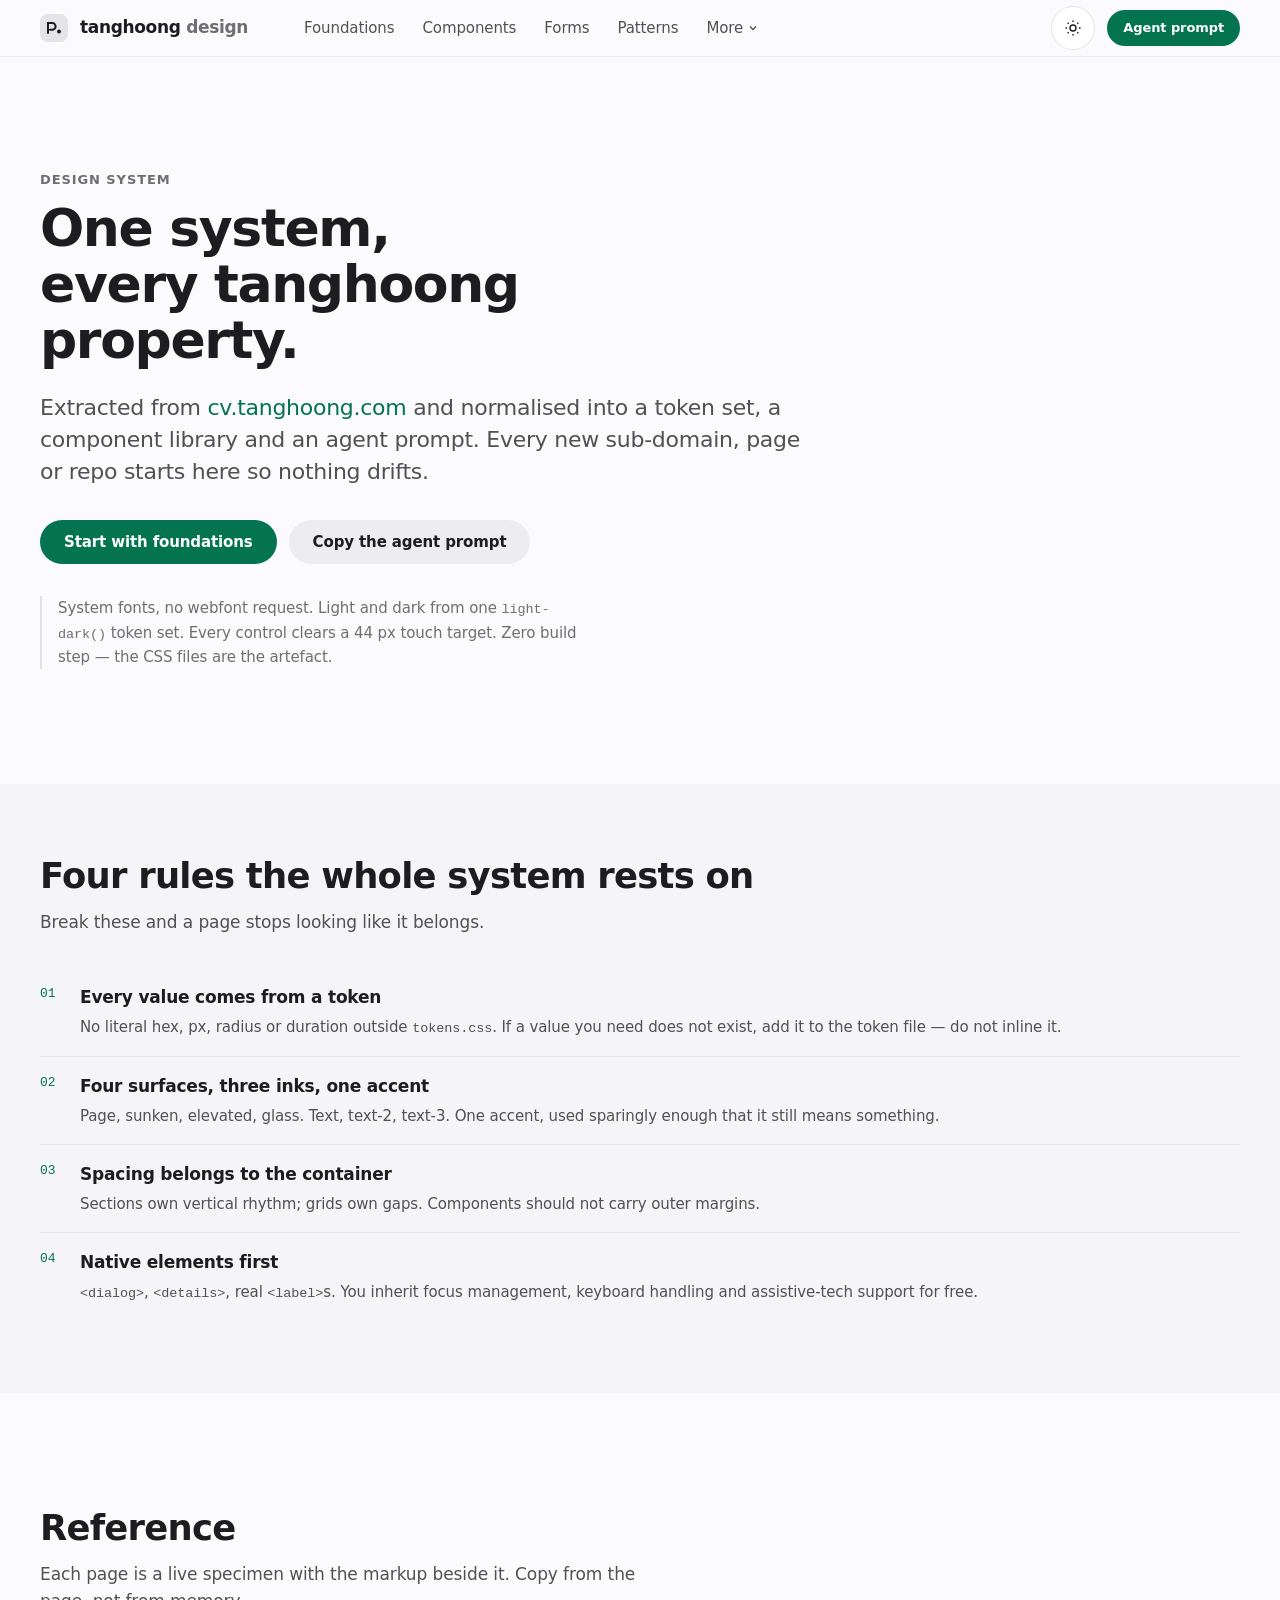
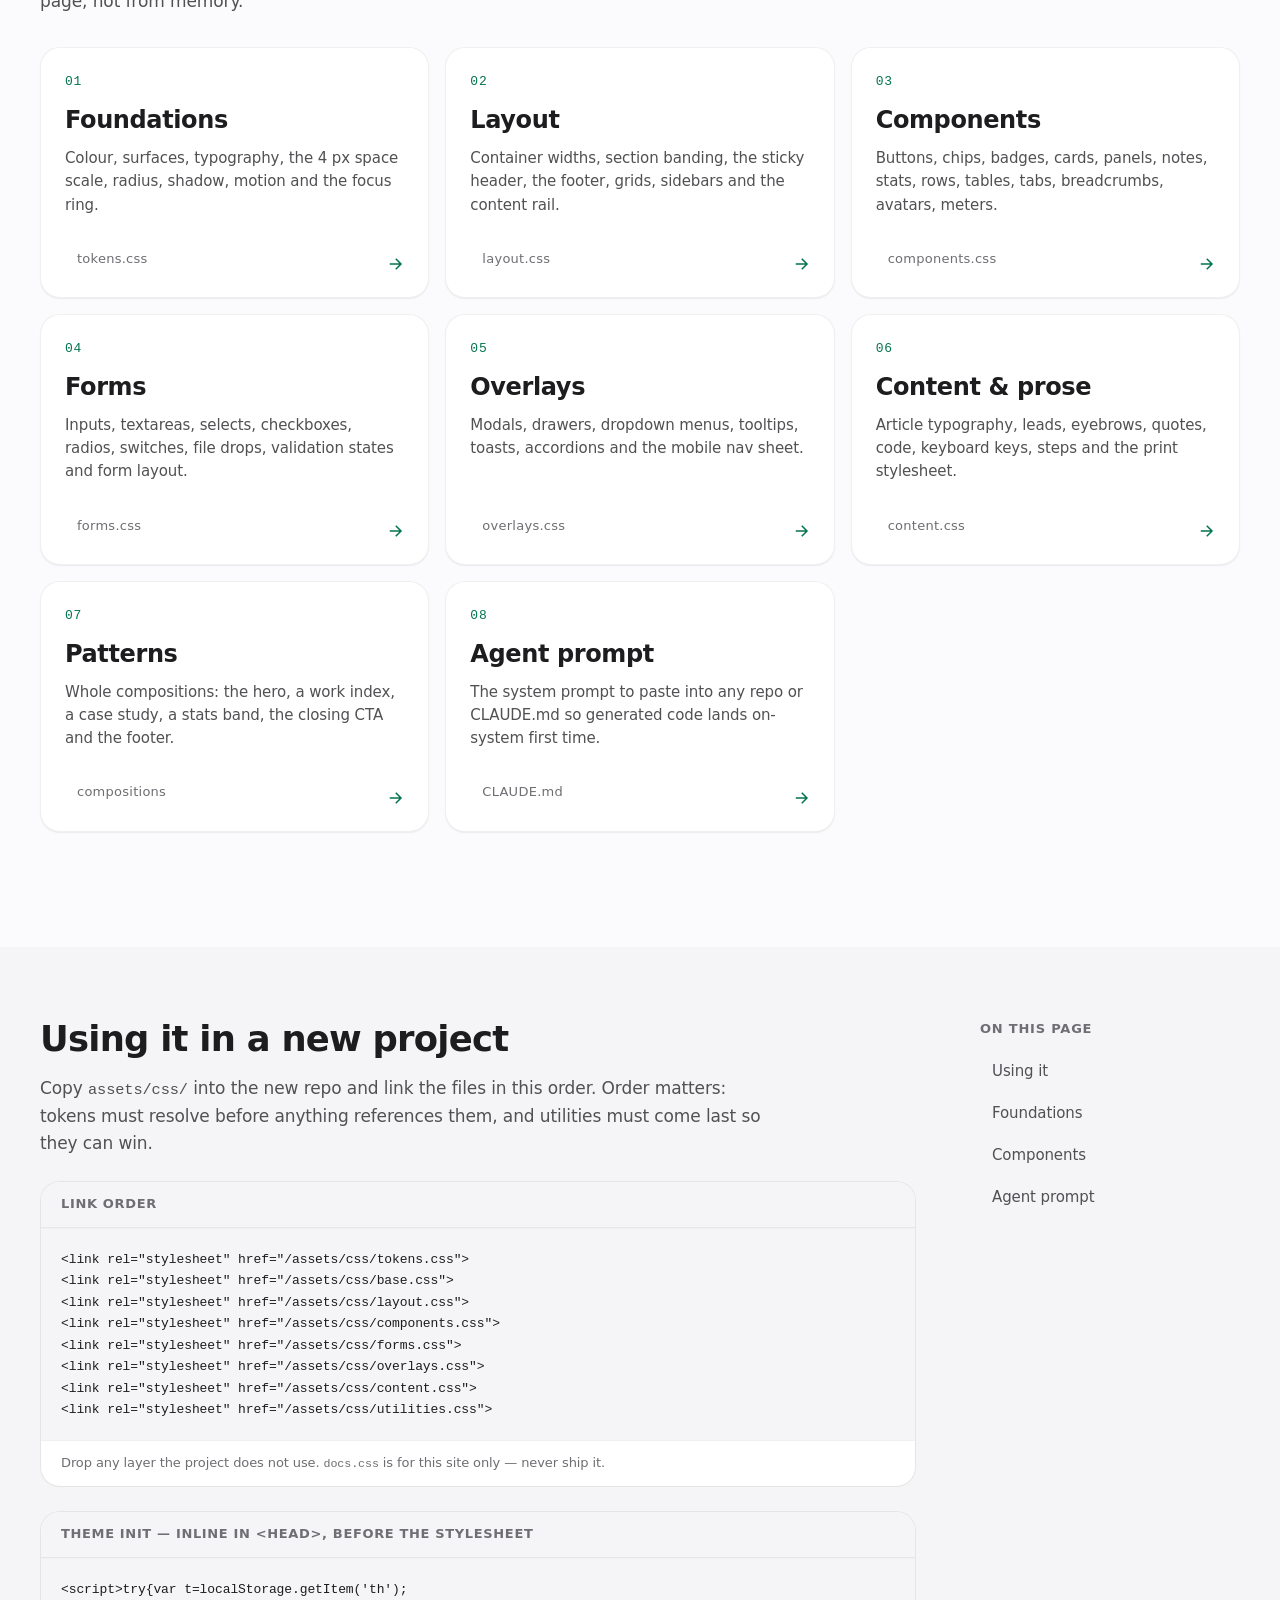
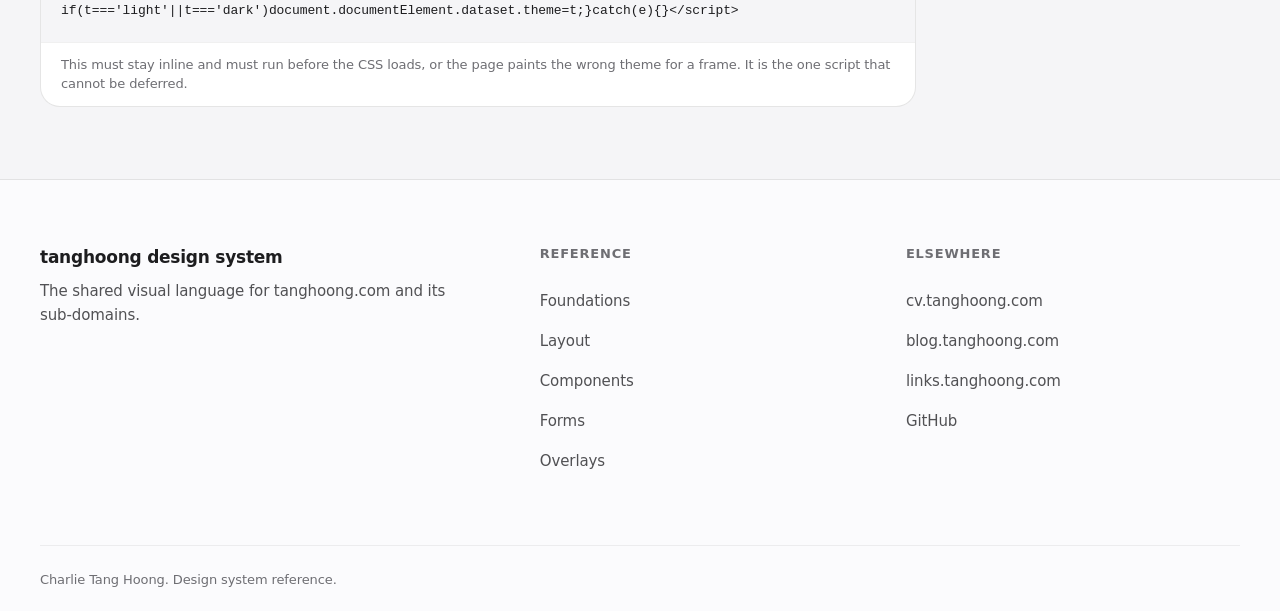
==== index.html @ f17c9532 "Build the design system reference site Extracts the visual language from cv.tanghoong.com into a reu" ====
<!doctype html>
<html lang="en">
<head>
<meta charset="utf-8">
<meta name="viewport" content="width=device-width, initial-scale=1, viewport-fit=cover">
<title>tanghoong design system</title>
<meta name="description" content="The shared design system for tanghoong.com and every sub-domain: tokens, components, layout and the agent prompt that keeps new projects on the same page.">
<link rel="canonical" href="https://design.tanghoong.com/">
<meta name="theme-color" content="#fbfbfd" media="(prefers-color-scheme: light)">
<meta name="theme-color" content="#000000" media="(prefers-color-scheme: dark)">
<link rel="icon" href="/favicon.svg" type="image/svg+xml">
<!-- Runs before the stylesheet so the page never paints the wrong theme.
     try/catch because a browser with storage blocked must still render Auto. -->
<script>try{var t=localStorage.getItem('th');if(t==='light'||t==='dark')document.documentElement.dataset.theme=t;}catch(e){}</script>
<link rel="stylesheet" href="/assets/css/tokens.css">
<link rel="stylesheet" href="/assets/css/base.css">
<link rel="stylesheet" href="/assets/css/layout.css">
<link rel="stylesheet" href="/assets/css/components.css">
<link rel="stylesheet" href="/assets/css/forms.css">
<link rel="stylesheet" href="/assets/css/overlays.css">
<link rel="stylesheet" href="/assets/css/content.css">
<link rel="stylesheet" href="/assets/css/utilities.css">
<link rel="stylesheet" href="/assets/css/docs.css">
</head>
<body>
<a class="skip" href="#main">Skip to content</a>

<header class="site-head">
  <div class="container container--wide head-in">
    <a class="brand" href="/">
      <svg class="brand__mark" viewBox="0 0 28 28" aria-hidden="true"><rect width="28" height="28" rx="8" fill="currentColor" opacity=".1"/><path d="M8 19V9h4.2a3.4 3.4 0 0 1 0 6.8H10" stroke="currentColor" stroke-width="2" fill="none" stroke-linecap="round"/><circle cx="19" cy="17.5" r="2" fill="currentColor"/></svg>
      <span>tanghoong <span class="t3">design</span></span>
    </a>

    <nav class="head-nav" aria-label="Primary">
      <a href="/pages/foundations.html">Foundations</a>
      <a href="/pages/components.html">Components</a>
      <a href="/pages/forms.html">Forms</a>
      <a href="/pages/patterns.html">Patterns</a>
      <details class="menu">
        <summary>
          More <svg width="12" height="12" viewBox="0 0 24 24" fill="none" stroke="currentColor" stroke-width="2.5" aria-hidden="true"><path d="m6 9 6 6 6-6"/></svg>
        </summary>
        <div class="menu__list">
          <a href="/pages/layout.html">Layout</a>
          <a href="/pages/overlays.html">Overlays</a>
          <a href="/pages/content.html">Content &amp; prose</a>
          <div class="menu__sep"></div>
          <a href="/pages/prompt.html">Agent prompt</a>
        </div>
      </details>
    </nav>

    <div class="head-end">
      <div class="head-tools">
        <button class="iconbtn" type="button" data-theme-toggle aria-label="Theme">
          <svg width="18" height="18" viewBox="0 0 24 24" fill="none" stroke="currentColor" stroke-width="1.8" aria-hidden="true"><circle cx="12" cy="12" r="4"/><path d="M12 2v2m0 16v2M4.9 4.9l1.4 1.4m11.4 11.4 1.4 1.4M2 12h2m16 0h2M4.9 19.1l1.4-1.4M17.7 6.3l1.4-1.4"/></svg>
        </button>
      </div>
      <a class="btn btn--filled btn--sm head-cta" href="/pages/prompt.html">Agent prompt</a>
    </div>
  </div>

  <details class="navsheet" data-navsheet>
    <summary class="navsheet__btn" aria-label="Menu">
      <svg class="i-menu" width="20" height="20" viewBox="0 0 24 24" fill="none" stroke="currentColor" stroke-width="2" aria-hidden="true"><path d="M4 7h16M4 12h16M4 17h16"/></svg>
      <svg class="i-close" width="20" height="20" viewBox="0 0 24 24" fill="none" stroke="currentColor" stroke-width="2" aria-hidden="true"><path d="M6 6l12 12M18 6 6 18"/></svg>
    </summary>
    <div class="navsheet__scrim" data-navsheet-scrim></div>
    <div class="navsheet__panel">
      <a class="sheet-row" href="/pages/foundations.html">Foundations</a>
      <a class="sheet-row" href="/pages/layout.html">Layout</a>
      <a class="sheet-row" href="/pages/components.html">Components</a>
      <a class="sheet-row" href="/pages/forms.html">Forms</a>
      <a class="sheet-row" href="/pages/overlays.html">Overlays</a>
      <a class="sheet-row" href="/pages/content.html">Content &amp; prose</a>
      <a class="sheet-row" href="/pages/patterns.html">Patterns</a>
      <a class="sheet-row" href="/pages/prompt.html">Agent prompt</a>
      <div class="sheet-tools">
        <button class="iconbtn" type="button" data-theme-toggle aria-label="Theme">
          <svg width="18" height="18" viewBox="0 0 24 24" fill="none" stroke="currentColor" stroke-width="1.8" aria-hidden="true"><circle cx="12" cy="12" r="4"/><path d="M12 2v2m0 16v2M4.9 4.9l1.4 1.4m11.4 11.4 1.4 1.4M2 12h2m16 0h2M4.9 19.1l1.4-1.4M17.7 6.3l1.4-1.4"/></svg>
        </button>
      </div>
    </div>
  </details>
</header>

<main id="main">

  <!-- Hero -->
  <section class="section s-page">
    <div class="container container--wide">
      <p class="eyebrow">Design system</p>
      <h1 class="mt-3 measure-headline--tight">One system, every tanghoong property.</h1>
      <p class="lede mt-6">
        Extracted from <a href="https://cv.tanghoong.com/">cv.tanghoong.com</a> and normalised into a
        token set, a component library and an agent prompt. Every new sub-domain, page or repo
        starts here so nothing drifts.
      </p>
      <div class="cluster mt-8">
        <a class="btn btn--filled" href="/pages/foundations.html">Start with foundations</a>
        <a class="btn btn--quiet" href="/pages/prompt.html">Copy the agent prompt</a>
      </div>
      <p class="sm t3 mt-8 demo-rule">
        System fonts, no webfont request. Light and dark from one <code>light-dark()</code> token set.
        Every control clears a 44&nbsp;px touch target. Zero build step — the CSS files are the artefact.
      </p>
    </div>
  </section>

  <!-- The four rules -->
  <section class="section section--tight s-sunken">
    <div class="container container--wide">
      <div class="sec-head">
        <div>
          <h2>Four rules the whole system rests on</h2>
          <p class="sec-head__intro">Break these and a page stops looking like it belongs.</p>
        </div>
      </div>
      <ol class="steps">
        <li>
          <div class="steps__title">Every value comes from a token</div>
          <p class="steps__desc">No literal hex, px, radius or duration outside <code>tokens.css</code>. If a value you need does not exist, add it to the token file — do not inline it.</p>
        </li>
        <li>
          <div class="steps__title">Four surfaces, three inks, one accent</div>
          <p class="steps__desc">Page, sunken, elevated, glass. Text, text-2, text-3. One accent, used sparingly enough that it still means something.</p>
        </li>
        <li>
          <div class="steps__title">Spacing belongs to the container</div>
          <p class="steps__desc">Sections own vertical rhythm; grids own gaps. Components should not carry outer margins.</p>
        </li>
        <li>
          <div class="steps__title">Native elements first</div>
          <p class="steps__desc"><code>&lt;dialog&gt;</code>, <code>&lt;details&gt;</code>, real <code>&lt;label&gt;</code>s. You inherit focus management, keyboard handling and assistive-tech support for free.</p>
        </li>
      </ol>
    </div>
  </section>

  <!-- Index -->
  <section class="section s-page">
    <div class="container container--wide">
      <div class="sec-head">
        <div>
          <h2>Reference</h2>
          <p class="sec-head__intro">Each page is a live specimen with the markup beside it. Copy from the page, not from memory.</p>
        </div>
      </div>

      <div class="cards cards--3">
        <a class="card" href="/pages/foundations.html">
          <span class="idx__n">01</span>
          <span class="card__title">Foundations</span>
          <span class="card__desc">Colour, surfaces, typography, the 4&nbsp;px space scale, radius, shadow, motion and the focus ring.</span>
          <span class="card__foot"><span class="chips"><span class="chip">tokens.css</span></span><svg class="card__arrow" width="18" height="18" viewBox="0 0 24 24" fill="none" stroke="currentColor" stroke-width="2" aria-hidden="true"><path d="M5 12h14m-6-7 7 7-7 7"/></svg></span>
        </a>

        <a class="card" href="/pages/layout.html">
          <span class="idx__n">02</span>
          <span class="card__title">Layout</span>
          <span class="card__desc">Container widths, section banding, the sticky header, the footer, grids, sidebars and the content rail.</span>
          <span class="card__foot"><span class="chips"><span class="chip">layout.css</span></span><svg class="card__arrow" width="18" height="18" viewBox="0 0 24 24" fill="none" stroke="currentColor" stroke-width="2" aria-hidden="true"><path d="M5 12h14m-6-7 7 7-7 7"/></svg></span>
        </a>

        <a class="card" href="/pages/components.html">
          <span class="idx__n">03</span>
          <span class="card__title">Components</span>
          <span class="card__desc">Buttons, chips, badges, cards, panels, notes, stats, rows, tables, tabs, breadcrumbs, avatars, meters.</span>
          <span class="card__foot"><span class="chips"><span class="chip">components.css</span></span><svg class="card__arrow" width="18" height="18" viewBox="0 0 24 24" fill="none" stroke="currentColor" stroke-width="2" aria-hidden="true"><path d="M5 12h14m-6-7 7 7-7 7"/></svg></span>
        </a>

        <a class="card" href="/pages/forms.html">
          <span class="idx__n">04</span>
          <span class="card__title">Forms</span>
          <span class="card__desc">Inputs, textareas, selects, checkboxes, radios, switches, file drops, validation states and form layout.</span>
          <span class="card__foot"><span class="chips"><span class="chip">forms.css</span></span><svg class="card__arrow" width="18" height="18" viewBox="0 0 24 24" fill="none" stroke="currentColor" stroke-width="2" aria-hidden="true"><path d="M5 12h14m-6-7 7 7-7 7"/></svg></span>
        </a>

        <a class="card" href="/pages/overlays.html">
          <span class="idx__n">05</span>
          <span class="card__title">Overlays</span>
          <span class="card__desc">Modals, drawers, dropdown menus, tooltips, toasts, accordions and the mobile nav sheet.</span>
          <span class="card__foot"><span class="chips"><span class="chip">overlays.css</span></span><svg class="card__arrow" width="18" height="18" viewBox="0 0 24 24" fill="none" stroke="currentColor" stroke-width="2" aria-hidden="true"><path d="M5 12h14m-6-7 7 7-7 7"/></svg></span>
        </a>

        <a class="card" href="/pages/content.html">
          <span class="idx__n">06</span>
          <span class="card__title">Content &amp; prose</span>
          <span class="card__desc">Article typography, leads, eyebrows, quotes, code, keyboard keys, steps and the print stylesheet.</span>
          <span class="card__foot"><span class="chips"><span class="chip">content.css</span></span><svg class="card__arrow" width="18" height="18" viewBox="0 0 24 24" fill="none" stroke="currentColor" stroke-width="2" aria-hidden="true"><path d="M5 12h14m-6-7 7 7-7 7"/></svg></span>
        </a>

        <a class="card" href="/pages/patterns.html">
          <span class="idx__n">07</span>
          <span class="card__title">Patterns</span>
          <span class="card__desc">Whole compositions: the hero, a work index, a case study, a stats band, the closing CTA and the footer.</span>
          <span class="card__foot"><span class="chips"><span class="chip">compositions</span></span><svg class="card__arrow" width="18" height="18" viewBox="0 0 24 24" fill="none" stroke="currentColor" stroke-width="2" aria-hidden="true"><path d="M5 12h14m-6-7 7 7-7 7"/></svg></span>
        </a>

        <a class="card" href="/pages/prompt.html">
          <span class="idx__n">08</span>
          <span class="card__title">Agent prompt</span>
          <span class="card__desc">The system prompt to paste into any repo or CLAUDE.md so generated code lands on-system first time.</span>
          <span class="card__foot"><span class="chips"><span class="chip">CLAUDE.md</span></span><svg class="card__arrow" width="18" height="18" viewBox="0 0 24 24" fill="none" stroke="currentColor" stroke-width="2" aria-hidden="true"><path d="M5 12h14m-6-7 7 7-7 7"/></svg></span>
        </a>
      </div>
    </div>
  </section>

  <!-- Install -->
  <section class="section section--tight s-sunken">
    <div class="container container--wide">
      <div class="with-aside">
        <div>
          <h2 id="install">Using it in a new project</h2>
          <p class="t2 mt-4 measure">Copy <code>assets/css/</code> into the new repo and link the files in this order. Order matters: tokens must resolve before anything references them, and utilities must come last so they can win.</p>

          <div class="spec mt-6">
            <div class="spec__label">Link order</div>
            <div class="spec__code">
<pre>&lt;link rel="stylesheet" href="/assets/css/tokens.css"&gt;
&lt;link rel="stylesheet" href="/assets/css/base.css"&gt;
&lt;link rel="stylesheet" href="/assets/css/layout.css"&gt;
&lt;link rel="stylesheet" href="/assets/css/components.css"&gt;
&lt;link rel="stylesheet" href="/assets/css/forms.css"&gt;
&lt;link rel="stylesheet" href="/assets/css/overlays.css"&gt;
&lt;link rel="stylesheet" href="/assets/css/content.css"&gt;
&lt;link rel="stylesheet" href="/assets/css/utilities.css"&gt;</pre>
            </div>
            <p class="spec__note">Drop any layer the project does not use. <code>docs.css</code> is for this site only — never ship it.</p>
          </div>

          <div class="spec">
            <div class="spec__label">Theme init — inline in &lt;head&gt;, before the stylesheet</div>
            <div class="spec__code">
<pre>&lt;script&gt;try{var t=localStorage.getItem('th');
if(t==='light'||t==='dark')document.documentElement.dataset.theme=t;}catch(e){}&lt;/script&gt;</pre>
            </div>
            <p class="spec__note">This must stay inline and must run before the CSS loads, or the page paints the wrong theme for a frame. It is the one script that cannot be deferred.</p>
          </div>
        </div>

        <aside class="rail">
          <p class="rail__h">On this page</p>
          <ul class="rail__list">
            <li><a href="#install">Using it</a></li>
            <li><a href="/pages/foundations.html">Foundations</a></li>
            <li><a href="/pages/components.html">Components</a></li>
            <li><a href="/pages/prompt.html">Agent prompt</a></li>
          </ul>
        </aside>
      </div>
    </div>
  </section>

</main>

<footer class="site-foot">
  <div class="container container--wide">
    <div class="foot-grid">
      <div>
        <p class="foot-name">tanghoong design system</p>
        <p class="foot-role">The shared visual language for tanghoong.com and its sub-domains.</p>
      </div>
      <div>
        <p class="foot-h">Reference</p>
        <ul class="foot-list">
          <li><a href="/pages/foundations.html">Foundations</a></li>
          <li><a href="/pages/layout.html">Layout</a></li>
          <li><a href="/pages/components.html">Components</a></li>
          <li><a href="/pages/forms.html">Forms</a></li>
          <li><a href="/pages/overlays.html">Overlays</a></li>
        </ul>
      </div>
      <div>
        <p class="foot-h">Elsewhere</p>
        <ul class="foot-list">
          <li><a href="https://cv.tanghoong.com/">cv.tanghoong.com</a></li>
          <li><a href="https://blog.tanghoong.com/">blog.tanghoong.com</a></li>
          <li><a href="https://links.tanghoong.com/">links.tanghoong.com</a></li>
          <li><a href="https://github.com/tanghoong">GitHub</a></li>
        </ul>
      </div>
    </div>
    <p class="foot-legal">Charlie Tang Hoong. Design system reference.</p>
  </div>
</footer>

<script src="/assets/js/theme.js" defer></script>
<script src="/assets/js/nav.js" defer></script>
<script src="/assets/js/docs.js" defer></script>
</body>
</html>
---- assets/css/tokens.css ----
/* ==========================================================================
   tokens.css — the single source of truth
   Every value in every tanghoong.com property resolves to one of these.
   Never hard-code a colour, size, radius or duration outside this file.
   ========================================================================== */

:root {
  color-scheme: light dark;

  /* --- Surfaces ---------------------------------------------------------
     Four depths only. bg is the page, sunken recedes (section bands, wells),
     elevated lifts (cards, menus, modals), glass is the sticky header. */
  --bg:          light-dark(#fbfbfd, #000000);
  --bg-sunken:   light-dark(#f5f5f7, #0a0a0c);
  --bg-elevated: light-dark(#ffffff, #1c1c1e);
  --bg-glass:    light-dark(#fbfbfdb8, #000000b8);

  /* --- Ink ---------------------------------------------------------------
     Three weights. text for content, text-2 for supporting copy,
     text-3 for labels and metadata. There is no fourth. */
  --text:   light-dark(#1d1d1f, #f5f5f7);
  --text-2: light-dark(#515154, #a1a1a6);
  --text-3: light-dark(#6e6e73, #86868b);

  /* --- Lines -------------------------------------------------------------
     Alpha, not solid — they must sit correctly on any surface. */
  --hairline:      light-dark(#0000001a, #ffffff21);
  --hairline-soft: light-dark(#0000000f, #ffffff14);

  /* --- Accent ------------------------------------------------------------
     Deep green on light, mint on dark. Both clear AA on their own surface. */
  --accent:      light-dark(#03744e, #4dff9b);
  --accent-ink:  light-dark(#ffffff, #04140b);
  --accent-wash: color-mix(in oklab, var(--accent) 12%, transparent);
  --focus:       var(--accent);

  /* --- Status ------------------------------------------------------------
     Used for validation, alerts and badges. Same wash/ink pattern as accent. */
  --ok:      light-dark(#03744e, #4dff9b);
  --warn:    light-dark(#8a5a00, #f5c451);
  --danger:  light-dark(#b3261e, #ff6b62);
  --info:    light-dark(#0a5ec2, #6bb6ff);
  --ok-wash:     color-mix(in oklab, var(--ok) 12%, transparent);
  --warn-wash:   color-mix(in oklab, var(--warn) 14%, transparent);
  --danger-wash: color-mix(in oklab, var(--danger) 12%, transparent);
  --info-wash:   color-mix(in oklab, var(--info) 12%, transparent);

  /* --- Type --------------------------------------------------------------
     System stack. No webfont, so no FOUT, no layout shift, no extra request. */
  --font-sans: -apple-system, BlinkMacSystemFont, "Segoe UI Variable Display",
               "Segoe UI", Roboto, system-ui, sans-serif;
  --font-mono: ui-monospace, "SF Mono", "Cascadia Mono", "JetBrains Mono",
               Menlo, Consolas, monospace;

  /* Headings are fluid; body sizes are fixed so measure stays stable. */
  --fs-h1:   clamp(2rem, 1.45rem + 2.6vw, 3.25rem);
  --fs-h2:   clamp(1.5rem, 1.25rem + 1.2vw, 2.25rem);
  --fs-h3:   clamp(1.25rem, 1.15rem + 0.5vw, 1.5rem);
  --fs-lead: clamp(1.125rem, 1.02rem + 0.5vw, 1.375rem);
  --fs-stat: clamp(1.25rem, 0.95rem + 1.5vw, 1.9375rem);
  --fs-body: 1.0625rem;   /* 17px — the baseline */
  --fs-sm:   0.9375rem;   /* 15px */
  --fs-xs:   0.8125rem;   /* 13px */

  /* --- Space -------------------------------------------------------------
     A 4px scale. Named by step, not by px, so the ramp can be retuned once. */
  --s-1: 4px;   --s-2: 8px;   --s-3: 12px;  --s-4: 16px;
  --s-5: 20px;  --s-6: 24px;  --s-8: 32px;  --s-10: 40px;
  --s-12: 48px; --s-16: 64px; --s-20: 80px; --s-24: 96px; --s-32: 128px;

  /* --- Measure -----------------------------------------------------------  */
  --container:       1120px;
  --container-prose: 720px;
  --container-mid:   940px;
  --container-wide:  1320px;
  --gutter:    clamp(20px, 5vw, 40px);
  --section-y: clamp(72px, 9vw, 128px);
  --nav-h:     56px;

  /* --- Radius ------------------------------------------------------------
     chip is a pill; everything else steps with the size of the box. */
  --r-chip: 980px;
  --r-sm: 10px;  --r-md: 16px;  --r-lg: 20px;  --r-xl: 28px;

  /* --- Shadow ------------------------------------------------------------
     Light theme only — see the dark override below. */
  --sh-sm: 0 1px 2px #0000000a, 0 1px 1px #00000008;
  --sh-md: 0 4px 16px #0000000f;
  --sh-lg: 0 16px 48px #0000001a;

  /* --- Motion ------------------------------------------------------------  */
  --ease:      cubic-bezier(0.22, 1, 0.36, 1);
  --ease-in:   cubic-bezier(0.4, 0, 1, 1);
  --dur-fast:  0.15s;
  --dur:       0.26s;
  --dur-slow:  0.42s;

  /* --- Layers ------------------------------------------------------------  */
  /* There is no --z-modal on purpose: a native <dialog> opened with
     showModal() lives in the top layer, above every z-index on the page. */
  --z-head: 40;
  --z-sheet: 50;
  --z-toast: 70;
  --z-skip: 100;
}

/* The toggle wins over the system preference in both directions. */
:root[data-theme="light"] { color-scheme: light; }
:root[data-theme="dark"]  { color-scheme: dark; }

/* On black, a drop shadow reads as grime. Depth comes from --bg-elevated. */
:root[data-theme="dark"] { --sh-sm: none; --sh-md: none; --sh-lg: none; }
@media (prefers-color-scheme: dark) {
  :root:not([data-theme="light"]) { --sh-sm: none; --sh-md: none; --sh-lg: none; }
}
---- assets/css/base.css ----
/* ==========================================================================
   base.css — reset and element defaults
   Unclassed HTML must already look right. Components build on top of this.
   ========================================================================== */

*, *::before, *::after { box-sizing: border-box; }
* { margin: 0; }

html { -webkit-text-size-adjust: 100%; }

body {
  background: var(--bg);
  color: var(--text);
  font-family: var(--font-sans);
  font-size: var(--fs-body);
  line-height: 1.6;
  letter-spacing: -0.006em;
  font-optical-sizing: auto;
  -webkit-font-smoothing: antialiased;
  -webkit-tap-highlight-color: transparent;
  padding-inline: env(safe-area-inset-left) env(safe-area-inset-right);
}

img, svg, video, canvas { display: block; max-width: 100%; }

/* --- Headings ---------------------------------------------------------
   Weights sit between 600 and 700 and tighten as they grow; the negative
   tracking is what keeps large type from looking loose. */
h1, h2, h3, h4 { text-wrap: balance; font-weight: 600; }
h1 { font-size: var(--fs-h1); font-weight: 660; line-height: 1.08; letter-spacing: -0.026em; }
h2 { font-size: var(--fs-h2); font-weight: 620; line-height: 1.15; letter-spacing: -0.021em; }
h3 { font-size: var(--fs-h3); line-height: 1.3;  letter-spacing: -0.014em; }
h4 { font-size: var(--fs-body); line-height: 1.4; letter-spacing: -0.01em; }

p { text-wrap: pretty; }

/* --- Links ---------------------------------------------------------------
   Accent, underline on hover only. Links inside prose underline always —
   see content.css. */
a { color: var(--accent); text-decoration: none; }
a:hover { text-decoration: underline; text-underline-offset: 3px; }

/* --- Focus ---------------------------------------------------------------
   One ring for the whole system. Keyboard only: a mouse click never shows it. */
:focus-visible {
  outline: 2px solid var(--focus);
  outline-offset: 2px;
  border-radius: var(--r-sm);
}
:focus:not(:focus-visible) { outline: none; }

/* --- Lists ---------------------------------------------------------------  */
ul, ol { padding-inline-start: var(--s-6); }
li + li { margin-block-start: var(--s-2); }
li::marker { color: var(--text-3); }

/* --- Code ----------------------------------------------------------------  */
code, kbd, samp { font-family: var(--font-mono); font-size: 0.9em; }

/* --- Tables --------------------------------------------------------------  */
table { width: 100%; border-collapse: collapse; }

/* --- Rules ---------------------------------------------------------------  */
hr { border: 0; border-block-start: 1px solid var(--hairline); margin-block: var(--s-8); }

/* --- Forms inherit type, always ------------------------------------------  */
input, textarea, select, button { font: inherit; color: inherit; letter-spacing: inherit; }

/* --- Selection -----------------------------------------------------------  */
::selection { background: var(--accent-wash); color: var(--text); }

/* --- Skip link -----------------------------------------------------------
   First tab stop on every page. Off-canvas until focused. */
.skip {
  position: absolute;
  inset-block-start: -100px;
  inset-inline-start: var(--s-4);
  z-index: var(--z-skip);
  padding: var(--s-3) var(--s-5);
  border: 1px solid var(--hairline);
  border-radius: var(--r-md);
  background: var(--bg-elevated);
  color: var(--text);
  box-shadow: var(--sh-md);
}
.skip:focus { inset-block-start: var(--s-4); }

/* --- Motion --------------------------------------------------------------
   Honour the OS setting. Not "less" — effectively none. */
@media (prefers-reduced-motion: reduce) {
  *, *::before, *::after {
    animation-duration: 0.01ms !important;
    animation-iteration-count: 1 !important;
    transition-duration: 0.01ms !important;
    scroll-behavior: auto !important;
  }
}
---- assets/css/layout.css ----
/* ==========================================================================
   layout.css — page scaffolding
   Container, sections, header, footer, grids, sidebar shells.
   ========================================================================== */

/* --- Container -----------------------------------------------------------
   One class, four widths. The gutter is fluid so it never crowds on phones
   or float unanchored on a wide desktop. */
.container {
  width: 100%;
  max-width: var(--container);
  margin-inline: auto;
  padding-inline: var(--gutter);
}
.container--prose { max-width: var(--container-prose); }
.container--mid   { max-width: var(--container-mid); }
.container--wide  { max-width: var(--container-wide); }
.container--flush { max-width: none; }

/* --- Section -------------------------------------------------------------
   Vertical rhythm belongs to the section, never to the components inside it. */
.section { padding-block: var(--section-y); }
.section--tight { padding-block: clamp(40px, 6vw, 72px); }
.section--flush { padding-block: 0; }

/* Section surfaces. Alternate page/sunken to band the scroll. */
.s-page   { background: var(--bg); }
.s-sunken { background: var(--bg-sunken); }

/* Section header: title left, optional action right, baseline-aligned. */
.sec-head {
  display: flex;
  flex-wrap: wrap;
  align-items: baseline;
  justify-content: space-between;
  gap: var(--s-4) var(--s-6);
  margin-block-end: var(--s-8);
}
.sec-head__intro { max-width: 56ch; margin-block-start: var(--s-3); color: var(--text-2); }

/* --- Header --------------------------------------------------------------
   Sticky, translucent, and it blurs what scrolls beneath it. The @supports
   guard keeps the opaque fallback for browsers without backdrop-filter. */
.site-head {
  position: sticky;
  inset-block-start: 0;
  z-index: var(--z-head);
  background: var(--bg-glass);
  padding-top: env(safe-area-inset-top);
  border-block-end: 1px solid var(--hairline-soft);
}
@supports (backdrop-filter: blur(1px)) {
  .site-head {
    background: color-mix(in srgb, var(--bg) 72%, transparent);
    backdrop-filter: saturate(180%) blur(20px);
  }
}
.head-in { display: flex; align-items: center; gap: var(--s-5); height: var(--nav-h); }

.brand {
  display: flex; align-items: center; gap: var(--s-3);
  min-height: 44px; font-weight: 600; letter-spacing: -0.02em;
  color: var(--text); white-space: nowrap;
}
.brand:hover { text-decoration: none; }
.brand__mark { flex: none; inline-size: 28px; block-size: 28px; }

/* Primary nav. Hidden below 900px — the sheet takes over. */
.head-nav { display: none; align-items: center; gap: var(--s-1); margin-inline-start: var(--s-6); }
.head-nav a {
  display: inline-flex; align-items: center; min-height: 44px;
  padding: var(--s-2) var(--s-3);
  border-radius: var(--r-sm);
  font-size: var(--fs-sm); font-weight: 500;
  color: var(--text-2);
}
.head-nav a:hover {
  color: var(--text); text-decoration: none;
  background: color-mix(in oklab, var(--text) 5%, transparent);
}
.head-nav a[aria-current] { color: var(--text); font-weight: 600; }

.head-end   { display: flex; align-items: center; gap: var(--s-3); margin-inline-start: auto; }
.head-tools { display: none; align-items: center; gap: var(--s-2); }
.head-cta   { display: none; }

@media (width >= 900px) {
  .head-nav, .head-tools { display: flex; }
  .head-cta { display: inline-flex; }
  .navsheet { display: none; }
}

/* --- Footer --------------------------------------------------------------  */
.site-foot { border-block-start: 1px solid var(--hairline); background: var(--bg); }
.foot-grid {
  display: grid;
  grid-template-columns: minmax(0, 1fr);
  gap: var(--s-10);
  padding-block: var(--s-16);
}
@media (width >= 640px) {
  .foot-grid { grid-template-columns: minmax(0, 1.4fr) minmax(0, 1fr) minmax(0, 1fr); gap: var(--s-8); }
}
.foot-name { font-weight: 600; letter-spacing: -0.014em; }
.foot-role { margin-block-start: var(--s-2); color: var(--text-2); font-size: var(--fs-sm); }
.foot-h {
  margin-block-end: var(--s-4);
  font-size: var(--fs-xs); font-weight: 600;
  letter-spacing: 0.06em; text-transform: uppercase;
  color: var(--text-3);
}
.foot-list { display: flex; flex-direction: column; list-style: none; padding: 0; }
.foot-list li { margin: 0; }
.foot-list a {
  display: inline-flex; align-items: center; min-height: 40px;
  color: var(--text-2); font-size: var(--fs-sm);
}
.foot-list a:hover { color: var(--text); }
.foot-legal {
  padding-block: var(--s-6);
  border-block-start: 1px solid var(--hairline-soft);
  color: var(--text-3); font-size: var(--fs-xs);
}

/* --- Grids ---------------------------------------------------------------
   Mobile-first single column; the breakpoint adds tracks. minmax(0,1fr)
   rather than 1fr — it stops long words from blowing the track out. */
.grid { display: grid; grid-template-columns: minmax(0, 1fr); gap: var(--s-4); }
.grid--gap-lg { gap: var(--s-8); }
@media (width >= 720px) {
  .grid--2 { grid-template-columns: repeat(2, minmax(0, 1fr)); }
  .grid--3 { grid-template-columns: repeat(2, minmax(0, 1fr)); }
  .grid--4 { grid-template-columns: repeat(2, minmax(0, 1fr)); }
}
@media (width >= 960px) {
  .grid--3 { grid-template-columns: repeat(3, minmax(0, 1fr)); }
  .grid--4 { grid-template-columns: repeat(4, minmax(0, 1fr)); }
}

/* --- Content + aside -----------------------------------------------------
   The rail sticks below the header once the article scrolls past it. */
.with-aside { display: grid; grid-template-columns: minmax(0, 1fr); gap: var(--s-10); }
@media (width >= 960px) {
  .with-aside { grid-template-columns: minmax(0, 1fr) 260px; gap: var(--s-16); }
  .with-aside--start { grid-template-columns: 240px minmax(0, 1fr); }
}
.rail { align-self: start; }
@media (width >= 960px) {
  .rail { position: sticky; inset-block-start: calc(var(--nav-h) + var(--s-6)); }
}
.rail__h {
  margin-block-end: var(--s-3);
  font-size: var(--fs-xs); font-weight: 600;
  letter-spacing: 0.06em; text-transform: uppercase; color: var(--text-3);
}
.rail__list { display: flex; flex-direction: column; gap: 2px; list-style: none; padding: 0; }
.rail__list li { margin: 0; }
.rail__list a {
  display: block; padding: var(--s-2) var(--s-3);
  border-radius: var(--r-sm);
  font-size: var(--fs-sm); color: var(--text-2);
}
.rail__list a:hover {
  color: var(--text); text-decoration: none;
  background: color-mix(in oklab, var(--text) 5%, transparent);
}
.rail__list a[aria-current] { color: var(--text); font-weight: 600; background: var(--accent-wash); }

/* --- Cluster / stack -----------------------------------------------------  */
.cluster { display: flex; flex-wrap: wrap; align-items: center; gap: var(--s-3); }
.stack > * + * { margin-block-start: var(--s-4); }
.stack--lg > * + * { margin-block-start: var(--s-8); }

/* The "More" overflow menu inside the primary nav. Matches .head-nav a so the
   trigger is indistinguishable from a real nav link until it opens. */
.head-nav .menu > summary {
  display: inline-flex; align-items: center; gap: 4px;
  min-height: 44px;
  padding: 0 var(--s-3);
  border-radius: var(--r-sm);
  font-size: var(--fs-sm); font-weight: 500;
  color: var(--text-2);
  cursor: pointer;
}
.head-nav .menu > summary:hover {
  color: var(--text);
  background: color-mix(in oklab, var(--text) 5%, transparent);
}
---- assets/css/components.css ----
/* ==========================================================================
   components.css — buttons, cards, badges, panels, tables, lists, nav bits
   Forms live in forms.css; modals and toasts in overlays.css.
   ========================================================================== */

/* --- Button --------------------------------------------------------------
   44px minimum on every variant — that is the touch target, not a style
   choice. Pill radius. Four intents: filled, tinted, quiet, outline. */
.btn {
  display: inline-flex; align-items: center; justify-content: center;
  gap: var(--s-2);
  min-height: 44px;
  padding-inline: var(--s-6);
  border: 0;
  border-radius: var(--r-chip);
  font-size: var(--fs-sm); font-weight: 550; letter-spacing: -0.008em;
  cursor: pointer;
  transition: background var(--dur-fast) var(--ease),
              transform var(--dur-fast) var(--ease),
              opacity var(--dur-fast) var(--ease);
}
.btn:hover  { text-decoration: none; }
.btn:active { transform: scale(0.97); }
.btn[disabled], .btn[aria-disabled="true"] { opacity: 0.45; pointer-events: none; }

.btn--filled  { background: var(--accent); color: var(--accent-ink); }
.btn--filled:hover { opacity: 0.88; }

.btn--tinted  { background: var(--accent-wash); color: var(--accent); }
.btn--tinted:hover { background: color-mix(in oklab, var(--accent) 18%, transparent); }

.btn--quiet   { background: color-mix(in oklab, var(--text) 6%, transparent); color: var(--text); }
.btn--quiet:hover { background: color-mix(in oklab, var(--text) 10%, transparent); }

.btn--outline { background: transparent; color: var(--text); box-shadow: inset 0 0 0 1px var(--hairline); }
.btn--outline:hover { background: color-mix(in oklab, var(--text) 5%, transparent); }

.btn--danger  { background: var(--danger); color: #fff; }
.btn--danger:hover { opacity: 0.88; }

/* Sizes. sm still clears 36px; the icon variant is square. */
.btn--sm { min-height: 36px; padding-inline: var(--s-4); font-size: var(--fs-xs); }
.btn--lg { min-height: 52px; padding-inline: var(--s-8); font-size: var(--fs-body); }
.btn--icon { inline-size: 44px; padding-inline: 0; }
.btn--icon.btn--sm { inline-size: 36px; }
.btn--block { display: flex; width: 100%; }

/* Icon button in the header/toolbar idiom — bordered, elevated, square. */
.iconbtn {
  display: inline-flex; align-items: center; justify-content: center;
  inline-size: 44px; block-size: 44px;
  border: 1px solid var(--hairline);
  border-radius: var(--r-chip);
  background: var(--bg-elevated);
  color: var(--text);
  cursor: pointer;
  transition: background-color var(--dur-fast) var(--ease),
              border-color var(--dur-fast) var(--ease),
              scale var(--dur-fast) var(--ease);
}
.iconbtn:hover  { background: var(--bg-sunken); }
.iconbtn:active { scale: 0.97; }

/* Inline "more" link with a nudging arrow. */
.link-more {
  display: inline-flex; align-items: center; gap: var(--s-2);
  min-height: 44px;
  font-size: var(--fs-sm); font-weight: 550; color: var(--accent);
}
.link-more:hover { text-decoration: none; }
.link-more svg { transition: transform var(--dur) var(--ease); }
.link-more:hover svg { transform: translateX(3px); }

/* --- Chip / tag ----------------------------------------------------------
   A chip is a passive label (a topic, a stack item). It is not clickable
   unless you make it an <a>, and then it gets the hover state below. */
.chips { display: flex; flex-wrap: wrap; gap: var(--s-2); }
.chip {
  display: inline-block;
  padding: 5px var(--s-3);
  border-radius: var(--r-chip);
  background: var(--bg-sunken);
  color: var(--text-3);
  font-size: var(--fs-xs); line-height: 1.4; letter-spacing: 0.02em;
  white-space: nowrap;
}
/* On a sunken section the chip would vanish — lift it instead. */
.s-sunken .chip, .card .chip, .panel .chip { background: var(--bg-elevated); }
a.chip:hover { color: var(--text); text-decoration: none; }
.chip--outline { background: transparent; box-shadow: inset 0 0 0 1px var(--hairline); }
.chip--accent  { background: var(--accent-wash); color: var(--accent); }

/* --- Badge ---------------------------------------------------------------
   A badge carries state (status, count, severity). Colour is meaningful,
   so it always pairs with a word — never colour alone. */
.badge {
  display: inline-flex; align-items: center; gap: 6px;
  padding: 4px var(--s-3);
  border: 1px solid var(--hairline);
  border-radius: var(--r-chip);
  background: var(--bg-elevated);
  color: var(--text-2);
  font-size: var(--fs-xs); font-weight: 500; line-height: 1.4;
}
.badge--ok     { background: var(--ok-wash);     color: var(--ok);     border-color: transparent; }
.badge--warn   { background: var(--warn-wash);   color: var(--warn);   border-color: transparent; }
.badge--danger { background: var(--danger-wash); color: var(--danger); border-color: transparent; }
.badge--info   { background: var(--info-wash);   color: var(--info);   border-color: transparent; }
.badge--solid  { background: var(--accent); color: var(--accent-ink); border-color: transparent; }
/* The dot is decorative; the label beside it does the work. */
.badge__dot { inline-size: 6px; block-size: 6px; border-radius: 50%; background: currentColor; flex: none; }

/* --- Card ----------------------------------------------------------------
   Elevated surface, soft hairline, and it lifts 2px on hover when it is a
   link. A card that is not a link should not move. */
.cards { display: grid; grid-template-columns: minmax(0, 1fr); gap: var(--s-4); }
@media (width >= 720px) { .cards--2, .cards--3 { grid-template-columns: repeat(2, minmax(0, 1fr)); } }
@media (width >= 960px) { .cards--3 { grid-template-columns: repeat(3, minmax(0, 1fr)); } }

.card {
  display: flex; flex-direction: column; gap: var(--s-3);
  padding: var(--s-6);
  border: 1px solid var(--hairline-soft);
  border-radius: var(--r-lg);
  background: var(--bg-elevated);
  color: var(--text);
  box-shadow: var(--sh-sm);
}
a.card, .card--link {
  transition: transform var(--dur) var(--ease),
              border-color var(--dur) var(--ease),
              box-shadow var(--dur) var(--ease);
}
a.card:hover, .card--link:hover {
  transform: translateY(-2px);
  border-color: var(--hairline);
  box-shadow: var(--sh-md);
  text-decoration: none;
}
a.card:active, .card--link:active { transform: translateY(0) scale(0.995); }

.card__title  { font-size: var(--fs-h3); font-weight: 600; line-height: 1.25; letter-spacing: -0.016em; }
.card__desc   { font-size: var(--fs-sm); color: var(--text-2); line-height: 1.55; }
.card__status { margin-block-start: 2px; font-size: var(--fs-xs); color: var(--text-3); line-height: 1.4; }
/* margin-block-start:auto pins the foot to the bottom so a row of cards
   with uneven copy still lines its actions up. */
.card__foot {
  display: flex; align-items: flex-end; justify-content: space-between;
  gap: var(--s-4);
  margin-block-start: auto;
  padding-block-start: var(--s-4);
}
.card__arrow { flex: none; color: var(--accent); transition: transform var(--dur) var(--ease); }
a.card:hover .card__arrow, .card--link:hover .card__arrow { transform: translateX(3px); }

/* --- Panel ---------------------------------------------------------------
   A quieter sibling of the card: a well for grouped content. No hover,
   no lift. Use it for settings groups, sidebars and summaries. */
.panel {
  padding: var(--s-6);
  border: 1px solid var(--hairline-soft);
  border-radius: var(--r-xl);
  background: var(--bg-sunken);
  color: var(--text);
}
.panel--elevated { background: var(--bg-elevated); box-shadow: var(--sh-sm); }
.panel--flat     { background: transparent; border-color: var(--hairline); }
.panel__head {
  display: flex; align-items: baseline; justify-content: space-between;
  gap: var(--s-4);
  margin-block-end: var(--s-4);
  padding-block-end: var(--s-4);
  border-block-end: 1px solid var(--hairline-soft);
}
.panel__title { font-size: var(--fs-body); font-weight: 600; letter-spacing: -0.012em; }
.panel__foot {
  margin-block-start: var(--s-5); padding-block-start: var(--s-4);
  border-block-start: 1px solid var(--hairline-soft);
}

/* Full-bleed centred callout — the closing "get in touch" band. */
.band {
  padding: clamp(var(--s-10), 7vw, var(--s-24)) var(--gutter);
  border-radius: var(--r-xl);
  background: var(--bg-sunken);
  text-align: center;
}

/* --- Note / alert --------------------------------------------------------
   Inline message. The leading rule carries the intent colour. */
.note {
  padding: var(--s-4) var(--s-5);
  border-inline-start: 2px solid var(--hairline);
  border-radius: var(--r-sm);
  background: var(--bg-sunken);
  font-size: var(--fs-sm); color: var(--text-2);
}
.note__title { display: block; margin-block-end: 4px; font-weight: 600; color: var(--text); }
.note--ok     { border-color: var(--ok);     background: var(--ok-wash); }
.note--warn   { border-color: var(--warn);   background: var(--warn-wash); }
.note--danger { border-color: var(--danger); background: var(--danger-wash); }
.note--info   { border-color: var(--info);   background: var(--info-wash); }

/* --- Stat ----------------------------------------------------------------  */
.stats { display: grid; grid-template-columns: repeat(2, minmax(0, 1fr)); gap: var(--s-6) var(--s-4); }
@media (width >= 720px) { .stats--4 { grid-template-columns: repeat(4, minmax(0, 1fr)); } }
.stat__fig {
  font-size: var(--fs-stat); font-weight: 620;
  line-height: 1.1; letter-spacing: -0.02em;
  font-variant-numeric: tabular-nums;
}
.stat__label {
  margin-block-start: var(--s-2);
  font-size: var(--fs-xs); font-weight: 600;
  letter-spacing: 0.06em; text-transform: uppercase; color: var(--text-3);
}
.stat__note { margin-block-start: var(--s-1); font-size: var(--fs-xs); color: var(--text-3); }

/* --- Row list ------------------------------------------------------------
   Records separated by hairlines. Denser than cards, and the right pattern
   once you have more than about six items. */
.rows { list-style: none; padding: 0; margin: 0; }
.rows li { margin: 0; }
.row {
  display: grid; gap: var(--s-3);
  padding-block: var(--s-6);
  border-block-start: 1px solid var(--hairline);
  color: var(--text);
}
@media (width >= 720px) {
  .row { grid-template-columns: minmax(0, 1fr) auto; align-items: center; }
}
a.row:hover { text-decoration: none; }
a.row:hover .row__title { color: var(--accent); }
.row__title { font-weight: 600; letter-spacing: -0.014em; }
.row__desc  { margin-block-start: var(--s-1); font-size: var(--fs-sm); color: var(--text-2); }
.row__meta  { font-size: var(--fs-xs); color: var(--text-3); font-variant-numeric: tabular-nums; }

/* --- Definition list -----------------------------------------------------  */
.facts {
  display: grid; grid-template-columns: minmax(0, 1fr);
  gap: var(--s-3) var(--s-6);
  padding: var(--s-6);
  border-radius: var(--r-lg);
  background: var(--bg-sunken);
}
@media (width >= 640px) { .facts { grid-template-columns: max-content minmax(0, 1fr); } }
.facts dt {
  padding-block-start: 2px;
  font-size: var(--fs-xs); font-weight: 600;
  letter-spacing: 0.06em; text-transform: uppercase; color: var(--text-3);
}
.facts dd { font-size: var(--fs-sm); margin: 0; }

/* --- Table ---------------------------------------------------------------
   Wrap every table in .table-wrap. On a phone the wrapper scrolls; the
   page body must never scroll sideways. */
.table-wrap {
  overflow-x: auto;
  border: 1px solid var(--hairline-soft);
  border-radius: var(--r-md);
  background: var(--bg-elevated);
}
.table { width: 100%; border-collapse: collapse; font-size: var(--fs-sm); }
.table th, .table td {
  padding: var(--s-3) var(--s-4);
  text-align: start;
  border-block-end: 1px solid var(--hairline-soft);
}
.table thead th {
  background: var(--bg-sunken);
  font-size: var(--fs-xs); font-weight: 600;
  letter-spacing: 0.05em; text-transform: uppercase; color: var(--text-3);
  white-space: nowrap;
}
.table tbody tr:last-child td { border-block-end: 0; }
.table tbody tr:hover { background: color-mix(in oklab, var(--text) 3%, transparent); }
.table td.num, .table th.num { text-align: end; font-variant-numeric: tabular-nums; }
.table--compact th, .table--compact td { padding: var(--s-2) var(--s-3); }
.table caption {
  padding: var(--s-3) var(--s-4);
  text-align: start; font-size: var(--fs-xs); color: var(--text-3);
  border-block-end: 1px solid var(--hairline-soft);
}

/* --- Tabs ----------------------------------------------------------------  */
.tabs {
  display: flex; gap: var(--s-1);
  border-block-end: 1px solid var(--hairline);
  overflow-x: auto;
}
.tabs button {
  padding: var(--s-3) var(--s-4);
  margin-block-end: -1px;
  border: 0; border-block-end: 2px solid transparent;
  background: none; cursor: pointer;
  font-size: var(--fs-sm); font-weight: 500; color: var(--text-3);
  white-space: nowrap;
}
.tabs button:hover { color: var(--text); }
.tabs button[aria-selected="true"] { color: var(--text); font-weight: 600; border-block-end-color: var(--accent); }

/* --- Breadcrumb ----------------------------------------------------------  */
.crumb {
  display: flex; flex-wrap: wrap; align-items: center; gap: var(--s-2);
  list-style: none; padding: 0; font-size: var(--fs-xs);
}
.crumb li { margin: 0; color: var(--text-3); }
.crumb li + li::before { content: "/"; margin-inline-end: var(--s-2); color: var(--text-3); opacity: 0.5; }
.crumb a { color: var(--text-3); }
.crumb a:hover { color: var(--text); }
.crumb [aria-current] { color: var(--text-2); }

/* --- Avatar --------------------------------------------------------------  */
.avatar {
  display: inline-grid; place-items: center;
  inline-size: 40px; block-size: 40px;
  border-radius: 50%;
  background: var(--bg-sunken);
  color: var(--text-2);
  font-size: var(--fs-sm); font-weight: 600;
  overflow: hidden; flex: none;
}
.avatar--sm { inline-size: 28px; block-size: 28px; font-size: var(--fs-xs); }
.avatar--lg { inline-size: 56px; block-size: 56px; font-size: var(--fs-body); }

/* --- Meter ---------------------------------------------------------------  */
.meter { block-size: 6px; border-radius: var(--r-chip); background: var(--bg-sunken); overflow: hidden; }
.meter__fill { block-size: 100%; background: var(--accent); border-radius: inherit; transition: inline-size var(--dur) var(--ease); }

/* --- Divider with label --------------------------------------------------  */
.divider { display: flex; align-items: center; gap: var(--s-4); color: var(--text-3); font-size: var(--fs-xs); }
.divider::before, .divider::after { content: ""; flex: 1; block-size: 1px; background: var(--hairline); }

/* --- Empty state ---------------------------------------------------------  */
.empty {
  padding: var(--s-16) var(--s-6);
  border: 1px dashed var(--hairline);
  border-radius: var(--r-lg);
  text-align: center; color: var(--text-3);
}
.empty__title { margin-block-end: var(--s-2); font-weight: 600; color: var(--text); }
---- assets/css/forms.css ----
/* ==========================================================================
   forms.css — fields, labels, validation, controls
   Every control clears 44px. Every field has a real <label>. No exceptions:
   a placeholder is not a label, and it disappears the moment you type.
   ========================================================================== */

/* --- Field wrapper -------------------------------------------------------
   .field stacks label / control / hint. Use it for every input. */
.field { display: flex; flex-direction: column; gap: var(--s-2); }
.field + .field { margin-block-start: var(--s-5); }

.label {
  font-size: var(--fs-sm); font-weight: 550; color: var(--text);
  letter-spacing: -0.006em;
}
.label__opt { margin-inline-start: var(--s-2); font-weight: 400; color: var(--text-3); font-size: var(--fs-xs); }
/* The asterisk is decorative — aria-hidden it and mark the input required. */
.label__req { color: var(--danger); }

.hint  { font-size: var(--fs-xs); color: var(--text-3); line-height: 1.5; }
.error { font-size: var(--fs-xs); color: var(--danger); line-height: 1.5; }

/* --- Text inputs ---------------------------------------------------------
   One shared shape for input, textarea and select. The 1px border is drawn
   with a real border (not inset shadow) so the focus ring sits outside it. */
.input, .textarea, .select {
  inline-size: 100%;
  min-height: 44px;
  padding: var(--s-3) var(--s-4);
  border: 1px solid var(--hairline);
  border-radius: var(--r-sm);
  background: var(--bg-elevated);
  color: var(--text);
  font-size: var(--fs-body);
  line-height: 1.5;
  transition: border-color var(--dur-fast) var(--ease),
              background-color var(--dur-fast) var(--ease);
}
.input::placeholder, .textarea::placeholder { color: var(--text-3); }
.input:hover, .textarea:hover, .select:hover { border-color: color-mix(in oklab, var(--text) 24%, transparent); }
.input:focus, .textarea:focus, .select:focus { outline: none; border-color: var(--accent); }
/* Draw the ring ourselves so it hugs the field radius, not the default box. */
.input:focus-visible, .textarea:focus-visible, .select:focus-visible {
  outline: 2px solid var(--focus); outline-offset: 2px;
}
.input[disabled], .textarea[disabled], .select[disabled] {
  background: var(--bg-sunken); color: var(--text-3); cursor: not-allowed;
}
.input[readonly], .textarea[readonly] { background: var(--bg-sunken); }

/* aria-invalid is the hook, not a class — the same attribute a screen
   reader uses is the one that turns the field red. */
.input[aria-invalid="true"], .textarea[aria-invalid="true"], .select[aria-invalid="true"] {
  border-color: var(--danger);
  background: var(--danger-wash);
}

.textarea { min-height: 120px; resize: vertical; }
.textarea--code { font-family: var(--font-mono); font-size: var(--fs-sm); }

/* Native select needs its own chevron; appearance:none removes the platform one. */
.select {
  appearance: none;
  padding-inline-end: var(--s-10);
  background-image: url("data:image/svg+xml,%3Csvg xmlns='http://www.w3.org/2000/svg' width='16' height='16' viewBox='0 0 24 24' fill='none' stroke='%236e6e73' stroke-width='2' stroke-linecap='round' stroke-linejoin='round'%3E%3Cpath d='m6 9 6 6 6-6'/%3E%3C/svg%3E");
  background-repeat: no-repeat;
  background-position: right var(--s-4) center;
  cursor: pointer;
}
[data-theme="dark"] .select { background-image: url("data:image/svg+xml,%3Csvg xmlns='http://www.w3.org/2000/svg' width='16' height='16' viewBox='0 0 24 24' fill='none' stroke='%2386868b' stroke-width='2' stroke-linecap='round' stroke-linejoin='round'%3E%3Cpath d='m6 9 6 6 6-6'/%3E%3C/svg%3E"); }
.select[multiple] { background-image: none; padding-inline-end: var(--s-4); min-height: 120px; }

/* Sizes */
.input--sm, .select--sm { min-height: 36px; padding: var(--s-2) var(--s-3); font-size: var(--fs-sm); }
.input--lg { min-height: 52px; font-size: var(--fs-lead); }

/* --- Input group ---------------------------------------------------------
   Prefix/suffix (currency, unit, a search icon) share the field border. */
.input-group {
  display: flex; align-items: stretch;
  border: 1px solid var(--hairline);
  border-radius: var(--r-sm);
  background: var(--bg-elevated);
  overflow: hidden;
}
.input-group:focus-within { border-color: var(--accent); }
.input-group .input { border: 0; border-radius: 0; background: transparent; }
.input-group .input:focus-visible { outline: none; }
.input-group__addon {
  display: inline-flex; align-items: center;
  padding-inline: var(--s-4);
  background: var(--bg-sunken);
  color: var(--text-3);
  font-size: var(--fs-sm); white-space: nowrap;
}

/* --- Checkbox and radio --------------------------------------------------
   The control keeps its native accent-color (so it inherits platform focus
   and high-contrast behaviour); the row around it is what we size to 44px. */
.check {
  display: flex; align-items: flex-start; gap: var(--s-3);
  min-height: 44px; padding-block: var(--s-2);
  cursor: pointer;
}
.check input[type="checkbox"], .check input[type="radio"] {
  inline-size: 20px; block-size: 20px;
  margin: 2px 0 0;
  accent-color: var(--accent);
  flex: none; cursor: pointer;
}
.check__body { display: flex; flex-direction: column; gap: 2px; }
.check__label { font-size: var(--fs-sm); line-height: 1.5; }
.check__hint  { font-size: var(--fs-xs); color: var(--text-3); }
.check input[disabled] ~ .check__body { color: var(--text-3); }

/* Boxed variant — a selectable card. Good for plan pickers. */
.check--boxed {
  padding: var(--s-4);
  border: 1px solid var(--hairline);
  border-radius: var(--r-md);
  background: var(--bg-elevated);
  transition: border-color var(--dur-fast) var(--ease), background var(--dur-fast) var(--ease);
}
.check--boxed:hover { border-color: color-mix(in oklab, var(--text) 24%, transparent); }
.check--boxed:has(input:checked) { border-color: var(--accent); background: var(--accent-wash); }

/* --- Switch --------------------------------------------------------------
   A styled checkbox. Use a switch for a setting that applies immediately,
   a checkbox for one that applies on submit. */
.switch { display: inline-flex; align-items: center; gap: var(--s-3); min-height: 44px; cursor: pointer; }
.switch input { position: absolute; opacity: 0; inline-size: 0; block-size: 0; }
.switch__track {
  position: relative;
  inline-size: 46px; block-size: 28px;
  border-radius: var(--r-chip);
  background: color-mix(in oklab, var(--text) 18%, transparent);
  transition: background var(--dur-fast) var(--ease);
  flex: none;
}
.switch__track::after {
  content: "";
  position: absolute; inset-block-start: 3px; inset-inline-start: 3px;
  inline-size: 22px; block-size: 22px;
  border-radius: 50%;
  background: #fff;
  box-shadow: 0 1px 3px #0000002e;
  transition: translate var(--dur-fast) var(--ease);
}
.switch input:checked + .switch__track { background: var(--accent); }
.switch input:checked + .switch__track::after { translate: 18px 0; }
.switch input:focus-visible + .switch__track { outline: 2px solid var(--focus); outline-offset: 2px; }
.switch input[disabled] + .switch__track { opacity: 0.45; }

/* --- Range ---------------------------------------------------------------  */
.range { inline-size: 100%; block-size: 44px; accent-color: var(--accent); cursor: pointer; }

/* --- File ----------------------------------------------------------------  */
.file {
  display: flex; flex-direction: column; align-items: center; gap: var(--s-2);
  padding: var(--s-8);
  border: 1px dashed var(--hairline);
  border-radius: var(--r-lg);
  background: var(--bg-sunken);
  text-align: center; color: var(--text-3); font-size: var(--fs-sm);
  cursor: pointer;
  transition: border-color var(--dur-fast) var(--ease), background var(--dur-fast) var(--ease);
}
.file:hover { border-color: var(--accent); background: var(--accent-wash); color: var(--text-2); }

/* --- Fieldset ------------------------------------------------------------  */
.fieldset { border: 0; padding: 0; margin: 0; }
.fieldset + .fieldset { margin-block-start: var(--s-10); }
.fieldset__legend {
  padding: 0; margin-block-end: var(--s-2);
  font-size: var(--fs-xs); font-weight: 600;
  letter-spacing: 0.06em; text-transform: uppercase; color: var(--text-3);
}
.fieldset__intro { margin-block-end: var(--s-5); font-size: var(--fs-sm); color: var(--text-2); }

/* --- Form layout ---------------------------------------------------------  */
.form-grid { display: grid; grid-template-columns: minmax(0, 1fr); gap: var(--s-5); }
@media (width >= 640px) {
  .form-grid--2 { grid-template-columns: repeat(2, minmax(0, 1fr)); }
  .form-grid .span-2 { grid-column: 1 / -1; }
}
.form-actions {
  display: flex; flex-wrap: wrap; gap: var(--s-3);
  margin-block-start: var(--s-8);
  padding-block-start: var(--s-6);
  border-block-start: 1px solid var(--hairline-soft);
}
---- assets/css/overlays.css ----
/* ==========================================================================
   overlays.css — modal, drawer, popover, tooltip, toast, nav sheet
   Everything here is built on native <dialog> or <details>. No JS is needed
   to open or close them, and focus trapping comes free with showModal().
   ========================================================================== */

/* --- Modal ---------------------------------------------------------------
   Native <dialog>. Open it with .showModal(), never with a class — that is
   what gives you the top layer, the focus trap and Esc-to-close. */
.modal {
  inline-size: min(92vw, 520px);
  max-block-size: min(86vh, 720px);
  padding: 0;
  border: 1px solid var(--hairline);
  border-radius: var(--r-xl);
  background: var(--bg-elevated);
  color: var(--text);
  box-shadow: var(--sh-lg);
  overflow: hidden;
}
.modal::backdrop { background: #0000008c; }
@supports (backdrop-filter: blur(1px)) {
  .modal::backdrop { backdrop-filter: blur(3px); }
}
.modal[open] { animation: modal-in var(--dur) var(--ease) both; }
.modal[open]::backdrop { animation: fade-in var(--dur) var(--ease) both; }

.modal__head {
  display: flex; align-items: flex-start; justify-content: space-between;
  gap: var(--s-4);
  padding: var(--s-6) var(--s-6) var(--s-4);
}
.modal__title { font-size: var(--fs-h3); font-weight: 600; letter-spacing: -0.014em; }
.modal__desc  { margin-block-start: var(--s-2); font-size: var(--fs-sm); color: var(--text-2); }
.modal__body  { padding: 0 var(--s-6) var(--s-6); overflow-y: auto; }
.modal__foot {
  display: flex; flex-wrap: wrap; justify-content: flex-end; gap: var(--s-3);
  padding: var(--s-4) var(--s-6);
  border-block-start: 1px solid var(--hairline-soft);
  background: var(--bg-sunken);
}
.modal--wide { inline-size: min(92vw, 760px); }

/* --- Drawer / sheet ------------------------------------------------------
   A dialog pinned to one edge. Bottom on phones, side on desktop. */
.drawer {
  inline-size: min(92vw, 420px);
  max-inline-size: none;
  block-size: 100%; max-block-size: 100%;
  margin: 0 0 0 auto;
  padding: 0;
  border: 0;
  border-inline-start: 1px solid var(--hairline);
  border-radius: 0;
  background: var(--bg-elevated);
  color: var(--text);
  overflow-y: auto;
  overscroll-behavior: contain;
}
.drawer::backdrop { background: #0000008c; }
.drawer[open] { animation: sheet-in var(--dur-slow) var(--ease) both; }
.drawer__body { padding: var(--s-6); }

/* --- Nav sheet -----------------------------------------------------------
   The mobile menu. Built on <details> so it works with JS off. */
.navsheet {
  position: fixed;
  inset-block-start: calc(env(safe-area-inset-top) + (var(--nav-h) - 44px) / 2);
  inset-inline-end: max(calc(var(--gutter) - 10px), 8px);
  z-index: var(--z-sheet);
}
.navsheet summary { list-style: none; }
.navsheet summary::-webkit-details-marker { display: none; }
.navsheet__btn {
  display: grid; place-items: center;
  inline-size: 44px; block-size: 44px;
  border: 1px solid var(--hairline);
  border-radius: var(--r-chip);
  background: var(--bg-elevated);
  color: var(--text);
  cursor: pointer;
  transition: background-color var(--dur-fast) var(--ease), scale var(--dur-fast) var(--ease);
}
.navsheet__btn:hover  { background: var(--bg-sunken); }
.navsheet__btn:active { scale: 0.97; }
.navsheet__btn .i-close { display: none; }
.navsheet[open] .navsheet__btn .i-menu  { display: none; }
.navsheet[open] .navsheet__btn .i-close { display: block; }

.navsheet__scrim {
  position: fixed; inset: 0; z-index: -1;
  background: #0006;
  animation: fade-in var(--dur) var(--ease) both;
}
@supports (backdrop-filter: blur(1px)) { .navsheet__scrim { backdrop-filter: blur(2px); } }

.navsheet__panel {
  position: fixed; inset-block: 0; inset-inline-end: 0; z-index: -1;
  inline-size: min(86vw, 360px);
  padding: calc(var(--nav-h) + env(safe-area-inset-top) + var(--s-4))
           var(--s-6)
           max(var(--s-8), env(safe-area-inset-bottom));
  border-inline-start: 1px solid var(--hairline);
  background: var(--bg-elevated);
  overflow-y: auto; overscroll-behavior: contain;
  animation: sheet-in var(--dur-slow) var(--ease) both;
}
.sheet-row {
  display: flex; align-items: center; justify-content: space-between;
  min-height: 56px;
  border-block-end: 1px solid var(--hairline-soft);
  color: var(--text);
  font-size: 1.0625rem; font-weight: 500;
}
.sheet-row:hover { color: var(--accent); text-decoration: none; }
.sheet-tools {
  display: flex; flex-direction: column; align-items: flex-start; gap: var(--s-4);
  margin-block-start: var(--s-8);
}

/* --- Popover / dropdown menu ---------------------------------------------
   <details> + <summary>. Anchor it with position:relative on the details. */
.menu { position: relative; }
.menu > summary { list-style: none; cursor: pointer; }
.menu > summary::-webkit-details-marker { display: none; }
.menu__list {
  position: absolute;
  inset-block-start: calc(100% + 6px);
  inset-inline-start: 0;
  z-index: 10;
  min-inline-size: 190px;
  padding: 6px;
  border: 1px solid var(--hairline);
  border-radius: var(--r-md);
  background: var(--bg-elevated);
  box-shadow: var(--sh-lg);
  animation: pop-in var(--dur-fast) var(--ease) both;
}
.menu__list--end { inset-inline-start: auto; inset-inline-end: 0; }
.menu__list a, .menu__list button {
  display: flex; align-items: center; justify-content: space-between; gap: var(--s-4);
  inline-size: 100%; min-height: 40px;
  padding: var(--s-2) var(--s-3);
  border: 0; border-radius: var(--r-sm);
  background: none; cursor: pointer;
  color: var(--text-2); font-size: var(--fs-sm); font-weight: 500;
  white-space: nowrap; text-align: start;
}
.menu__list a:hover, .menu__list button:hover {
  color: var(--text); text-decoration: none;
  background: color-mix(in oklab, var(--text) 5%, transparent);
}
.menu__list a[aria-current] { color: var(--text); font-weight: 600; }
.menu__sep { block-size: 1px; margin: 6px 0; background: var(--hairline-soft); }

/* --- Tooltip -------------------------------------------------------------
   Decorative only. Anything essential belongs in visible copy — a tooltip
   is unreachable on touch and unreliable for screen readers. */
.tip { position: relative; display: inline-flex; }
.tip__bubble {
  position: absolute;
  inset-block-end: calc(100% + 8px);
  inset-inline-start: 50%;
  translate: -50% 0;
  z-index: 20;
  padding: 6px var(--s-3);
  border-radius: var(--r-sm);
  background: var(--text);
  color: var(--bg);
  font-size: var(--fs-xs); line-height: 1.4; white-space: nowrap;
  opacity: 0; pointer-events: none;
  transition: opacity var(--dur-fast) var(--ease);
}
.tip:hover .tip__bubble, .tip:focus-within .tip__bubble { opacity: 1; }

/* --- Toast ---------------------------------------------------------------
   Stack them bottom-up. Announce with role="status" so it is read aloud. */
.toasts {
  position: fixed;
  inset-block-end: max(var(--s-6), env(safe-area-inset-bottom));
  inset-inline: var(--s-4);
  z-index: var(--z-toast);
  display: flex; flex-direction: column-reverse; gap: var(--s-2);
  align-items: center;
  pointer-events: none;
}
.toast {
  display: flex; align-items: center; gap: var(--s-3);
  inline-size: min(100%, 420px);
  padding: var(--s-3) var(--s-5);
  border: 1px solid var(--hairline);
  border-radius: var(--r-chip);
  background: var(--bg-elevated);
  box-shadow: var(--sh-lg);
  font-size: var(--fs-sm);
  pointer-events: auto;
  animation: toast-in var(--dur) var(--ease) both;
}
.toast__icon { flex: none; color: var(--accent); }
.toast--danger .toast__icon { color: var(--danger); }
.toast--warn   .toast__icon { color: var(--warn); }

/* --- Accordion -----------------------------------------------------------  */
.accordion { border-block-start: 1px solid var(--hairline); }
.accordion__item { border-block-end: 1px solid var(--hairline); }
.accordion__item > summary {
  display: flex; align-items: center; justify-content: space-between; gap: var(--s-4);
  min-height: 56px; padding-block: var(--s-3);
  list-style: none; cursor: pointer;
  font-weight: 550; letter-spacing: -0.01em;
}
.accordion__item > summary::-webkit-details-marker { display: none; }
.accordion__item > summary:hover { color: var(--accent); }
.accordion__chev { flex: none; color: var(--text-3); transition: rotate var(--dur) var(--ease); }
.accordion__item[open] .accordion__chev { rotate: 180deg; }
.accordion__body { padding-block-end: var(--s-5); color: var(--text-2); font-size: var(--fs-sm); }

/* --- Animations ----------------------------------------------------------  */
@keyframes fade-in  { from { opacity: 0; } to { opacity: 1; } }
@keyframes modal-in { from { opacity: 0; scale: 0.97; } to { opacity: 1; scale: 1; } }
@keyframes sheet-in { from { transform: translateX(100%); } to { transform: none; } }
@keyframes pop-in   { from { opacity: 0; translate: 0 -4px; } to { opacity: 1; translate: 0 0; } }
@keyframes toast-in { from { opacity: 0; translate: 0 8px; } to { opacity: 1; translate: 0 0; } }
---- assets/css/content.css ----
/* ==========================================================================
   content.css — long-form typography
   Scope: article bodies, docs, blog posts. Set .prose on the wrapper and
   author plain HTML inside it — no classes on the children.
   ========================================================================== */

.prose {
  max-width: 68ch;
  color: var(--text);
  line-height: 1.65;
}
/* The owl: every sibling gets top space, the first child gets none. This is
   what keeps rhythm without margin-collapse surprises. */
.prose > * + * { margin-block-start: var(--s-5); }

/* Headings need more air above than below — they belong to what follows. */
.prose > h2 { margin-block-start: var(--s-12); }
.prose > h3 { margin-block-start: var(--s-10); }
.prose > h2 + *, .prose > h3 + * { margin-block-start: var(--s-4); }
.prose > h4 { margin-block-start: var(--s-8); }

/* Links in running text underline always — hover-only is not discoverable
   inside a paragraph. */
.prose a { text-decoration: underline; text-underline-offset: 3px; text-decoration-thickness: 1px; }
.prose a:hover { text-decoration-thickness: 2px; }

.prose ul, .prose ol { padding-inline-start: var(--s-6); }
.prose li + li { margin-block-start: var(--s-2); }
.prose li > ul, .prose li > ol { margin-block-start: var(--s-2); }

.prose strong { font-weight: 620; }
.prose small  { font-size: var(--fs-sm); color: var(--text-2); }

.prose img, .prose figure > img {
  border-radius: var(--r-md);
  border: 1px solid var(--hairline-soft);
}
.prose figure { margin: 0; }
.prose figcaption {
  margin-block-start: var(--s-3);
  font-size: var(--fs-xs); color: var(--text-3); line-height: 1.5;
}

/* --- Lead ----------------------------------------------------------------  */
.lede {
  font-size: var(--fs-lead);
  line-height: 1.45;
  letter-spacing: -0.012em;
  color: var(--text-2);
  max-width: 56ch;
}

/* --- Eyebrow -------------------------------------------------------------
   The small uppercase label above a heading. Never used on its own. */
.eyebrow {
  font-size: var(--fs-xs); font-weight: 600;
  letter-spacing: 0.07em; text-transform: uppercase;
  color: var(--text-3); line-height: 1.2;
}

/* --- Quote ---------------------------------------------------------------  */
.quote, .prose blockquote {
  max-width: 60ch;
  padding-inline-start: var(--s-6);
  border-inline-start: 2px solid var(--accent);
  font-size: var(--fs-lead); line-height: 1.45; letter-spacing: -0.012em;
}
.quote-note, .prose blockquote cite {
  display: block;
  margin-block-start: var(--s-3);
  font-size: var(--fs-xs); font-style: normal; color: var(--text-3);
}

/* --- Code ----------------------------------------------------------------  */
.prose code, .code-inline {
  padding: 2px 6px;
  border-radius: 6px;
  background: var(--bg-sunken);
  font-family: var(--font-mono); font-size: 0.875em;
  color: var(--text);
  word-break: break-word;
}
.prose pre, .codeblock {
  overflow-x: auto;
  padding: var(--s-5);
  border: 1px solid var(--hairline-soft);
  border-radius: var(--r-md);
  background: var(--bg-sunken);
  font-family: var(--font-mono); font-size: var(--fs-sm); line-height: 1.6;
  tab-size: 2;
}
.prose pre code { padding: 0; background: none; font-size: inherit; }

.kbd {
  display: inline-block;
  padding: 2px 7px;
  border: 1px solid var(--hairline);
  border-block-end-width: 2px;
  border-radius: 6px;
  background: var(--bg-elevated);
  font-family: var(--font-mono); font-size: 0.8em;
  color: var(--text-2);
}

/* --- Tables in prose -----------------------------------------------------  */
.prose table {
  display: block; overflow-x: auto;
  font-size: var(--fs-sm);
}
.prose th, .prose td {
  padding: var(--s-3) var(--s-4);
  text-align: start;
  border-block-end: 1px solid var(--hairline-soft);
}
.prose thead th {
  font-size: var(--fs-xs); font-weight: 600;
  letter-spacing: 0.05em; text-transform: uppercase; color: var(--text-3);
  white-space: nowrap;
}

/* --- Article header ------------------------------------------------------  */
.article-head { max-width: var(--container-prose); }
.article-head h1 { margin-block-start: var(--s-3); max-width: 20ch; }
.article-meta {
  display: flex; flex-wrap: wrap; align-items: center; gap: var(--s-2) var(--s-4);
  margin-block-start: var(--s-5);
  font-size: var(--fs-xs); color: var(--text-3);
}
.article-meta > * + *::before {
  content: ""; display: inline-block;
  inline-size: 3px; block-size: 3px; margin-inline-end: var(--s-4);
  border-radius: 50%; background: currentColor; vertical-align: middle;
}

/* --- Numbered steps ------------------------------------------------------  */
.steps { list-style: none; padding: 0; margin: 0; counter-reset: step; }
.steps > li {
  position: relative;
  padding-inline-start: var(--s-10);
  padding-block: var(--s-4);
  counter-increment: step;
  margin: 0;
  border-block-start: 1px solid var(--hairline-soft);
}
.steps > li:first-child { border-block-start: 0; }
.steps > li::before {
  content: counter(step, decimal-leading-zero);
  position: absolute; inset-inline-start: 0; inset-block-start: var(--s-4);
  font-family: var(--font-mono); font-size: var(--fs-xs);
  color: var(--accent); font-variant-numeric: tabular-nums;
}
.steps__title { font-weight: 600; letter-spacing: -0.012em; }
.steps__desc  { margin-block-start: var(--s-1); font-size: var(--fs-sm); color: var(--text-2); }

/* --- Headline measure ----------------------------------------------------
   Big type needs a much tighter cap than body copy: an h1 running the full
   container width wraps into a paragraph shape and stops reading as a
   headline. 16–20ch is the range that keeps it to two or three lines. */
.measure-headline { max-width: 20ch; }
.measure-headline--tight { max-width: 16ch; }

/* --- Print ---------------------------------------------------------------  */
@media print {
  body { background: #fff; color: #000; }
  .site-head, .site-foot, .navsheet, .toasts, .rail { display: none !important; }
  a { color: #000; text-decoration: underline; }
  h1, h2, h3 { break-after: avoid; }
  .card, .panel, .table-wrap { break-inside: avoid; border-color: #ccc; box-shadow: none; }
}
---- assets/css/utilities.css ----
/* ==========================================================================
   utilities.css — small single-purpose classes
   Deliberately short. If you reach for six of these on one element, the
   thing you are building wants to be a component instead.
   ========================================================================== */

/* --- Ink and size --------------------------------------------------------  */
.t2 { color: var(--text-2); }
.t3 { color: var(--text-3); }
.t-accent { color: var(--accent); }
.t-danger { color: var(--danger); }
.sm { font-size: var(--fs-sm); }
.xs { font-size: var(--fs-xs); }
.lead { font-size: var(--fs-lead); }
.mono { font-family: var(--font-mono); }
.nums { font-variant-numeric: tabular-nums; }
.w-semi { font-weight: 600; }
.w-med  { font-weight: 500; }

/* --- Alignment -----------------------------------------------------------  */
.center { text-align: center; }
.end    { text-align: end; }
.mx-auto { margin-inline: auto; }

/* --- Measure -------------------------------------------------------------  */
.measure       { max-width: 68ch; }
.measure-tight { max-width: 56ch; }
.measure-wide  { max-width: 80ch; }

/* --- Spacing escape hatches ----------------------------------------------
   Only top margin, only from the scale. Bottom margins fight the owl. */
.mt-2 { margin-block-start: var(--s-2); }
.mt-3 { margin-block-start: var(--s-3); }
.mt-4 { margin-block-start: var(--s-4); }
.mt-6 { margin-block-start: var(--s-6); }
.mt-8 { margin-block-start: var(--s-8); }
.mt-12 { margin-block-start: var(--s-12); }
.mt-16 { margin-block-start: var(--s-16); }

/* --- Accessibility -------------------------------------------------------
   .vh hides visually but keeps the text for screen readers. Use it for
   labels the layout implies but the DOM still owes an assistive tech. */
.vh {
  position: absolute;
  inline-size: 1px; block-size: 1px;
  margin: -1px; padding: 0; border: 0;
  clip-path: inset(50%);
  white-space: nowrap; overflow: hidden;
}

/* --- Display -------------------------------------------------------------  */
.hidden { display: none !important; }
.flex-1 { flex: 1; }
.no-wrap { white-space: nowrap; }
.truncate { overflow: hidden; text-overflow: ellipsis; white-space: nowrap; }
/* Two-line clamp for card descriptions in a fixed-height grid. */
.clamp-2 { display: -webkit-box; -webkit-line-clamp: 2; -webkit-box-orient: vertical; overflow: hidden; }
.clamp-3 { display: -webkit-box; -webkit-line-clamp: 3; -webkit-box-orient: vertical; overflow: hidden; }

/* --- Scroll --------------------------------------------------------------
   Anchors under a sticky header need the offset or the heading lands
   behind the bar. */
[id] { scroll-margin-block-start: calc(var(--nav-h) + var(--s-6)); }
.scroll-x { overflow-x: auto; overscroll-behavior-x: contain; }
---- assets/css/docs.css ----
/* ==========================================================================
   docs.css — chrome for the reference site itself
   NOT part of the design system. Do not copy this file into a product; it
   only styles the specimen frames, swatches and code panels on these pages.
   ========================================================================== */

/* --- Specimen ------------------------------------------------------------
   A live example above the markup that produced it. */
.spec {
  border: 1px solid var(--hairline);
  border-radius: var(--r-lg);
  background: var(--bg-elevated);
  overflow: hidden;
}
.spec + .spec { margin-block-start: var(--s-6); }
.spec__label {
  display: flex; align-items: center; justify-content: space-between; gap: var(--s-4);
  padding: var(--s-3) var(--s-5);
  border-block-end: 1px solid var(--hairline-soft);
  background: var(--bg-sunken);
  font-size: var(--fs-xs); font-weight: 600;
  letter-spacing: 0.05em; text-transform: uppercase; color: var(--text-3);
}
.spec__demo { padding: var(--s-6); }
.spec__demo--sunken { background: var(--bg-sunken); }
.spec__demo--tight { padding: var(--s-4); }
.spec__note {
  padding: var(--s-3) var(--s-5);
  border-block-start: 1px solid var(--hairline-soft);
  font-size: var(--fs-xs); color: var(--text-3); line-height: 1.5;
}

/* Code panel with a copy button. */
.spec__code { position: relative; border-block-start: 1px solid var(--hairline-soft); }
.spec__code pre {
  margin: 0; padding: var(--s-5);
  border: 0; border-radius: 0;
  background: var(--bg-sunken);
  overflow-x: auto;
  font-family: var(--font-mono); font-size: var(--fs-xs); line-height: 1.65;
}
.copy {
  position: absolute; inset-block-start: var(--s-3); inset-inline-end: var(--s-3);
  min-height: 32px; padding-inline: var(--s-3);
  border: 1px solid var(--hairline);
  border-radius: var(--r-chip);
  background: var(--bg-elevated);
  color: var(--text-2);
  font-size: var(--fs-xs); cursor: pointer;
  opacity: 0; transition: opacity var(--dur-fast) var(--ease);
}
.spec__code:hover .copy, .copy:focus-visible { opacity: 1; }
.copy[data-done="1"] { color: var(--accent); border-color: var(--accent); }

/* --- Swatches ------------------------------------------------------------  */
.swatches { display: grid; grid-template-columns: repeat(auto-fill, minmax(180px, 1fr)); gap: var(--s-4); }
.swatch {
  border: 1px solid var(--hairline-soft);
  border-radius: var(--r-md);
  overflow: hidden;
  background: var(--bg-elevated);
}
.swatch__chip { block-size: 72px; border-block-end: 1px solid var(--hairline-soft); }
.swatch__meta { padding: var(--s-3) var(--s-4); }
.swatch__name { font-family: var(--font-mono); font-size: var(--fs-xs); font-weight: 600; }
.swatch__val  { margin-block-start: 2px; font-size: var(--fs-xs); color: var(--text-3); line-height: 1.5; }

/* --- Scale rulers --------------------------------------------------------  */
.scale-row {
  display: grid; grid-template-columns: 64px 72px minmax(0, 1fr);
  align-items: center; gap: var(--s-4);
  padding-block: var(--s-3);
  border-block-start: 1px solid var(--hairline-soft);
}
.scale-row:first-child { border-block-start: 0; }
.scale-row__name { font-family: var(--font-mono); font-size: var(--fs-xs); font-weight: 600; }
.scale-row__val  { font-family: var(--font-mono); font-size: var(--fs-xs); color: var(--text-3); }
.scale-row__bar  { block-size: 14px; border-radius: 3px; background: var(--accent-wash); box-shadow: inset 0 0 0 1px var(--accent); }

/* Radius and shadow demo tiles. */
.tiles { display: grid; grid-template-columns: repeat(auto-fill, minmax(140px, 1fr)); gap: var(--s-4); }
.tile {
  display: grid; place-items: center;
  block-size: 92px;
  background: var(--bg-elevated);
  border: 1px solid var(--hairline-soft);
  font-family: var(--font-mono); font-size: var(--fs-xs); color: var(--text-3);
}

/* --- Type specimen -------------------------------------------------------  */
.type-row { padding-block: var(--s-5); border-block-start: 1px solid var(--hairline-soft); }
.type-row:first-child { border-block-start: 0; }
.type-row__meta {
  display: flex; flex-wrap: wrap; gap: var(--s-3);
  margin-block-end: var(--s-2);
  font-family: var(--font-mono); font-size: var(--fs-xs); color: var(--text-3);
}

/* --- Do / Don't ----------------------------------------------------------  */
.rules { display: grid; grid-template-columns: minmax(0, 1fr); gap: var(--s-4); }
@media (width >= 720px) { .rules { grid-template-columns: repeat(2, minmax(0, 1fr)); } }
.rule {
  padding: var(--s-5);
  border-radius: var(--r-md);
  border-inline-start: 2px solid var(--hairline);
  background: var(--bg-sunken);
  font-size: var(--fs-sm);
}
.rule--do   { border-color: var(--ok);     background: var(--ok-wash); }
.rule--dont { border-color: var(--danger); background: var(--danger-wash); }
.rule__h {
  display: block; margin-block-end: var(--s-2);
  font-size: var(--fs-xs); font-weight: 700;
  letter-spacing: 0.06em; text-transform: uppercase;
}
.rule--do   .rule__h { color: var(--ok); }
.rule--dont .rule__h { color: var(--danger); }

/* --- Page index cards on the home page -----------------------------------  */
.idx__n {
  font-family: var(--font-mono); font-size: var(--fs-xs);
  color: var(--accent); letter-spacing: 0.06em;
}

/* --- Anchored headings ---------------------------------------------------  */
.anchor-h { display: flex; align-items: baseline; gap: var(--s-3); }
.anchor-h a {
  opacity: 0; font-size: var(--fs-sm); color: var(--text-3);
  text-decoration: none; transition: opacity var(--dur-fast) var(--ease);
}
.anchor-h:hover a, .anchor-h a:focus-visible { opacity: 1; }

/* --- Heading specimens ---------------------------------------------------
   A page may only have one <h1>. These render *as* a heading without being
   one, so a type specimen or a pattern demo does not corrupt the document
   outline for screen readers and search engines. */
.as-h1 { font-size: var(--fs-h1); font-weight: 660; line-height: 1.08; letter-spacing: -0.026em; text-wrap: balance; }
.as-h1--hero { font-size: clamp(2.5rem, min(0.6rem + 3.7vw, 8.4svh), 4.25rem); font-weight: 700; line-height: 1.04; letter-spacing: -0.032em; }

/* --- Demo scaffolding ----------------------------------------------------
   Widths and paddings used only to frame a specimen. */
.demo-narrow { max-width: 420px; }
.demo-wide   { max-width: 760px; }
.demo-tall   { min-height: 220px; }
.demo-pad-y  { padding-block: var(--s-12); }
.demo-center { justify-content: center; }
.demo-between { justify-content: space-between; }
.demo-plain  { list-style: none; padding: 0; margin: 0; }
.demo-italic { font-style: italic; }
.demo-rule   { max-width: 58ch; border-inline-start: 2px solid var(--hairline); padding-inline-start: var(--s-4); }
.demo-band   { background: var(--bg-elevated); border: 1px solid var(--hairline-soft); border-radius: var(--r-sm); padding: var(--s-3); text-align: center; margin-inline: auto; }
.demo-icon   { display: inline; vertical-align: -2px; margin-inline-end: 4px; }
.demo-320 { max-width: 320px; }
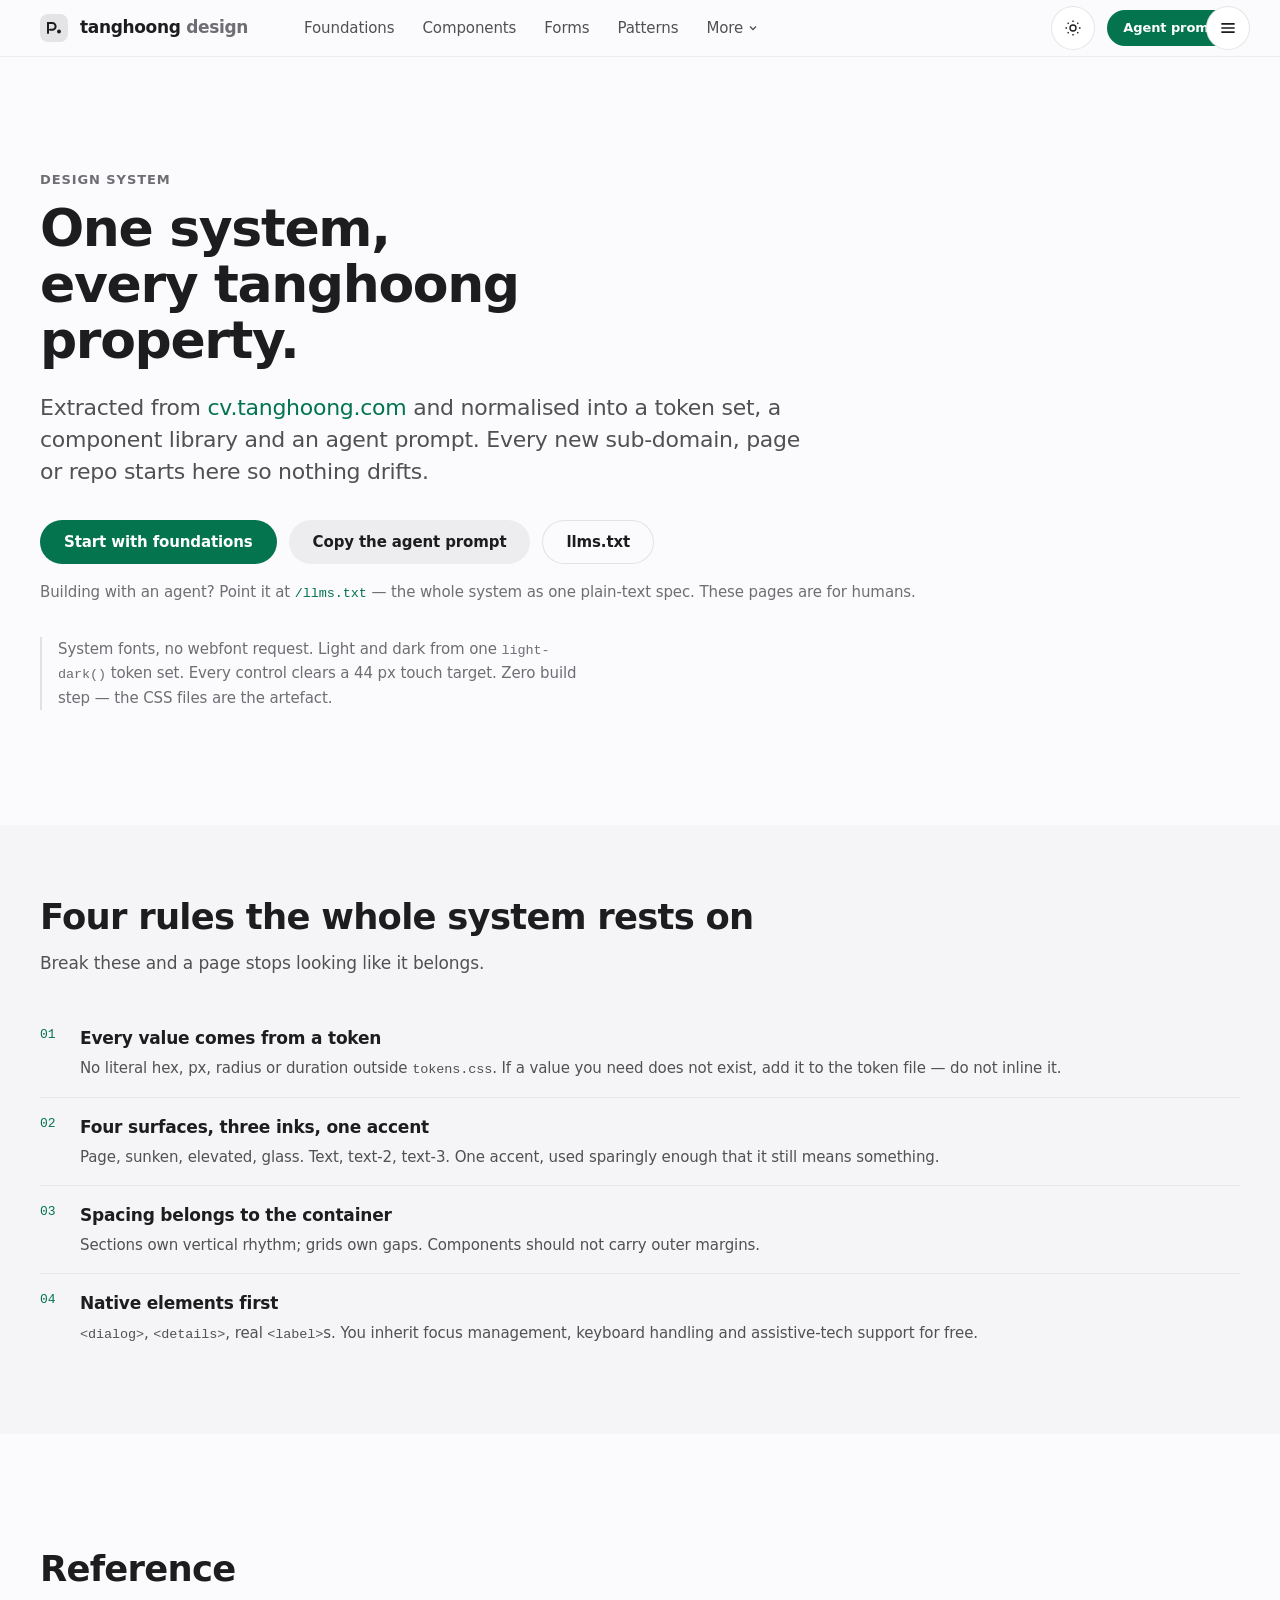
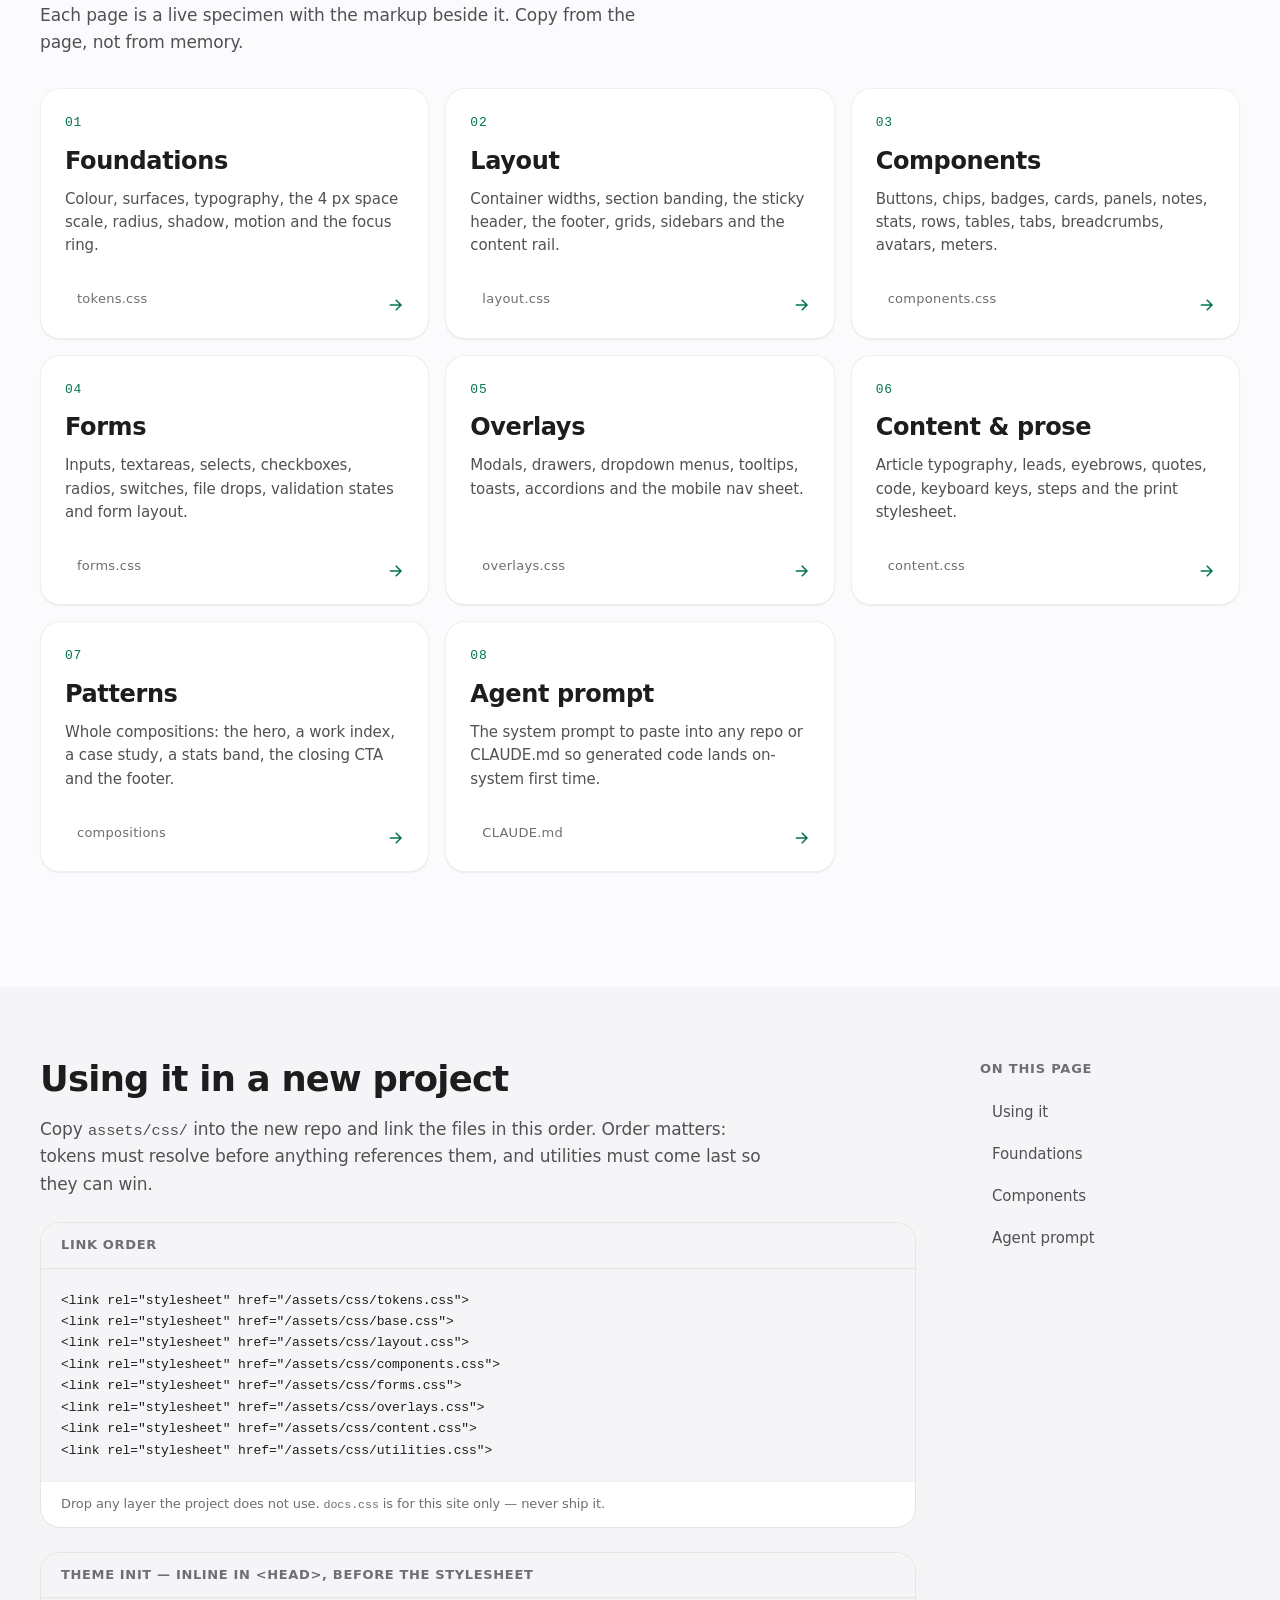
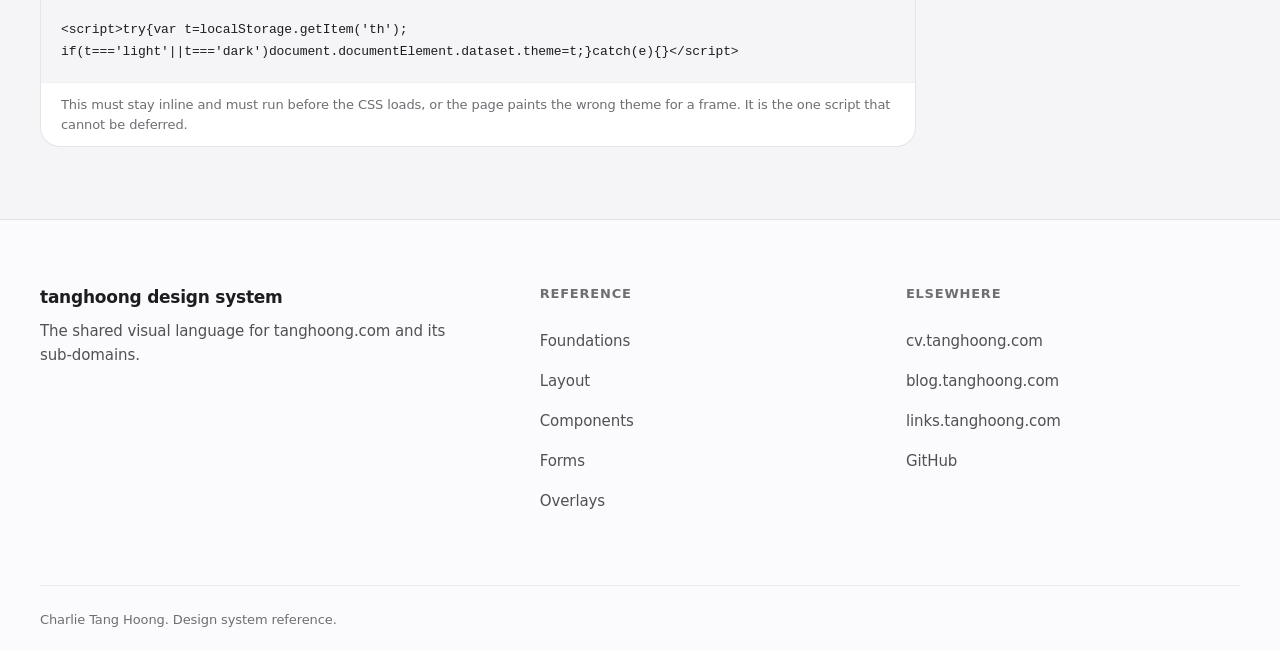
==== commit 64a1f82c: "Fix overlay positioning, add llms.txt, space out doc sections Feedback from a real pass over the loc" ====
--- a/index.html
+++ b/index.html
@@ -9,6 +9,9 @@
 <meta name="theme-color" content="#fbfbfd" media="(prefers-color-scheme: light)">
 <meta name="theme-color" content="#000000" media="(prefers-color-scheme: dark)">
 <link rel="icon" href="/favicon.svg" type="image/svg+xml">
+<!-- The whole system as one plain-text spec, for agents. These HTML pages are
+     for humans; an agent should read this instead of crawling all nine. -->
+<link rel="alternate" type="text/plain" href="/llms.txt" title="llms.txt — full spec for agents">
 <!-- Runs before the stylesheet so the page never paints the wrong theme.
      try/catch because a browser with storage blocked must still render Auto. -->
 <script>try{var t=localStorage.getItem('th');if(t==='light'||t==='dark')document.documentElement.dataset.theme=t;}catch(e){}</script>
@@ -61,29 +64,35 @@
     </div>
   </div>
 
-  <details class="navsheet" data-navsheet>
-    <summary class="navsheet__btn" aria-label="Menu">
-      <svg class="i-menu" width="20" height="20" viewBox="0 0 24 24" fill="none" stroke="currentColor" stroke-width="2" aria-hidden="true"><path d="M4 7h16M4 12h16M4 17h16"/></svg>
-      <svg class="i-close" width="20" height="20" viewBox="0 0 24 24" fill="none" stroke="currentColor" stroke-width="2" aria-hidden="true"><path d="M6 6l12 12M18 6 6 18"/></svg>
-    </summary>
-    <div class="navsheet__scrim" data-navsheet-scrim></div>
-    <div class="navsheet__panel">
-      <a class="sheet-row" href="/pages/foundations.html">Foundations</a>
-      <a class="sheet-row" href="/pages/layout.html">Layout</a>
-      <a class="sheet-row" href="/pages/components.html">Components</a>
-      <a class="sheet-row" href="/pages/forms.html">Forms</a>
-      <a class="sheet-row" href="/pages/overlays.html">Overlays</a>
-      <a class="sheet-row" href="/pages/content.html">Content &amp; prose</a>
-      <a class="sheet-row" href="/pages/patterns.html">Patterns</a>
-      <a class="sheet-row" href="/pages/prompt.html">Agent prompt</a>
-      <div class="sheet-tools">
-        <button class="iconbtn" type="button" data-theme-toggle aria-label="Theme">
-          <svg width="18" height="18" viewBox="0 0 24 24" fill="none" stroke="currentColor" stroke-width="1.8" aria-hidden="true"><circle cx="12" cy="12" r="4"/><path d="M12 2v2m0 16v2M4.9 4.9l1.4 1.4m11.4 11.4 1.4 1.4M2 12h2m16 0h2M4.9 19.1l1.4-1.4M17.7 6.3l1.4-1.4"/></svg>
-        </button>
-      </div>
-    </div>
-  </details>
+
+    <button class="navsheet__trigger" type="button" data-navsheet-open aria-label="Menu" aria-haspopup="dialog">
+      <svg width="20" height="20" viewBox="0 0 24 24" fill="none" stroke="currentColor" stroke-width="2" aria-hidden="true"><path d="M4 7h16M4 12h16M4 17h16"/></svg>
+    </button>
 </header>
+
+<dialog class="drawer navsheet" data-navsheet aria-label="Site menu">
+  <div class="navsheet__panel">
+    <div class="navsheet__head">
+      <span class="navsheet__title">Design system</span>
+      <button class="iconbtn" type="button" data-close aria-label="Close menu">
+        <svg width="18" height="18" viewBox="0 0 24 24" fill="none" stroke="currentColor" stroke-width="2" aria-hidden="true"><path d="M6 6l12 12M18 6 6 18"/></svg>
+      </button>
+    </div>
+    <a class="sheet-row" href="/pages/foundations.html">Foundations</a>
+    <a class="sheet-row" href="/pages/layout.html">Layout</a>
+    <a class="sheet-row" href="/pages/components.html">Components</a>
+    <a class="sheet-row" href="/pages/forms.html">Forms</a>
+    <a class="sheet-row" href="/pages/overlays.html">Overlays</a>
+    <a class="sheet-row" href="/pages/content.html">Content &amp; prose</a>
+    <a class="sheet-row" href="/pages/patterns.html">Patterns</a>
+    <a class="sheet-row" href="/pages/prompt.html">Agent prompt</a>
+    <div class="sheet-tools">
+      <button class="iconbtn" type="button" data-theme-toggle aria-label="Theme">
+        <svg width="18" height="18" viewBox="0 0 24 24" fill="none" stroke="currentColor" stroke-width="1.8" aria-hidden="true"><circle cx="12" cy="12" r="4"/><path d="M12 2v2m0 16v2M4.9 4.9l1.4 1.4m11.4 11.4 1.4 1.4M2 12h2m16 0h2M4.9 19.1l1.4-1.4M17.7 6.3l1.4-1.4"/></svg>
+      </button>
+    </div>
+  </div>
+</dialog>
 
 <main id="main">
 
@@ -100,7 +109,12 @@
       <div class="cluster mt-8">
         <a class="btn btn--filled" href="/pages/foundations.html">Start with foundations</a>
         <a class="btn btn--quiet" href="/pages/prompt.html">Copy the agent prompt</a>
-      </div>
+        <a class="btn btn--outline" href="/llms.txt">llms.txt</a>
+      </div>
+      <p class="sm t3 mt-4">
+        Building with an agent? Point it at <a href="/llms.txt"><code>/llms.txt</code></a> —
+        the whole system as one plain-text spec. These pages are for humans.
+      </p>
       <p class="sm t3 mt-8 demo-rule">
         System fonts, no webfont request. Light and dark from one <code>light-dark()</code> token set.
         Every control clears a 44&nbsp;px touch target. Zero build step — the CSS files are the artefact.
--- a/assets/css/layout.css
+++ b/assets/css/layout.css
@@ -87,7 +87,9 @@
 @media (width >= 900px) {
   .head-nav, .head-tools { display: flex; }
   .head-cta { display: inline-flex; }
-  .navsheet { display: none; }
+  /* Hide the trigger, not the sheet: the sheet is a <dialog>, and its own
+     display is controlled by the UA's dialog:not([open]) rule. */
+  .navsheet__trigger { display: none; }
 }
 
 /* --- Footer --------------------------------------------------------------  */
--- a/assets/css/overlays.css
+++ b/assets/css/overlays.css
@@ -8,8 +8,14 @@
    Native <dialog>. Open it with .showModal(), never with a class — that is
    what gives you the top layer, the focus trap and Esc-to-close. */
 .modal {
+  /* base.css resets `* { margin: 0 }`, which kills the UA stylesheet's
+     `dialog { margin: auto }` and pins the dialog to the corner. Restore it
+     here — this one line is what centres the modal. */
+  margin: auto;
   inline-size: min(92vw, 520px);
-  max-block-size: min(86vh, 720px);
+  /* dvh, not vh: on a phone vh ignores the browser chrome, so a tall modal
+     runs its footer underneath the address bar. */
+  max-block-size: min(86dvh, 720px);
   padding: 0;
   border: 1px solid var(--hairline);
   border-radius: var(--r-xl);
@@ -18,6 +24,9 @@
   box-shadow: var(--sh-lg);
   overflow: hidden;
 }
+/* Scoped to [open] on purpose: an unqualified `display:flex` would override
+   the UA's `dialog:not([open]) { display: none }` and leave it on screen. */
+.modal[open] { display: flex; flex-direction: column; }
 .modal::backdrop { background: #0000008c; }
 @supports (backdrop-filter: blur(1px)) {
   .modal::backdrop { backdrop-filter: blur(3px); }
@@ -32,7 +41,11 @@
 }
 .modal__title { font-size: var(--fs-h3); font-weight: 600; letter-spacing: -0.014em; }
 .modal__desc  { margin-block-start: var(--s-2); font-size: var(--fs-sm); color: var(--text-2); }
-.modal__body  { padding: 0 var(--s-6) var(--s-6); overflow-y: auto; }
+/* flex:1 + min-block-size:0 is what lets the body scroll while the head and
+   foot stay pinned. Without the min-block-size a flex child refuses to
+   shrink below its content and the modal grows past the viewport instead. */
+.modal__body  { flex: 1; min-block-size: 0; padding: 0 var(--s-6) var(--s-6); overflow-y: auto; }
+.modal__head, .modal__foot { flex: none; }
 .modal__foot {
   display: flex; flex-wrap: wrap; justify-content: flex-end; gap: var(--s-3);
   padding: var(--s-4) var(--s-6);
@@ -41,12 +54,33 @@
 }
 .modal--wide { inline-size: min(92vw, 760px); }
 
+/* Below 480px a centred modal wastes the edges. Pin it to the bottom as a
+   sheet — the thumb is already there, and it gets the full width. */
+@media (width < 480px) {
+  .modal {
+    inline-size: 100%;
+    max-block-size: 92dvh;
+    margin: auto 0 0;
+    border-inline: 0;
+    border-block-end: 0;
+    border-start-start-radius: var(--r-xl);
+    border-start-end-radius: var(--r-xl);
+    border-end-start-radius: 0;
+    border-end-end-radius: 0;
+  }
+  .modal[open] { animation: sheet-up var(--dur) var(--ease) both; }
+  .modal__foot { padding-block-end: max(var(--s-4), env(safe-area-inset-bottom)); }
+}
+
 /* --- Drawer / sheet ------------------------------------------------------
-   A dialog pinned to one edge. Bottom on phones, side on desktop. */
+   A dialog pinned to the inline-end edge, full height. Same element as the
+   modal — only the geometry differs. */
 .drawer {
   inline-size: min(92vw, 420px);
   max-inline-size: none;
-  block-size: 100%; max-block-size: 100%;
+  block-size: 100dvh; max-block-size: 100dvh;
+  /* Pin to the end edge. The explicit margin is required for the same reason
+     as the modal's: base.css has already zeroed the UA `margin: auto`. */
   margin: 0 0 0 auto;
   padding: 0;
   border: 0;
@@ -58,20 +92,35 @@
   overscroll-behavior: contain;
 }
 .drawer::backdrop { background: #0000008c; }
+@supports (backdrop-filter: blur(1px)) { .drawer::backdrop { backdrop-filter: blur(2px); } }
 .drawer[open] { animation: sheet-in var(--dur-slow) var(--ease) both; }
-.drawer__body { padding: var(--s-6); }
+.drawer[open]::backdrop { animation: fade-in var(--dur) var(--ease) both; }
+.drawer__body {
+  padding: var(--s-6);
+  padding-block-end: max(var(--s-6), env(safe-area-inset-bottom));
+}
+/* Anchor the drawer to the start edge instead. */
+.drawer--start {
+  margin: 0 auto 0 0;
+  border-inline: 0;
+  border-inline-end: 1px solid var(--hairline);
+}
+.drawer--start[open] { animation: sheet-in-start var(--dur-slow) var(--ease) both; }
 
 /* --- Nav sheet -----------------------------------------------------------
-   The mobile menu. Built on <details> so it works with JS off. */
-.navsheet {
+   The mobile menu, as a full-height <dialog class="drawer">.
+
+   🔴 It MUST live outside <header class="site-head">, as a sibling. The header
+   sets backdrop-filter, and any filter or backdrop-filter makes an element a
+   containing block for its position:fixed descendants — so a sheet nested
+   inside it gets trapped in the 56px header box in the top corner instead of
+   covering the viewport. Using a <dialog> in the top layer sidesteps the
+   problem entirely; keeping it out of the header keeps it sidestepped. */
+.navsheet__trigger {
   position: fixed;
   inset-block-start: calc(env(safe-area-inset-top) + (var(--nav-h) - 44px) / 2);
   inset-inline-end: max(calc(var(--gutter) - 10px), 8px);
   z-index: var(--z-sheet);
-}
-.navsheet summary { list-style: none; }
-.navsheet summary::-webkit-details-marker { display: none; }
-.navsheet__btn {
   display: grid; place-items: center;
   inline-size: 44px; block-size: 44px;
   border: 1px solid var(--hairline);
@@ -81,30 +130,23 @@
   cursor: pointer;
   transition: background-color var(--dur-fast) var(--ease), scale var(--dur-fast) var(--ease);
 }
-.navsheet__btn:hover  { background: var(--bg-sunken); }
-.navsheet__btn:active { scale: 0.97; }
-.navsheet__btn .i-close { display: none; }
-.navsheet[open] .navsheet__btn .i-menu  { display: none; }
-.navsheet[open] .navsheet__btn .i-close { display: block; }
-
-.navsheet__scrim {
-  position: fixed; inset: 0; z-index: -1;
-  background: #0006;
-  animation: fade-in var(--dur) var(--ease) both;
-}
-@supports (backdrop-filter: blur(1px)) { .navsheet__scrim { backdrop-filter: blur(2px); } }
-
+.navsheet__trigger:hover  { background: var(--bg-sunken); }
+.navsheet__trigger:active { scale: 0.97; }
+
+.navsheet { inline-size: min(86vw, 360px); }
 .navsheet__panel {
-  position: fixed; inset-block: 0; inset-inline-end: 0; z-index: -1;
-  inline-size: min(86vw, 360px);
-  padding: calc(var(--nav-h) + env(safe-area-inset-top) + var(--s-4))
-           var(--s-6)
-           max(var(--s-8), env(safe-area-inset-bottom));
-  border-inline-start: 1px solid var(--hairline);
-  background: var(--bg-elevated);
-  overflow-y: auto; overscroll-behavior: contain;
-  animation: sheet-in var(--dur-slow) var(--ease) both;
-}
+  display: flex; flex-direction: column;
+  min-block-size: 100%;
+  padding: var(--s-4) var(--s-6) max(var(--s-8), env(safe-area-inset-bottom));
+}
+.navsheet__head {
+  display: flex; align-items: center; justify-content: space-between;
+  gap: var(--s-4);
+  min-block-size: var(--nav-h);
+  margin-block-end: var(--s-4);
+}
+.navsheet__title { font-size: var(--fs-sm); font-weight: 600; color: var(--text-3); }
+
 .sheet-row {
   display: flex; align-items: center; justify-content: space-between;
   min-height: 56px;
@@ -156,7 +198,7 @@
 /* --- Tooltip -------------------------------------------------------------
    Decorative only. Anything essential belongs in visible copy — a tooltip
    is unreachable on touch and unreliable for screen readers. */
-.tip { position: relative; display: inline-flex; }
+.tip { position: relative; display: inline-flex; anchor-name: --tip; }
 .tip__bubble {
   position: absolute;
   inset-block-end: calc(100% + 8px);
@@ -167,20 +209,47 @@
   border-radius: var(--r-sm);
   background: var(--text);
   color: var(--bg);
-  font-size: var(--fs-xs); line-height: 1.4; white-space: nowrap;
+  font-size: var(--fs-xs); line-height: 1.4;
+  /* Wrapping, not nowrap: a long single-line bubble is what pushes past the
+     viewport edge in the first place. Cap it and let it break. */
+  inline-size: max-content;
+  max-inline-size: min(260px, 70vw);
+  text-align: center; text-wrap: pretty;
   opacity: 0; pointer-events: none;
   transition: opacity var(--dur-fast) var(--ease);
 }
 .tip:hover .tip__bubble, .tip:focus-within .tip__bubble { opacity: 1; }
 
+/* Manual edge modifiers — the reliable fallback everywhere. Use --end on a
+   tip near the inline-end edge, --start near the start, --below under a tip
+   in the first row of the viewport. */
+.tip--end   .tip__bubble { inset-inline: auto 0; translate: 0 0; text-align: start; }
+.tip--start .tip__bubble { inset-inline: 0 auto; translate: 0 0; text-align: start; }
+.tip--below .tip__bubble { inset-block: calc(100% + 8px) auto; }
+
+/* Where CSS anchor positioning is supported the browser does the collision
+   detection itself and the modifiers above become unnecessary. */
+@supports (position-try-fallbacks: flip-block) {
+  .tip__bubble {
+    position: fixed;
+    position-anchor: --tip;
+    position-area: block-start center;
+    inset: auto; translate: none;
+    margin-block-end: 8px;
+    position-try-fallbacks: flip-block, block-start span-inline-start, block-start span-inline-end;
+  }
+}
+
 /* --- Toast ---------------------------------------------------------------
    Stack them bottom-up. Announce with role="status" so it is read aloud. */
+/* Top-centre. It clears the sticky header, and it is where the eye already
+   is after clicking something — a bottom toast is routinely missed. */
 .toasts {
   position: fixed;
-  inset-block-end: max(var(--s-6), env(safe-area-inset-bottom));
+  inset-block-start: calc(var(--nav-h) + env(safe-area-inset-top) + var(--s-3));
   inset-inline: var(--s-4);
   z-index: var(--z-toast);
-  display: flex; flex-direction: column-reverse; gap: var(--s-2);
+  display: flex; flex-direction: column; gap: var(--s-2);
   align-items: center;
   pointer-events: none;
 }
@@ -219,5 +288,8 @@
 @keyframes fade-in  { from { opacity: 0; } to { opacity: 1; } }
 @keyframes modal-in { from { opacity: 0; scale: 0.97; } to { opacity: 1; scale: 1; } }
 @keyframes sheet-in { from { transform: translateX(100%); } to { transform: none; } }
+@keyframes sheet-in-start { from { transform: translateX(-100%); } to { transform: none; } }
+@keyframes sheet-up  { from { transform: translateY(100%); } to { transform: none; } }
 @keyframes pop-in   { from { opacity: 0; translate: 0 -4px; } to { opacity: 1; translate: 0 0; } }
-@keyframes toast-in { from { opacity: 0; translate: 0 8px; } to { opacity: 1; translate: 0 0; } }
+/* Enters downward now that the stack lives at the top of the viewport. */
+@keyframes toast-in { from { opacity: 0; translate: 0 -8px; } to { opacity: 1; translate: 0 0; } }
--- a/assets/css/docs.css
+++ b/assets/css/docs.css
@@ -151,3 +151,27 @@
 .demo-band   { background: var(--bg-elevated); border: 1px solid var(--hairline-soft); border-radius: var(--r-sm); padding: var(--s-3); text-align: center; margin-inline: auto; }
 .demo-icon   { display: inline; vertical-align: -2px; margin-inline-end: 4px; }
 .demo-320 { max-width: 320px; }
+
+/* --- Documentation section rhythm ----------------------------------------
+   Each h2 on a reference page opens a new topic, and without this they run
+   straight on from the previous section's last specimen with no room to
+   breathe. The hairline makes the boundary legible; the space makes it
+   comfortable. First section in the column gets neither. */
+.with-aside > div > h2 {
+  margin-block-start: var(--s-20);
+  padding-block-start: var(--s-10);
+  border-block-start: 1px solid var(--hairline-soft);
+}
+.with-aside > div > h2:first-child {
+  margin-block-start: 0;
+  padding-block-start: 0;
+  border-block-start: 0;
+}
+/* A .note or .rules block sitting directly before an h2 already carries its
+   own weight — halve the gap so it does not read as a gap twice. */
+.with-aside > div > .note + h2,
+.with-aside > div > .rules + h2 { margin-block-start: var(--s-12); }
+
+/* The paragraph under an h2 should sit close to it — it belongs to that
+   heading, not to the space above. */
+.with-aside > div > h2 + p { margin-block-start: var(--s-4); }
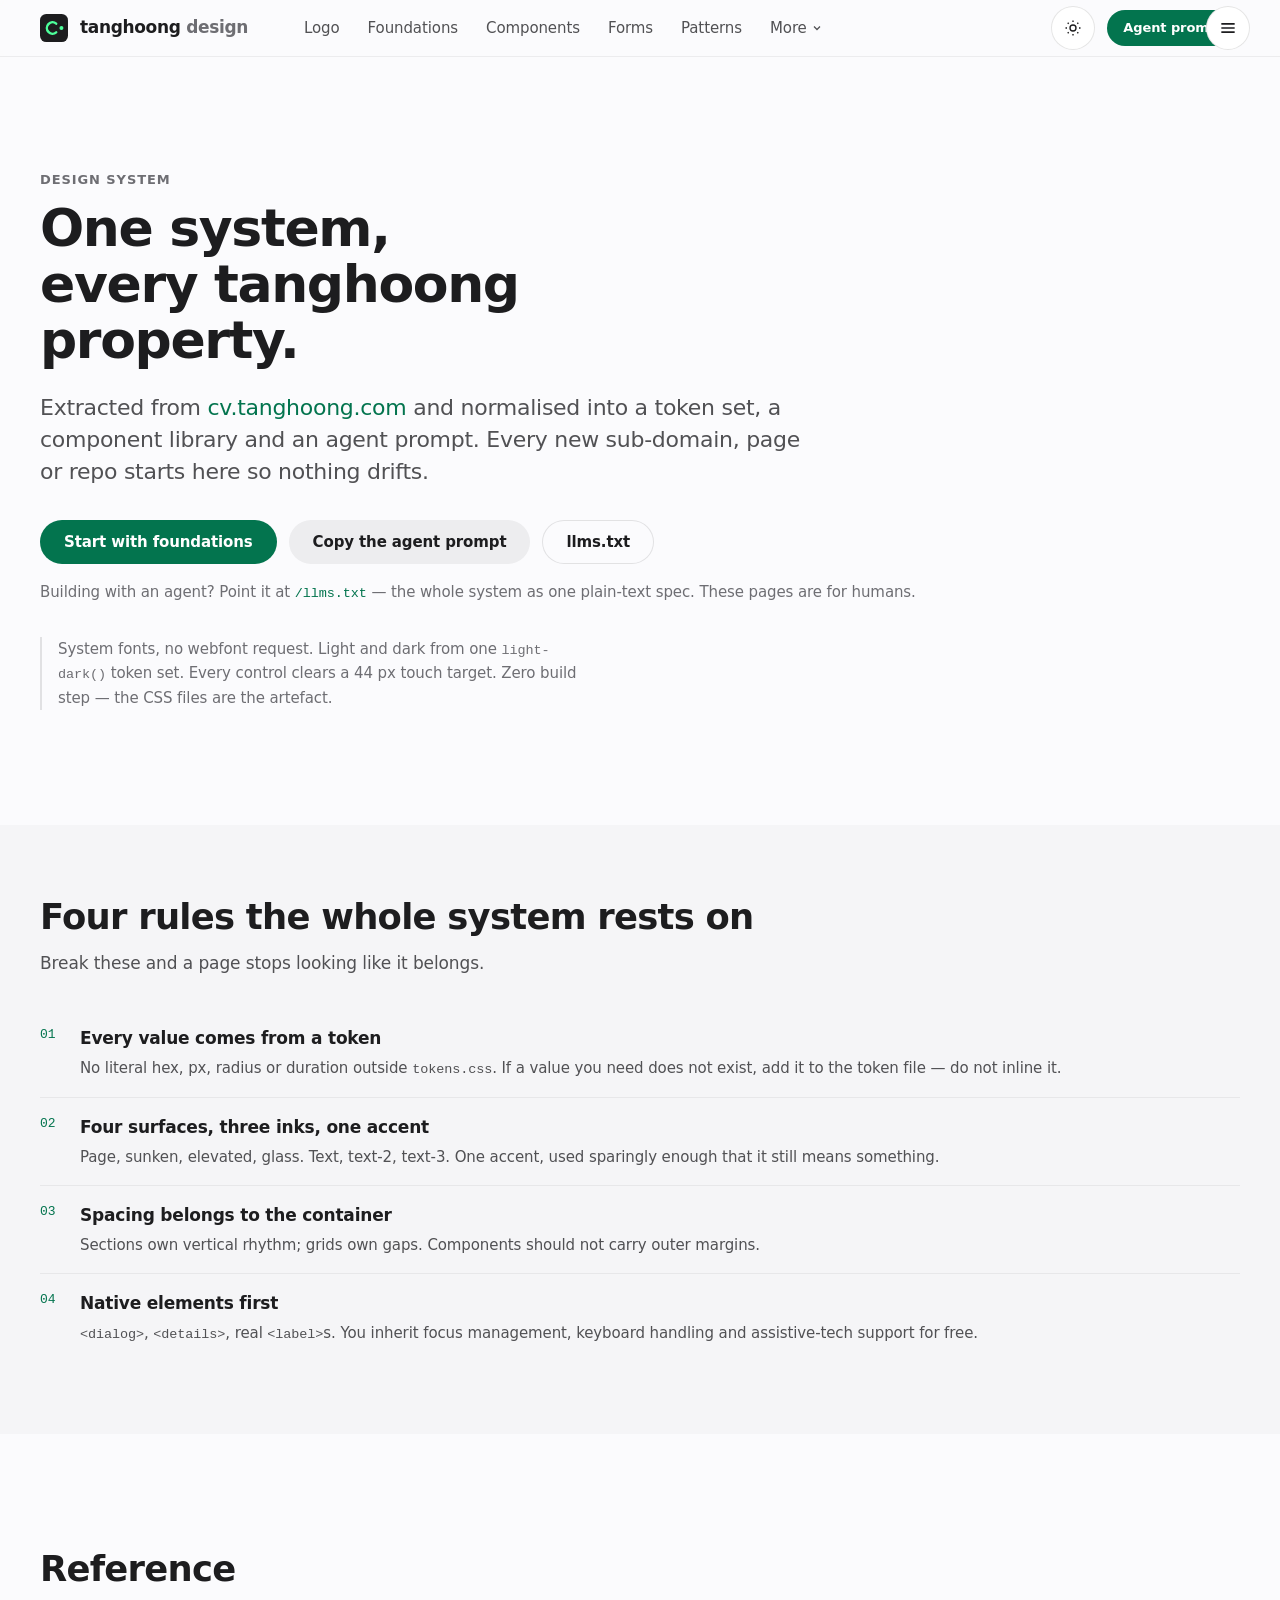
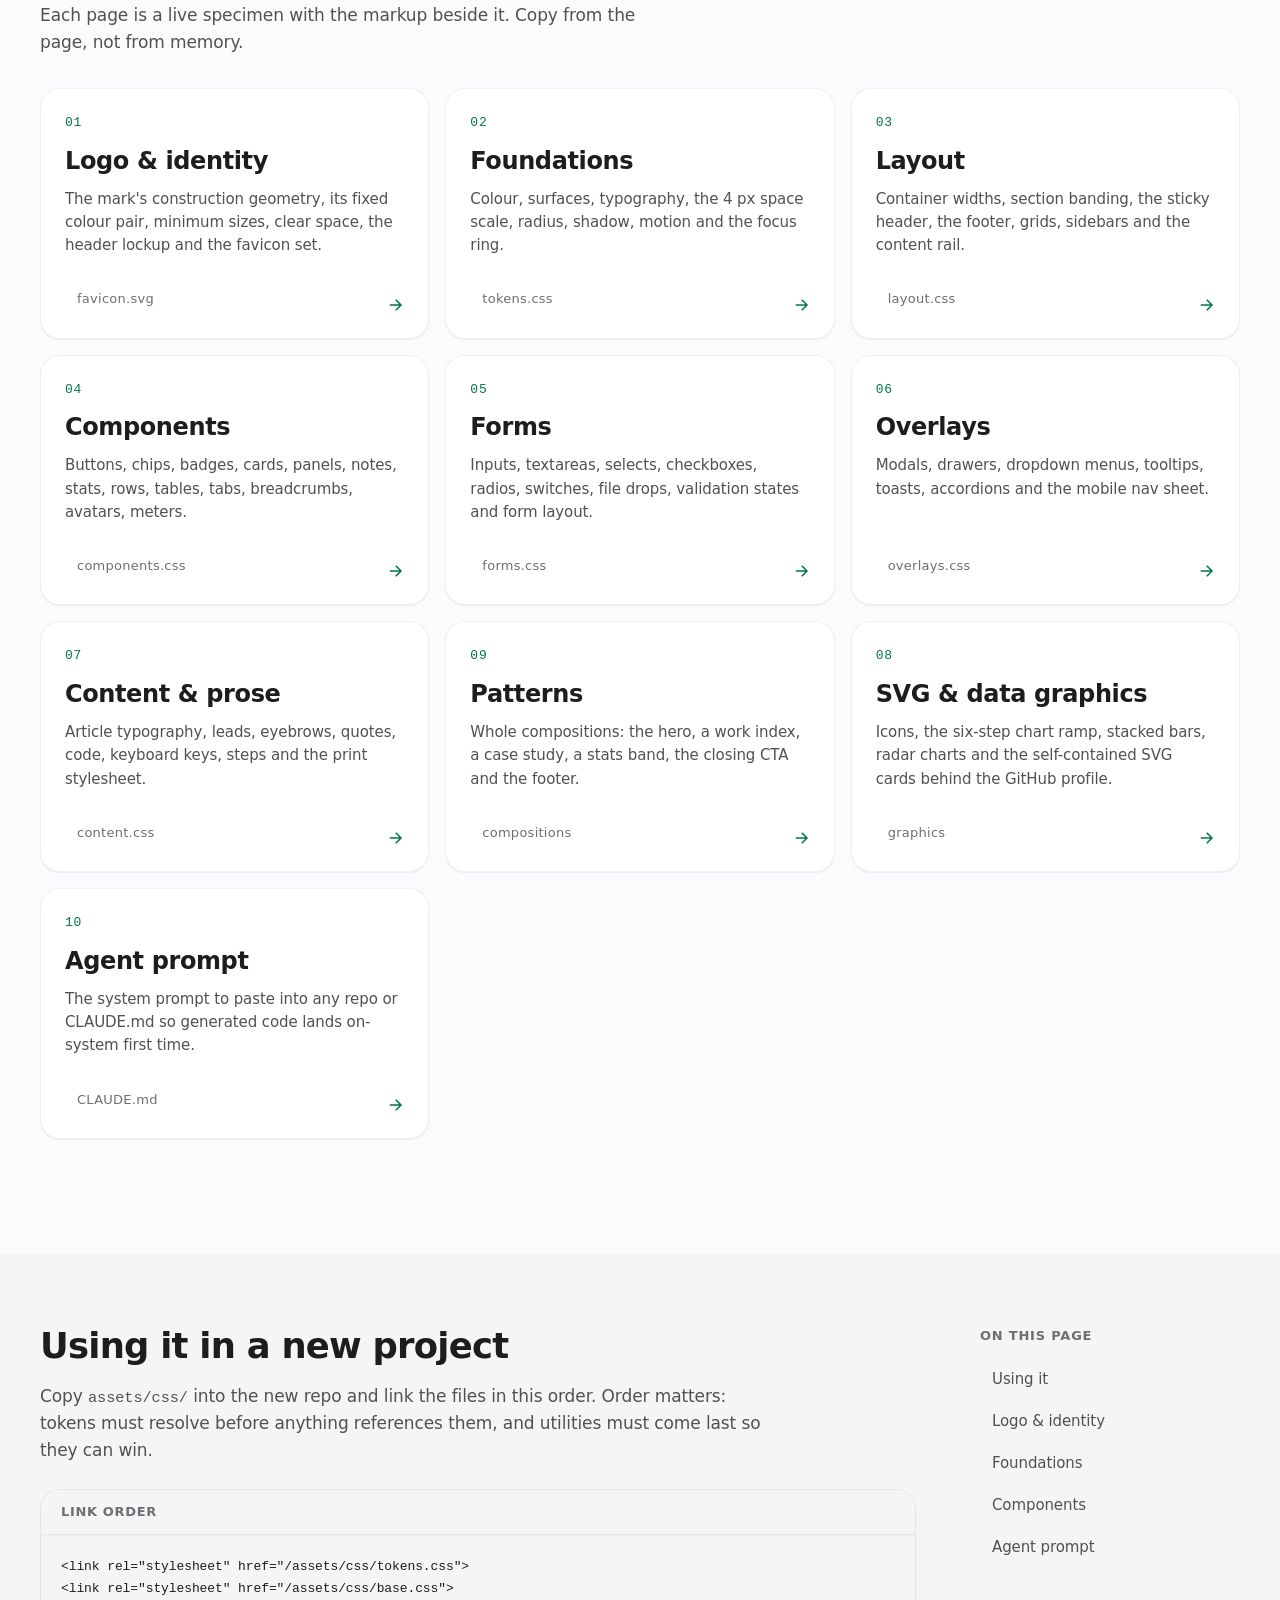
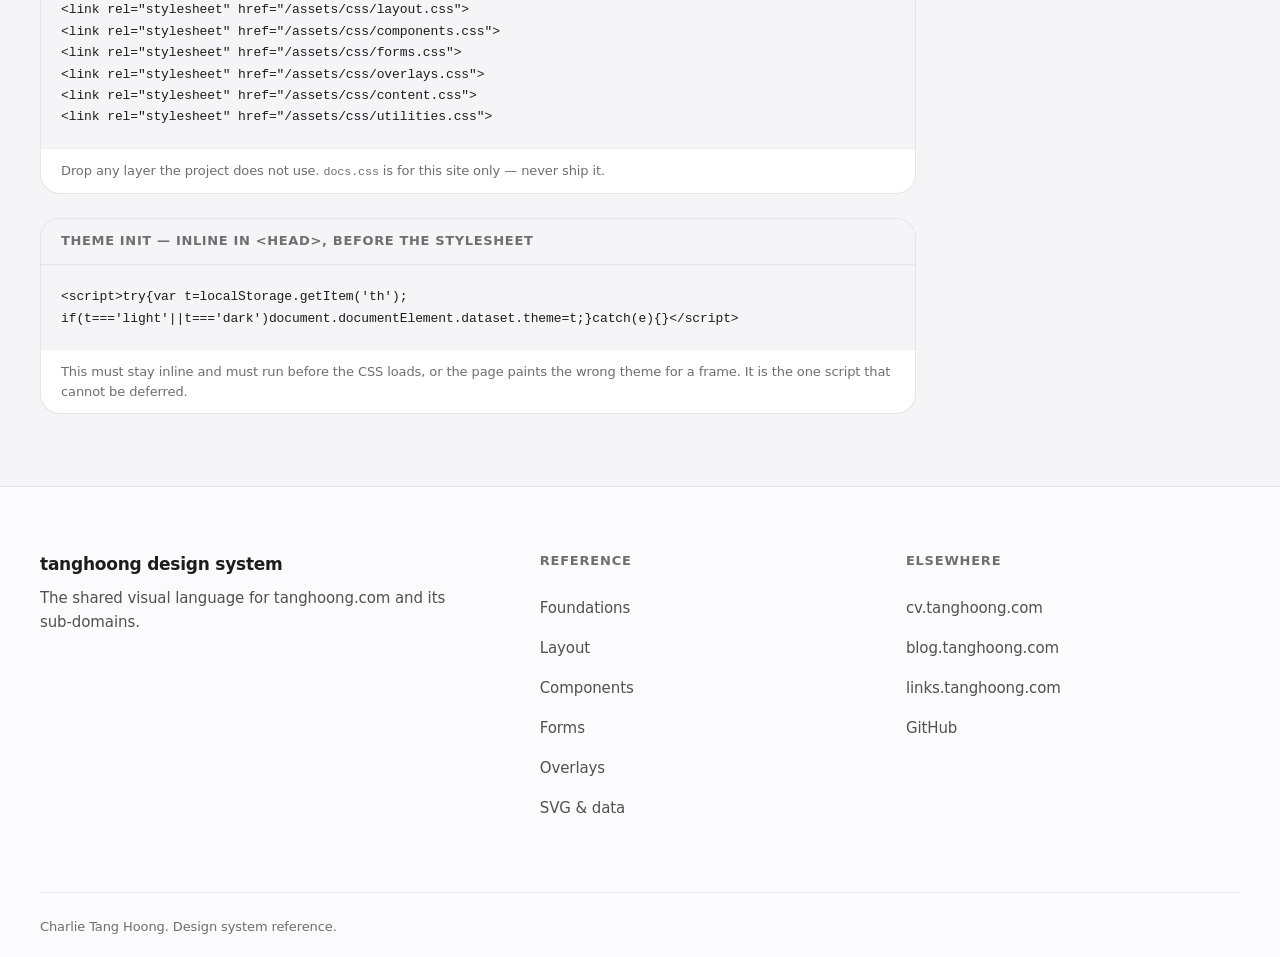
==== commit b920ecff: "Add brand and SVG pages, real favicon set, fix chip alignment Badge misalignment in the case study: " ====
--- a/index.html
+++ b/index.html
@@ -8,7 +8,10 @@
 <link rel="canonical" href="https://design.tanghoong.com/">
 <meta name="theme-color" content="#fbfbfd" media="(prefers-color-scheme: light)">
 <meta name="theme-color" content="#000000" media="(prefers-color-scheme: dark)">
+<link rel="icon" href="/favicon.ico" sizes="any">
 <link rel="icon" href="/favicon.svg" type="image/svg+xml">
+<link rel="apple-touch-icon" href="/apple-touch-icon.png">
+<link rel="manifest" href="/site.webmanifest">
 <!-- The whole system as one plain-text spec, for agents. These HTML pages are
      for humans; an agent should read this instead of crawling all nine. -->
 <link rel="alternate" type="text/plain" href="/llms.txt" title="llms.txt — full spec for agents">
@@ -31,11 +34,12 @@
 <header class="site-head">
   <div class="container container--wide head-in">
     <a class="brand" href="/">
-      <svg class="brand__mark" viewBox="0 0 28 28" aria-hidden="true"><rect width="28" height="28" rx="8" fill="currentColor" opacity=".1"/><path d="M8 19V9h4.2a3.4 3.4 0 0 1 0 6.8H10" stroke="currentColor" stroke-width="2" fill="none" stroke-linecap="round"/><circle cx="19" cy="17.5" r="2" fill="currentColor"/></svg>
+      <svg class="brand__mark" viewBox="0 0 64 64" aria-hidden="true" focusable="false"><rect width="64" height="64" rx="14.3" fill="#1d1d1f"/><path d="M37 22a13 13 0 1 0 0 20" fill="none" stroke="#4dff9b" stroke-width="5.6" stroke-linecap="round"/><circle cx="49" cy="32" r="4.6" fill="#4dff9b"/></svg>
       <span>tanghoong <span class="t3">design</span></span>
     </a>
 
     <nav class="head-nav" aria-label="Primary">
+      <a href="/pages/brand.html">Logo</a>
       <a href="/pages/foundations.html">Foundations</a>
       <a href="/pages/components.html">Components</a>
       <a href="/pages/forms.html">Forms</a>
@@ -48,6 +52,7 @@
           <a href="/pages/layout.html">Layout</a>
           <a href="/pages/overlays.html">Overlays</a>
           <a href="/pages/content.html">Content &amp; prose</a>
+          <a href="/pages/svg.html">SVG &amp; data</a>
           <div class="menu__sep"></div>
           <a href="/pages/prompt.html">Agent prompt</a>
         </div>
@@ -78,12 +83,14 @@
         <svg width="18" height="18" viewBox="0 0 24 24" fill="none" stroke="currentColor" stroke-width="2" aria-hidden="true"><path d="M6 6l12 12M18 6 6 18"/></svg>
       </button>
     </div>
+    <a class="sheet-row" href="/pages/brand.html">Logo &amp; identity</a>
     <a class="sheet-row" href="/pages/foundations.html">Foundations</a>
     <a class="sheet-row" href="/pages/layout.html">Layout</a>
     <a class="sheet-row" href="/pages/components.html">Components</a>
     <a class="sheet-row" href="/pages/forms.html">Forms</a>
     <a class="sheet-row" href="/pages/overlays.html">Overlays</a>
     <a class="sheet-row" href="/pages/content.html">Content &amp; prose</a>
+    <a class="sheet-row" href="/pages/svg.html">SVG &amp; data</a>
     <a class="sheet-row" href="/pages/patterns.html">Patterns</a>
     <a class="sheet-row" href="/pages/prompt.html">Agent prompt</a>
     <div class="sheet-tools">
@@ -163,57 +170,71 @@
       </div>
 
       <div class="cards cards--3">
+        <a class="card" href="/pages/brand.html">
+          <span class="idx__n">01</span>
+          <span class="card__title">Logo &amp; identity</span>
+          <span class="card__desc">The mark's construction geometry, its fixed colour pair, minimum sizes, clear space, the header lockup and the favicon set.</span>
+          <span class="card__foot"><span class="chips"><span class="chip">favicon.svg</span></span><svg class="card__arrow" width="18" height="18" viewBox="0 0 24 24" fill="none" stroke="currentColor" stroke-width="2" aria-hidden="true"><path d="M5 12h14m-6-7 7 7-7 7"/></svg></span>
+        </a>
+
         <a class="card" href="/pages/foundations.html">
-          <span class="idx__n">01</span>
+          <span class="idx__n">02</span>
           <span class="card__title">Foundations</span>
           <span class="card__desc">Colour, surfaces, typography, the 4&nbsp;px space scale, radius, shadow, motion and the focus ring.</span>
           <span class="card__foot"><span class="chips"><span class="chip">tokens.css</span></span><svg class="card__arrow" width="18" height="18" viewBox="0 0 24 24" fill="none" stroke="currentColor" stroke-width="2" aria-hidden="true"><path d="M5 12h14m-6-7 7 7-7 7"/></svg></span>
         </a>
 
         <a class="card" href="/pages/layout.html">
-          <span class="idx__n">02</span>
+          <span class="idx__n">03</span>
           <span class="card__title">Layout</span>
           <span class="card__desc">Container widths, section banding, the sticky header, the footer, grids, sidebars and the content rail.</span>
           <span class="card__foot"><span class="chips"><span class="chip">layout.css</span></span><svg class="card__arrow" width="18" height="18" viewBox="0 0 24 24" fill="none" stroke="currentColor" stroke-width="2" aria-hidden="true"><path d="M5 12h14m-6-7 7 7-7 7"/></svg></span>
         </a>
 
         <a class="card" href="/pages/components.html">
-          <span class="idx__n">03</span>
+          <span class="idx__n">04</span>
           <span class="card__title">Components</span>
           <span class="card__desc">Buttons, chips, badges, cards, panels, notes, stats, rows, tables, tabs, breadcrumbs, avatars, meters.</span>
           <span class="card__foot"><span class="chips"><span class="chip">components.css</span></span><svg class="card__arrow" width="18" height="18" viewBox="0 0 24 24" fill="none" stroke="currentColor" stroke-width="2" aria-hidden="true"><path d="M5 12h14m-6-7 7 7-7 7"/></svg></span>
         </a>
 
         <a class="card" href="/pages/forms.html">
-          <span class="idx__n">04</span>
+          <span class="idx__n">05</span>
           <span class="card__title">Forms</span>
           <span class="card__desc">Inputs, textareas, selects, checkboxes, radios, switches, file drops, validation states and form layout.</span>
           <span class="card__foot"><span class="chips"><span class="chip">forms.css</span></span><svg class="card__arrow" width="18" height="18" viewBox="0 0 24 24" fill="none" stroke="currentColor" stroke-width="2" aria-hidden="true"><path d="M5 12h14m-6-7 7 7-7 7"/></svg></span>
         </a>
 
         <a class="card" href="/pages/overlays.html">
-          <span class="idx__n">05</span>
+          <span class="idx__n">06</span>
           <span class="card__title">Overlays</span>
           <span class="card__desc">Modals, drawers, dropdown menus, tooltips, toasts, accordions and the mobile nav sheet.</span>
           <span class="card__foot"><span class="chips"><span class="chip">overlays.css</span></span><svg class="card__arrow" width="18" height="18" viewBox="0 0 24 24" fill="none" stroke="currentColor" stroke-width="2" aria-hidden="true"><path d="M5 12h14m-6-7 7 7-7 7"/></svg></span>
         </a>
 
         <a class="card" href="/pages/content.html">
-          <span class="idx__n">06</span>
+          <span class="idx__n">07</span>
           <span class="card__title">Content &amp; prose</span>
           <span class="card__desc">Article typography, leads, eyebrows, quotes, code, keyboard keys, steps and the print stylesheet.</span>
           <span class="card__foot"><span class="chips"><span class="chip">content.css</span></span><svg class="card__arrow" width="18" height="18" viewBox="0 0 24 24" fill="none" stroke="currentColor" stroke-width="2" aria-hidden="true"><path d="M5 12h14m-6-7 7 7-7 7"/></svg></span>
         </a>
 
         <a class="card" href="/pages/patterns.html">
-          <span class="idx__n">07</span>
+          <span class="idx__n">09</span>
           <span class="card__title">Patterns</span>
           <span class="card__desc">Whole compositions: the hero, a work index, a case study, a stats band, the closing CTA and the footer.</span>
           <span class="card__foot"><span class="chips"><span class="chip">compositions</span></span><svg class="card__arrow" width="18" height="18" viewBox="0 0 24 24" fill="none" stroke="currentColor" stroke-width="2" aria-hidden="true"><path d="M5 12h14m-6-7 7 7-7 7"/></svg></span>
         </a>
 
+        <a class="card" href="/pages/svg.html">
+          <span class="idx__n">08</span>
+          <span class="card__title">SVG &amp; data graphics</span>
+          <span class="card__desc">Icons, the six-step chart ramp, stacked bars, radar charts and the self-contained SVG cards behind the GitHub profile.</span>
+          <span class="card__foot"><span class="chips"><span class="chip">graphics</span></span><svg class="card__arrow" width="18" height="18" viewBox="0 0 24 24" fill="none" stroke="currentColor" stroke-width="2" aria-hidden="true"><path d="M5 12h14m-6-7 7 7-7 7"/></svg></span>
+        </a>
+
         <a class="card" href="/pages/prompt.html">
-          <span class="idx__n">08</span>
+          <span class="idx__n">10</span>
           <span class="card__title">Agent prompt</span>
           <span class="card__desc">The system prompt to paste into any repo or CLAUDE.md so generated code lands on-system first time.</span>
           <span class="card__foot"><span class="chips"><span class="chip">CLAUDE.md</span></span><svg class="card__arrow" width="18" height="18" viewBox="0 0 24 24" fill="none" stroke="currentColor" stroke-width="2" aria-hidden="true"><path d="M5 12h14m-6-7 7 7-7 7"/></svg></span>
@@ -259,7 +280,8 @@
           <p class="rail__h">On this page</p>
           <ul class="rail__list">
             <li><a href="#install">Using it</a></li>
-            <li><a href="/pages/foundations.html">Foundations</a></li>
+            <li><a href="/pages/brand.html">Logo &amp; identity</a></li>
+          <li><a href="/pages/foundations.html">Foundations</a></li>
             <li><a href="/pages/components.html">Components</a></li>
             <li><a href="/pages/prompt.html">Agent prompt</a></li>
           </ul>
@@ -285,6 +307,7 @@
           <li><a href="/pages/components.html">Components</a></li>
           <li><a href="/pages/forms.html">Forms</a></li>
           <li><a href="/pages/overlays.html">Overlays</a></li>
+          <li><a href="/pages/svg.html">SVG &amp; data</a></li>
         </ul>
       </div>
       <div>
--- a/assets/css/tokens.css
+++ b/assets/css/tokens.css
@@ -44,6 +44,24 @@
   --warn-wash:   color-mix(in oklab, var(--warn) 14%, transparent);
   --danger-wash: color-mix(in oklab, var(--danger) 12%, transparent);
   --info-wash:   color-mix(in oklab, var(--info) 12%, transparent);
+
+  /* --- Data / chart ramp -------------------------------------------------
+     Six steps from the accent outward, for stacked bars, language shares and
+     radar fills. Taken from the generated SVG cards on github.com/tanghoong,
+     which use exactly this ramp. Order matters: --c-1 is the largest series.
+
+     Light runs dark→pale; dark runs bright→deep. Both keep every adjacent
+     pair distinguishable, which a naive lighten() ramp does not. */
+  --c-1: light-dark(#03724d, #4dff9a);
+  --c-2: light-dark(#089a6a, #2dfa86);
+  --c-3: light-dark(#10c085, #10f473);
+  --c-4: light-dark(#1ae3a0, #0fd163);
+  --c-5: light-dark(#47e3af, #10ac54);
+  --c-6: light-dark(#73e5bf, #118844);
+  /* Fill under a radar or area line. Slightly stronger than --accent-wash
+     because it sits over gridlines rather than over a flat surface. */
+  --chart-fill: 0.16;
+  --chart-grid: light-dark(#0000000f, #ffffff14);
 
   /* --- Type --------------------------------------------------------------
      System stack. No webfont, so no FOUT, no layout shift, no extra request. */
--- a/assets/css/layout.css
+++ b/assets/css/layout.css
@@ -169,7 +169,7 @@
 .rail__list a[aria-current] { color: var(--text); font-weight: 600; background: var(--accent-wash); }
 
 /* --- Cluster / stack -----------------------------------------------------  */
-.cluster { display: flex; flex-wrap: wrap; align-items: center; gap: var(--s-3); }
+.cluster { display: flex; flex-wrap: wrap; align-items: center; gap: var(--s-3); list-style: none; }
 .stack > * + * { margin-block-start: var(--s-4); }
 .stack--lg > * + * { margin-block-start: var(--s-8); }
 
--- a/assets/css/components.css
+++ b/assets/css/components.css
@@ -74,7 +74,12 @@
 /* --- Chip / tag ----------------------------------------------------------
    A chip is a passive label (a topic, a stack item). It is not clickable
    unless you make it an <a>, and then it gets the hover state below. */
-.chips { display: flex; flex-wrap: wrap; gap: var(--s-2); }
+/* A tag group is genuinely a list, so .chips is often a <ul>. When it is,
+   base.css's `li + li { margin-block-start }` would push every item after the
+   first down inside the flex row and break the alignment — reset it here so
+   the markup can be semantic without looking wrong. */
+.chips { display: flex; flex-wrap: wrap; gap: var(--s-2); list-style: none; padding: 0; margin: 0; }
+.chips > li, .cluster > li { margin: 0; }
 .chip {
   display: inline-block;
   padding: 5px var(--s-3);
--- a/assets/css/docs.css
+++ b/assets/css/docs.css
@@ -175,3 +175,20 @@
 /* The paragraph under an h2 should sit close to it — it belongs to that
    heading, not to the space above. */
 .with-aside > div > h2 + p { margin-block-start: var(--s-4); }
+
+/* --- Logo specimens ------------------------------------------------------  */
+.mark-row { display: flex; flex-wrap: wrap; align-items: flex-end; gap: var(--s-8); }
+.mark-item { text-align: center; }
+.mark-item img, .mark-item svg { display: block; margin-inline: auto; }
+.mark-item figcaption { margin-block-start: var(--s-3); font-family: var(--font-mono); font-size: var(--fs-xs); color: var(--text-3); }
+/* Checker ground proves the tile is opaque and works on any backdrop. */
+.mark-checker {
+  background-image:
+    linear-gradient(45deg, var(--bg-sunken) 25%, transparent 25%),
+    linear-gradient(-45deg, var(--bg-sunken) 25%, transparent 25%),
+    linear-gradient(45deg, transparent 75%, var(--bg-sunken) 75%),
+    linear-gradient(-45deg, transparent 75%, var(--bg-sunken) 75%);
+  background-size: 16px 16px;
+  background-position: 0 0, 0 8px, 8px -8px, -8px 0;
+}
+.mark-on { display: grid; place-items: center; padding: var(--s-8); border-radius: var(--r-md); }
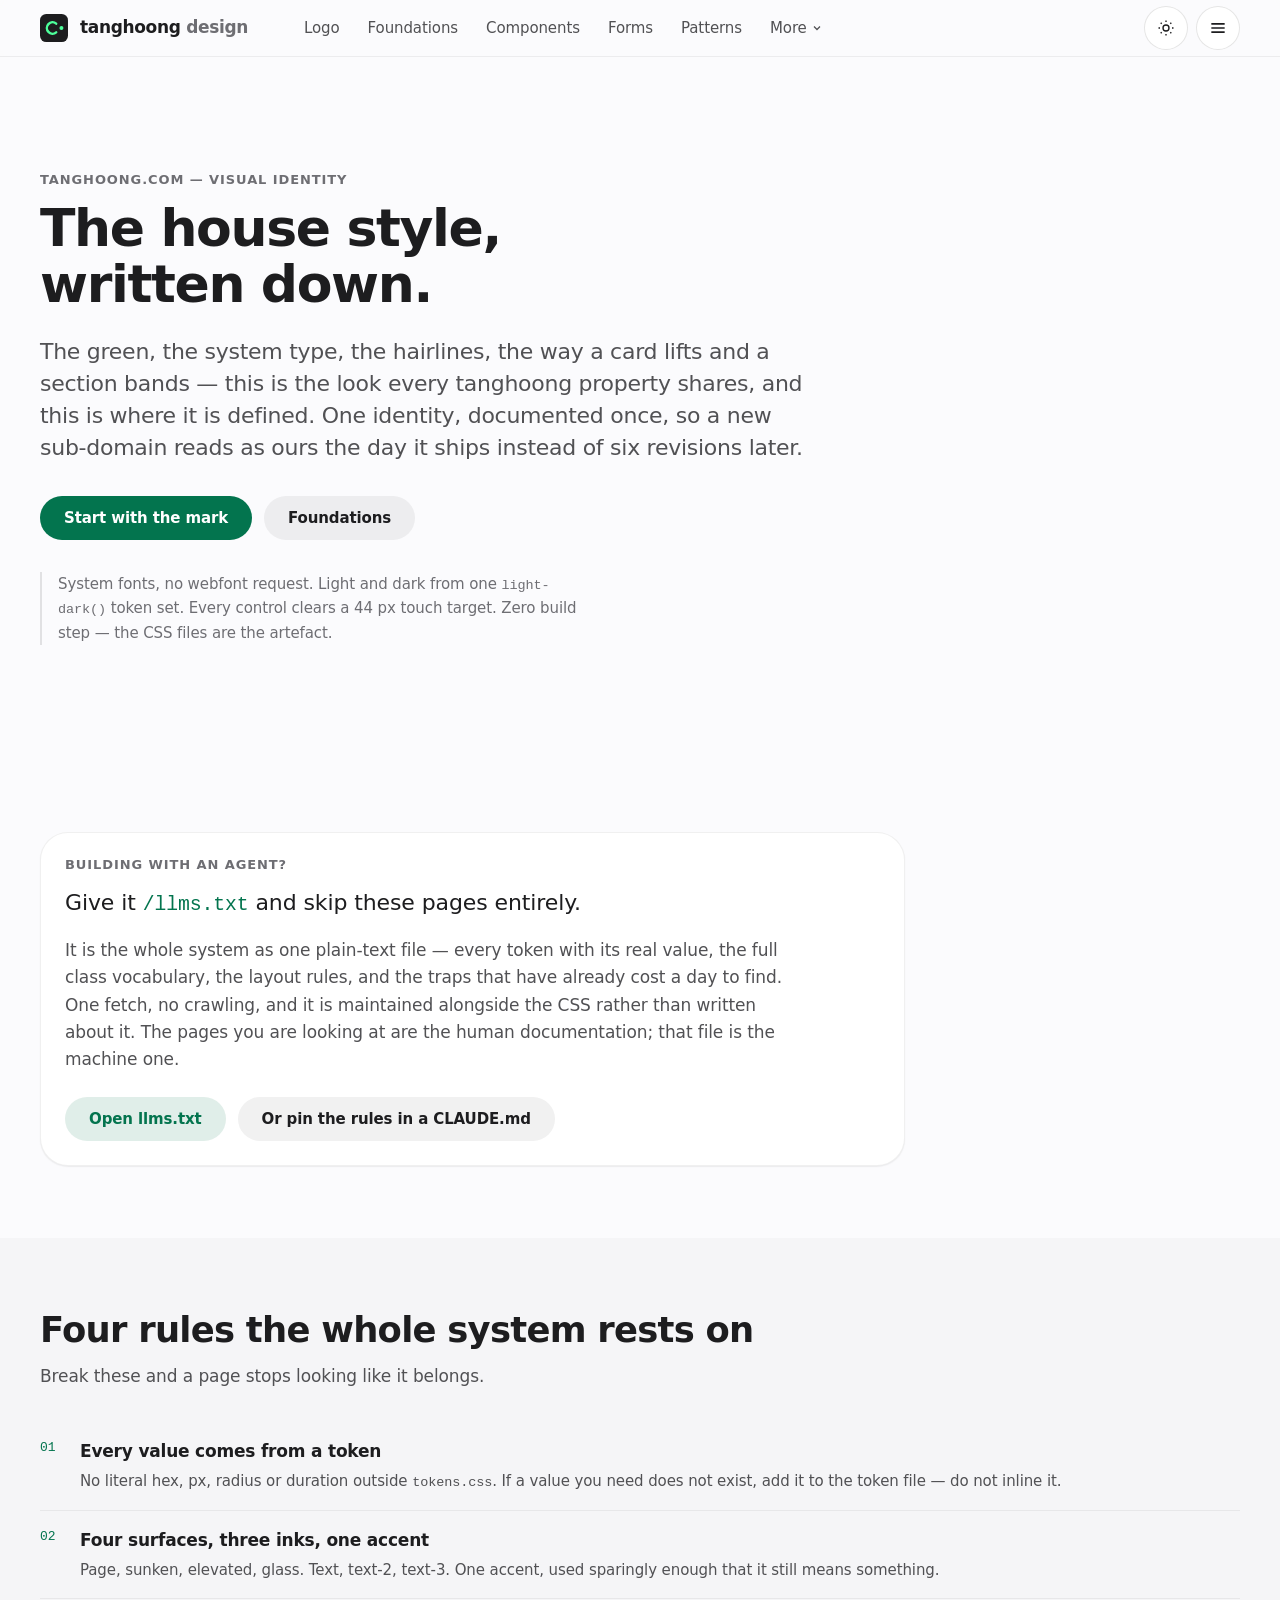
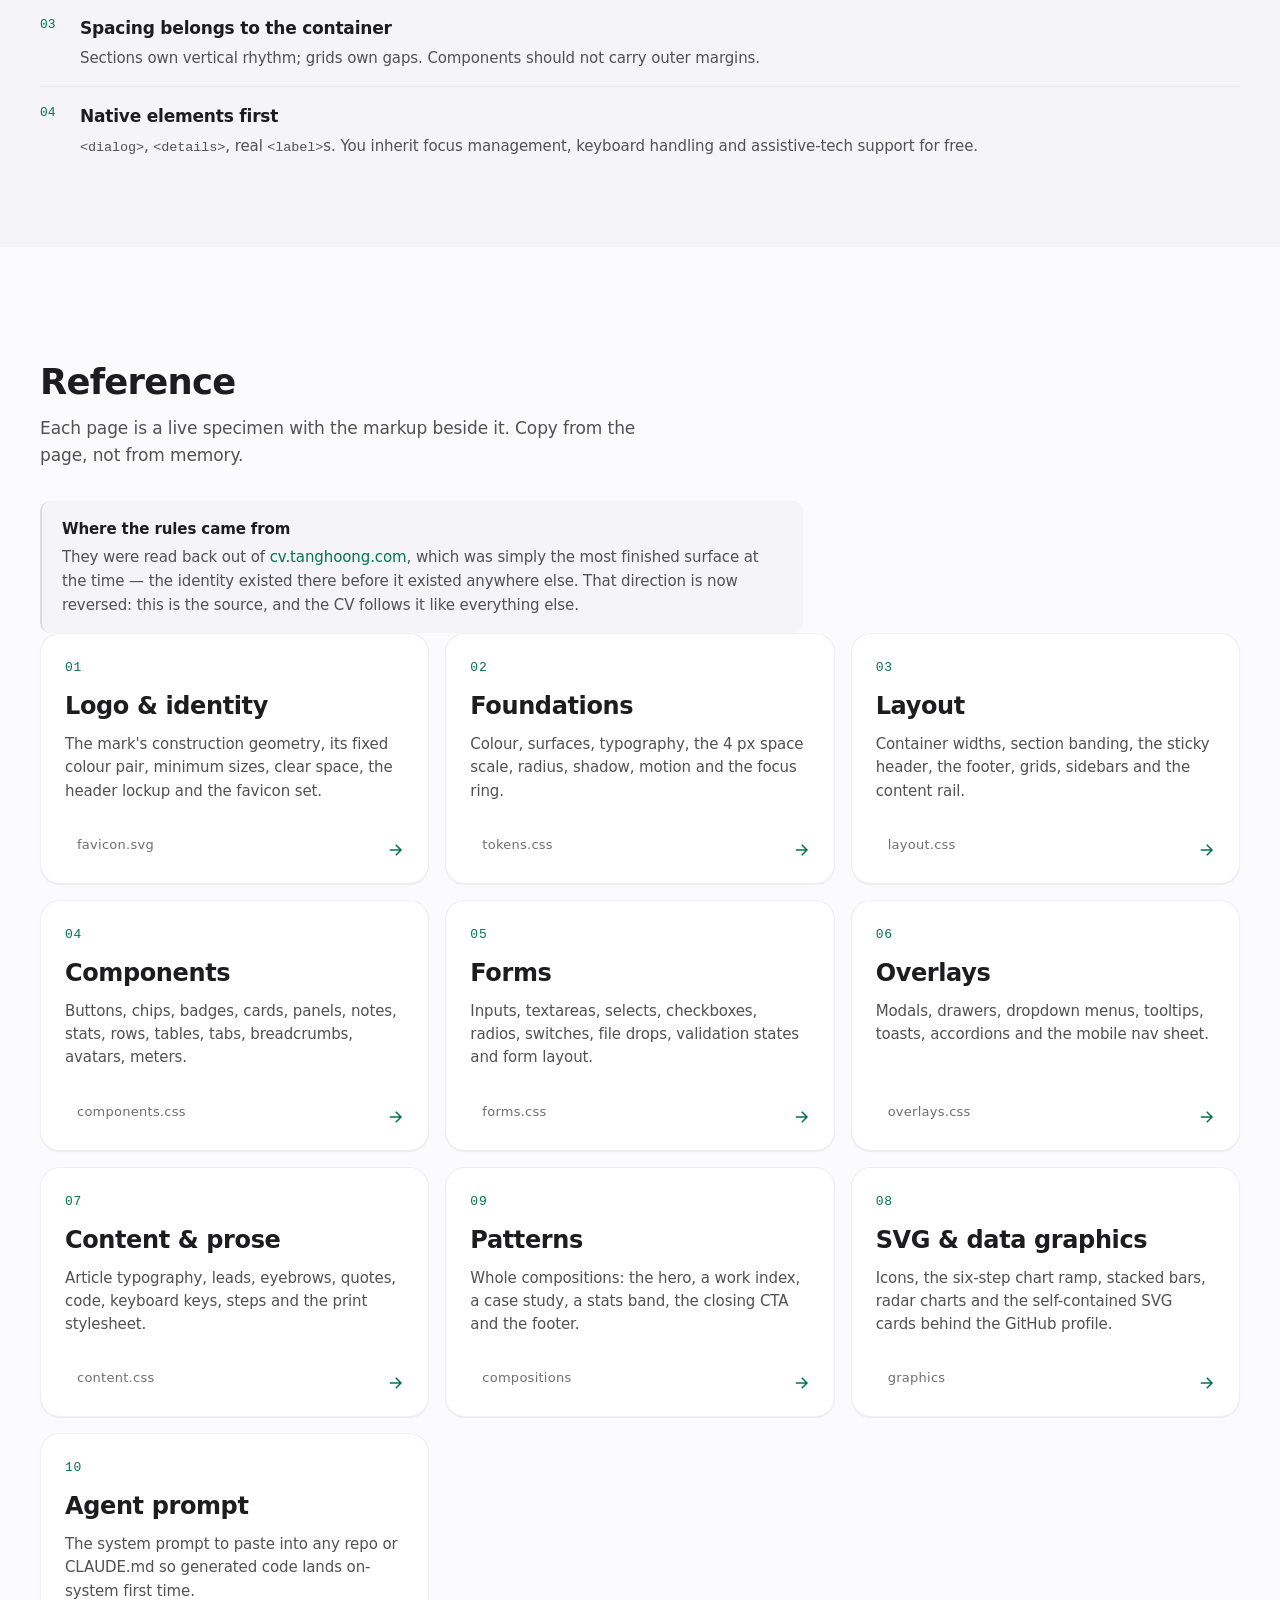
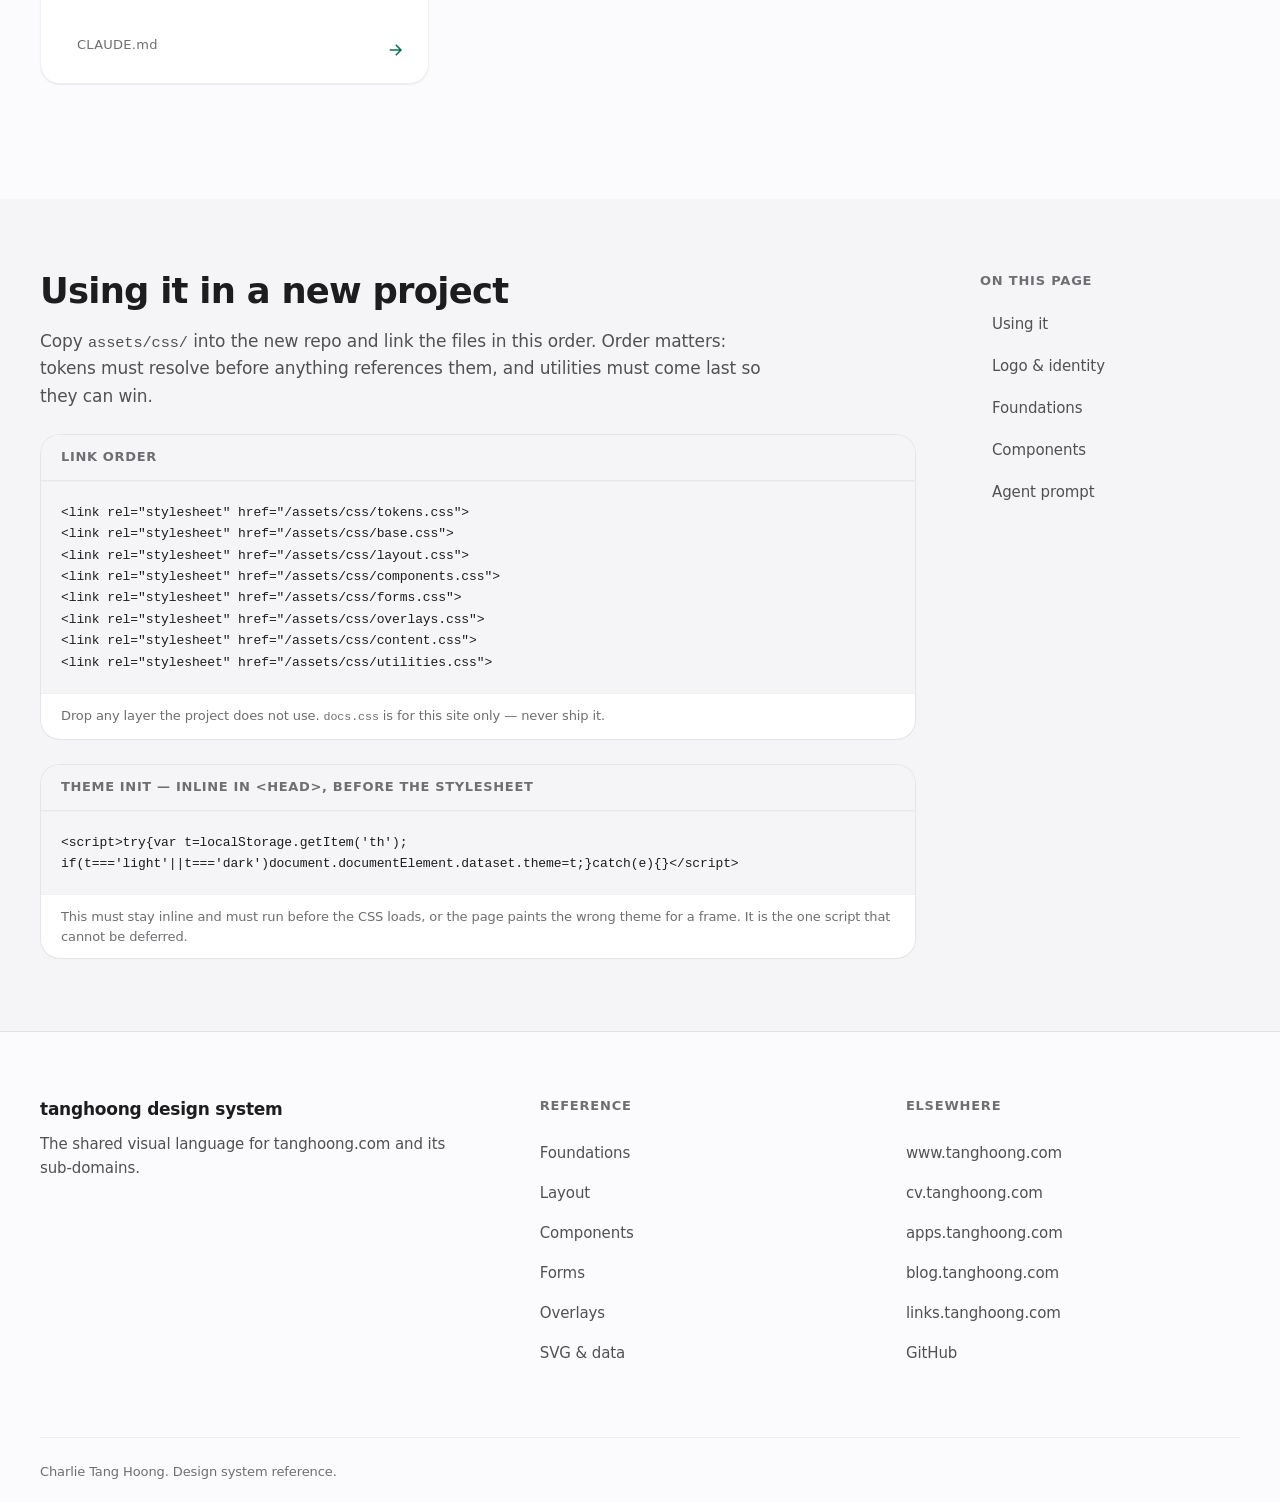
==== commit f175747c: "Reframe the home page, simplify the header, extend the footer The hero led with "extracted from cv.t" ====
--- a/index.html
+++ b/index.html
@@ -4,7 +4,7 @@
 <meta charset="utf-8">
 <meta name="viewport" content="width=device-width, initial-scale=1, viewport-fit=cover">
 <title>tanghoong design system</title>
-<meta name="description" content="The shared design system for tanghoong.com and every sub-domain: tokens, components, layout and the agent prompt that keeps new projects on the same page.">
+<meta name="description" content="The visual identity behind every tanghoong.com property — the mark, the colour, the type, the components and the rules — documented so a new sub-domain looks like it belongs on day one.">
 <link rel="canonical" href="https://design.tanghoong.com/">
 <meta name="theme-color" content="#fbfbfd" media="(prefers-color-scheme: light)">
 <meta name="theme-color" content="#000000" media="(prefers-color-scheme: dark)">
@@ -60,19 +60,15 @@
     </nav>
 
     <div class="head-end">
-      <div class="head-tools">
-        <button class="iconbtn" type="button" data-theme-toggle aria-label="Theme">
-          <svg width="18" height="18" viewBox="0 0 24 24" fill="none" stroke="currentColor" stroke-width="1.8" aria-hidden="true"><circle cx="12" cy="12" r="4"/><path d="M12 2v2m0 16v2M4.9 4.9l1.4 1.4m11.4 11.4 1.4 1.4M2 12h2m16 0h2M4.9 19.1l1.4-1.4M17.7 6.3l1.4-1.4"/></svg>
-        </button>
-      </div>
-      <a class="btn btn--filled btn--sm head-cta" href="/pages/prompt.html">Agent prompt</a>
+      <button class="iconbtn" type="button" data-theme-toggle aria-label="Theme">
+        <svg width="18" height="18" viewBox="0 0 24 24" fill="none" stroke="currentColor" stroke-width="1.8" aria-hidden="true"><circle cx="12" cy="12" r="4"/><path d="M12 2v2m0 16v2M4.9 4.9l1.4 1.4m11.4 11.4 1.4 1.4M2 12h2m16 0h2M4.9 19.1l1.4-1.4M17.7 6.3l1.4-1.4"/></svg>
+      </button>
+      <button class="iconbtn navsheet__trigger" type="button" data-navsheet-open aria-label="Menu" aria-haspopup="dialog">
+        <svg width="20" height="20" viewBox="0 0 24 24" fill="none" stroke="currentColor" stroke-width="2" aria-hidden="true"><path d="M4 7h16M4 12h16M4 17h16"/></svg>
+      </button>
     </div>
   </div>
 
-
-    <button class="navsheet__trigger" type="button" data-navsheet-open aria-label="Menu" aria-haspopup="dialog">
-      <svg width="20" height="20" viewBox="0 0 24 24" fill="none" stroke="currentColor" stroke-width="2" aria-hidden="true"><path d="M4 7h16M4 12h16M4 17h16"/></svg>
-    </button>
 </header>
 
 <dialog class="drawer navsheet" data-navsheet aria-label="Site menu">
@@ -106,26 +102,44 @@
   <!-- Hero -->
   <section class="section s-page">
     <div class="container container--wide">
-      <p class="eyebrow">Design system</p>
-      <h1 class="mt-3 measure-headline--tight">One system, every tanghoong property.</h1>
+      <p class="eyebrow">tanghoong.com — visual identity</p>
+      <h1 class="mt-3 measure-headline">The house style, written down.</h1>
       <p class="lede mt-6">
-        Extracted from <a href="https://cv.tanghoong.com/">cv.tanghoong.com</a> and normalised into a
-        token set, a component library and an agent prompt. Every new sub-domain, page or repo
-        starts here so nothing drifts.
+        The green, the system type, the hairlines, the way a card lifts and a section bands —
+        this is the look every tanghoong property shares, and this is where it is defined.
+        One identity, documented once, so a new sub-domain reads as ours the day it ships
+        instead of six revisions later.
       </p>
       <div class="cluster mt-8">
-        <a class="btn btn--filled" href="/pages/foundations.html">Start with foundations</a>
-        <a class="btn btn--quiet" href="/pages/prompt.html">Copy the agent prompt</a>
-        <a class="btn btn--outline" href="/llms.txt">llms.txt</a>
-      </div>
-      <p class="sm t3 mt-4">
-        Building with an agent? Point it at <a href="/llms.txt"><code>/llms.txt</code></a> —
-        the whole system as one plain-text spec. These pages are for humans.
-      </p>
+        <a class="btn btn--filled" href="/pages/brand.html">Start with the mark</a>
+        <a class="btn btn--quiet" href="/pages/foundations.html">Foundations</a>
+      </div>
       <p class="sm t3 mt-8 demo-rule">
         System fonts, no webfont request. Light and dark from one <code>light-dark()</code> token set.
         Every control clears a 44&nbsp;px touch target. Zero build step — the CSS files are the artefact.
       </p>
+    </div>
+  </section>
+
+  <!-- Agent path. Its own block because it is a different job from reading the
+       pages, and it is the reason most visits to this site happen at all. -->
+  <section class="section section--tight s-page">
+    <div class="container container--wide">
+      <div class="panel panel--elevated measure-wide">
+        <p class="eyebrow">Building with an agent?</p>
+        <p class="lead mt-3">Give it <a href="/llms.txt"><code>/llms.txt</code></a> and skip these pages entirely.</p>
+        <p class="t2 mt-4 measure">
+          It is the whole system as one plain-text file — every token with its real value, the
+          full class vocabulary, the layout rules, and the traps that have already cost a day
+          to find. One fetch, no crawling, and it is maintained alongside the CSS rather than
+          written about it. The pages you are looking at are the human documentation; that
+          file is the machine one.
+        </p>
+        <div class="cluster mt-6">
+          <a class="btn btn--tinted" href="/llms.txt">Open llms.txt</a>
+          <a class="btn btn--quiet" href="/pages/prompt.html">Or pin the rules in a CLAUDE.md</a>
+        </div>
+      </div>
     </div>
   </section>
 
@@ -169,6 +183,14 @@
         </div>
       </div>
 
+      <div class="note mt-6 measure-wide">
+        <strong class="note__title">Where the rules came from</strong>
+        They were read back out of <a href="https://cv.tanghoong.com/">cv.tanghoong.com</a>, which
+        was simply the most finished surface at the time — the identity existed there before it
+        existed anywhere else. That direction is now reversed: this is the source, and the CV
+        follows it like everything else.
+      </div>
+
       <div class="cards cards--3">
         <a class="card" href="/pages/brand.html">
           <span class="idx__n">01</span>
@@ -313,7 +335,9 @@
       <div>
         <p class="foot-h">Elsewhere</p>
         <ul class="foot-list">
+          <li><a href="https://www.tanghoong.com/">www.tanghoong.com</a></li>
           <li><a href="https://cv.tanghoong.com/">cv.tanghoong.com</a></li>
+          <li><a href="https://apps.tanghoong.com/">apps.tanghoong.com</a></li>
           <li><a href="https://blog.tanghoong.com/">blog.tanghoong.com</a></li>
           <li><a href="https://links.tanghoong.com/">links.tanghoong.com</a></li>
           <li><a href="https://github.com/tanghoong">GitHub</a></li>
--- a/assets/css/layout.css
+++ b/assets/css/layout.css
@@ -80,13 +80,13 @@
 }
 .head-nav a[aria-current] { color: var(--text); font-weight: 600; }
 
-.head-end   { display: flex; align-items: center; gap: var(--s-3); margin-inline-start: auto; }
-.head-tools { display: none; align-items: center; gap: var(--s-2); }
-.head-cta   { display: none; }
+/* Two controls, always side by side: theme, then the menu. Nothing else goes
+   here — a call to action in the corner competes with the one in the hero,
+   and the corner loses. */
+.head-end { display: flex; align-items: center; gap: var(--s-2); margin-inline-start: auto; }
 
 @media (width >= 900px) {
-  .head-nav, .head-tools { display: flex; }
-  .head-cta { display: inline-flex; }
+  .head-nav { display: flex; }
   /* Hide the trigger, not the sheet: the sheet is a <dialog>, and its own
      display is controlled by the UA's dialog:not([open]) rule. */
   .navsheet__trigger { display: none; }
--- a/assets/css/overlays.css
+++ b/assets/css/overlays.css
@@ -116,22 +116,10 @@
    inside it gets trapped in the 56px header box in the top corner instead of
    covering the viewport. Using a <dialog> in the top layer sidesteps the
    problem entirely; keeping it out of the header keeps it sidestepped. */
-.navsheet__trigger {
-  position: fixed;
-  inset-block-start: calc(env(safe-area-inset-top) + (var(--nav-h) - 44px) / 2);
-  inset-inline-end: max(calc(var(--gutter) - 10px), 8px);
-  z-index: var(--z-sheet);
-  display: grid; place-items: center;
-  inline-size: 44px; block-size: 44px;
-  border: 1px solid var(--hairline);
-  border-radius: var(--r-chip);
-  background: var(--bg-elevated);
-  color: var(--text);
-  cursor: pointer;
-  transition: background-color var(--dur-fast) var(--ease), scale var(--dur-fast) var(--ease);
-}
-.navsheet__trigger:hover  { background: var(--bg-sunken); }
-.navsheet__trigger:active { scale: 0.97; }
+/* The trigger is an .iconbtn in the header's normal flow, sitting beside the
+   theme toggle. It was briefly position:fixed, which meant it floated over
+   whatever was in the top corner instead of lining up with its sibling. */
+.navsheet__trigger { display: grid; }
 
 .navsheet { inline-size: min(86vw, 360px); }
 .navsheet__panel {
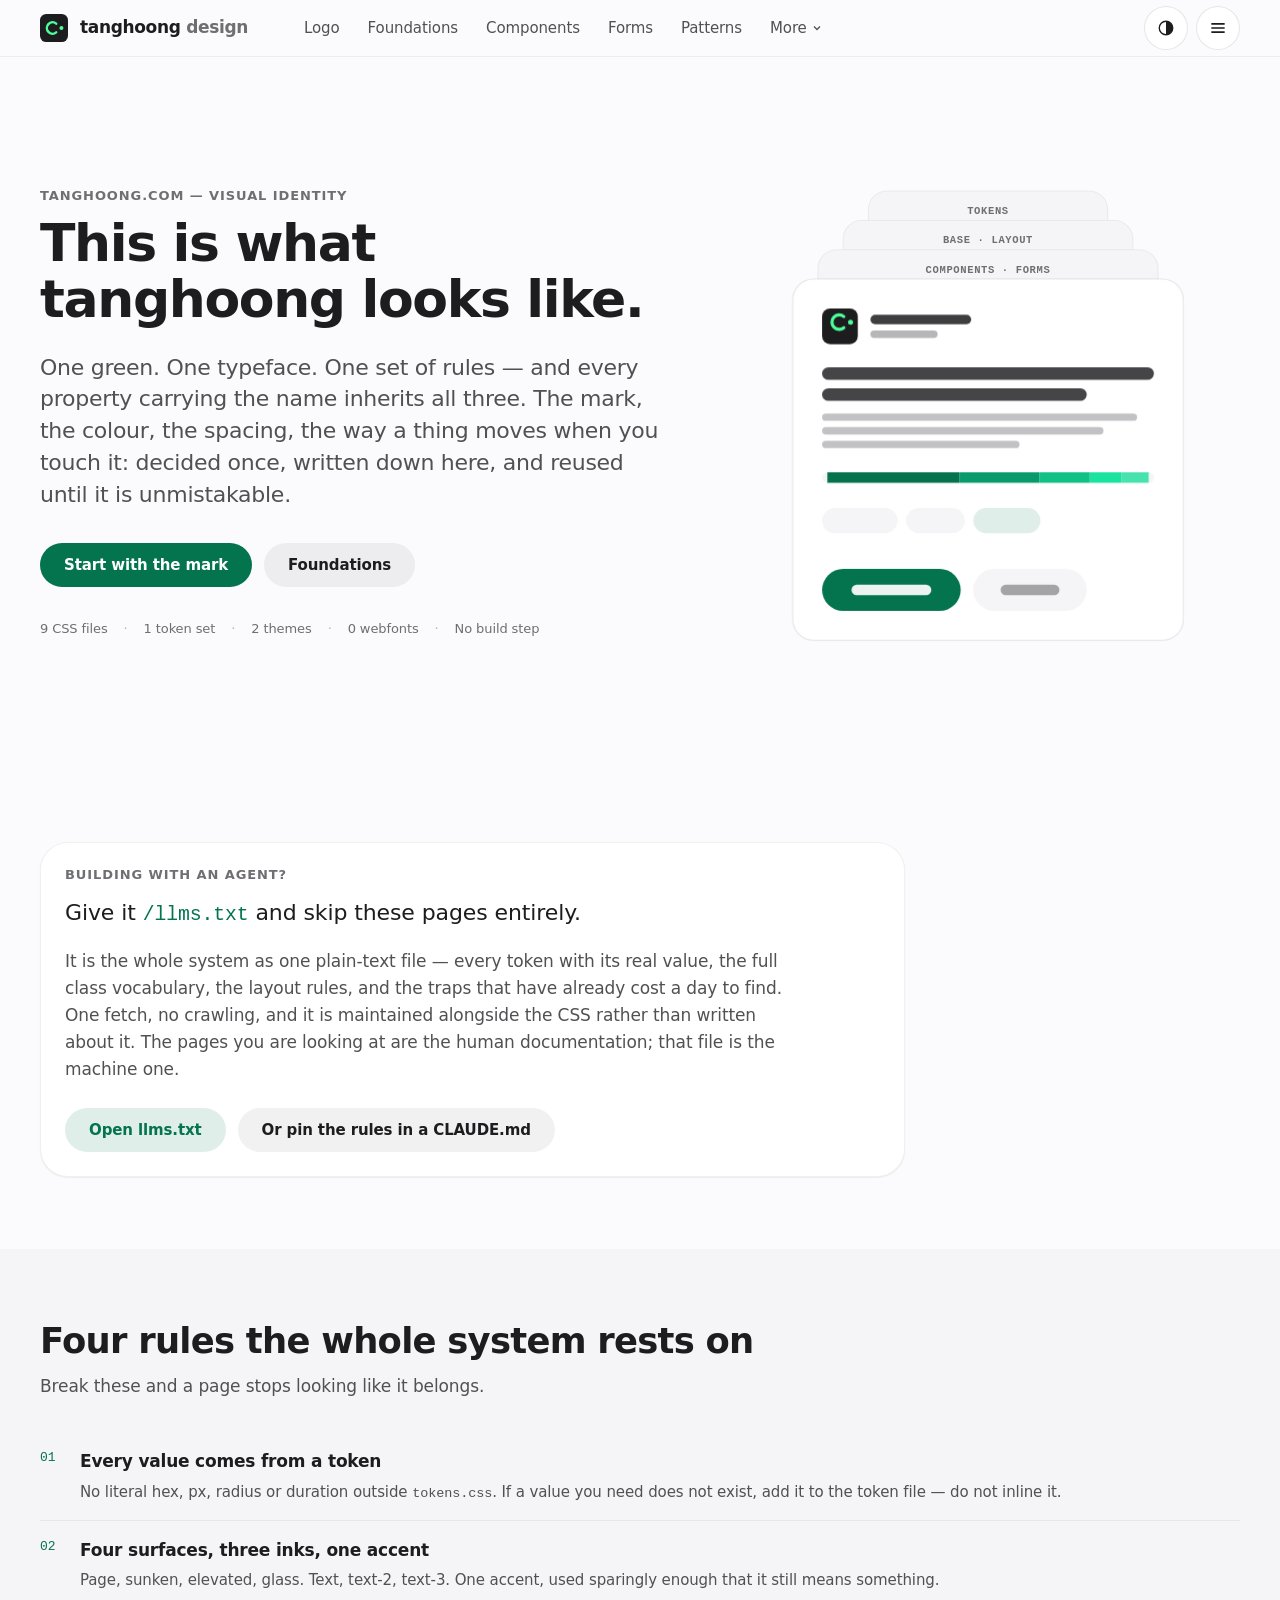
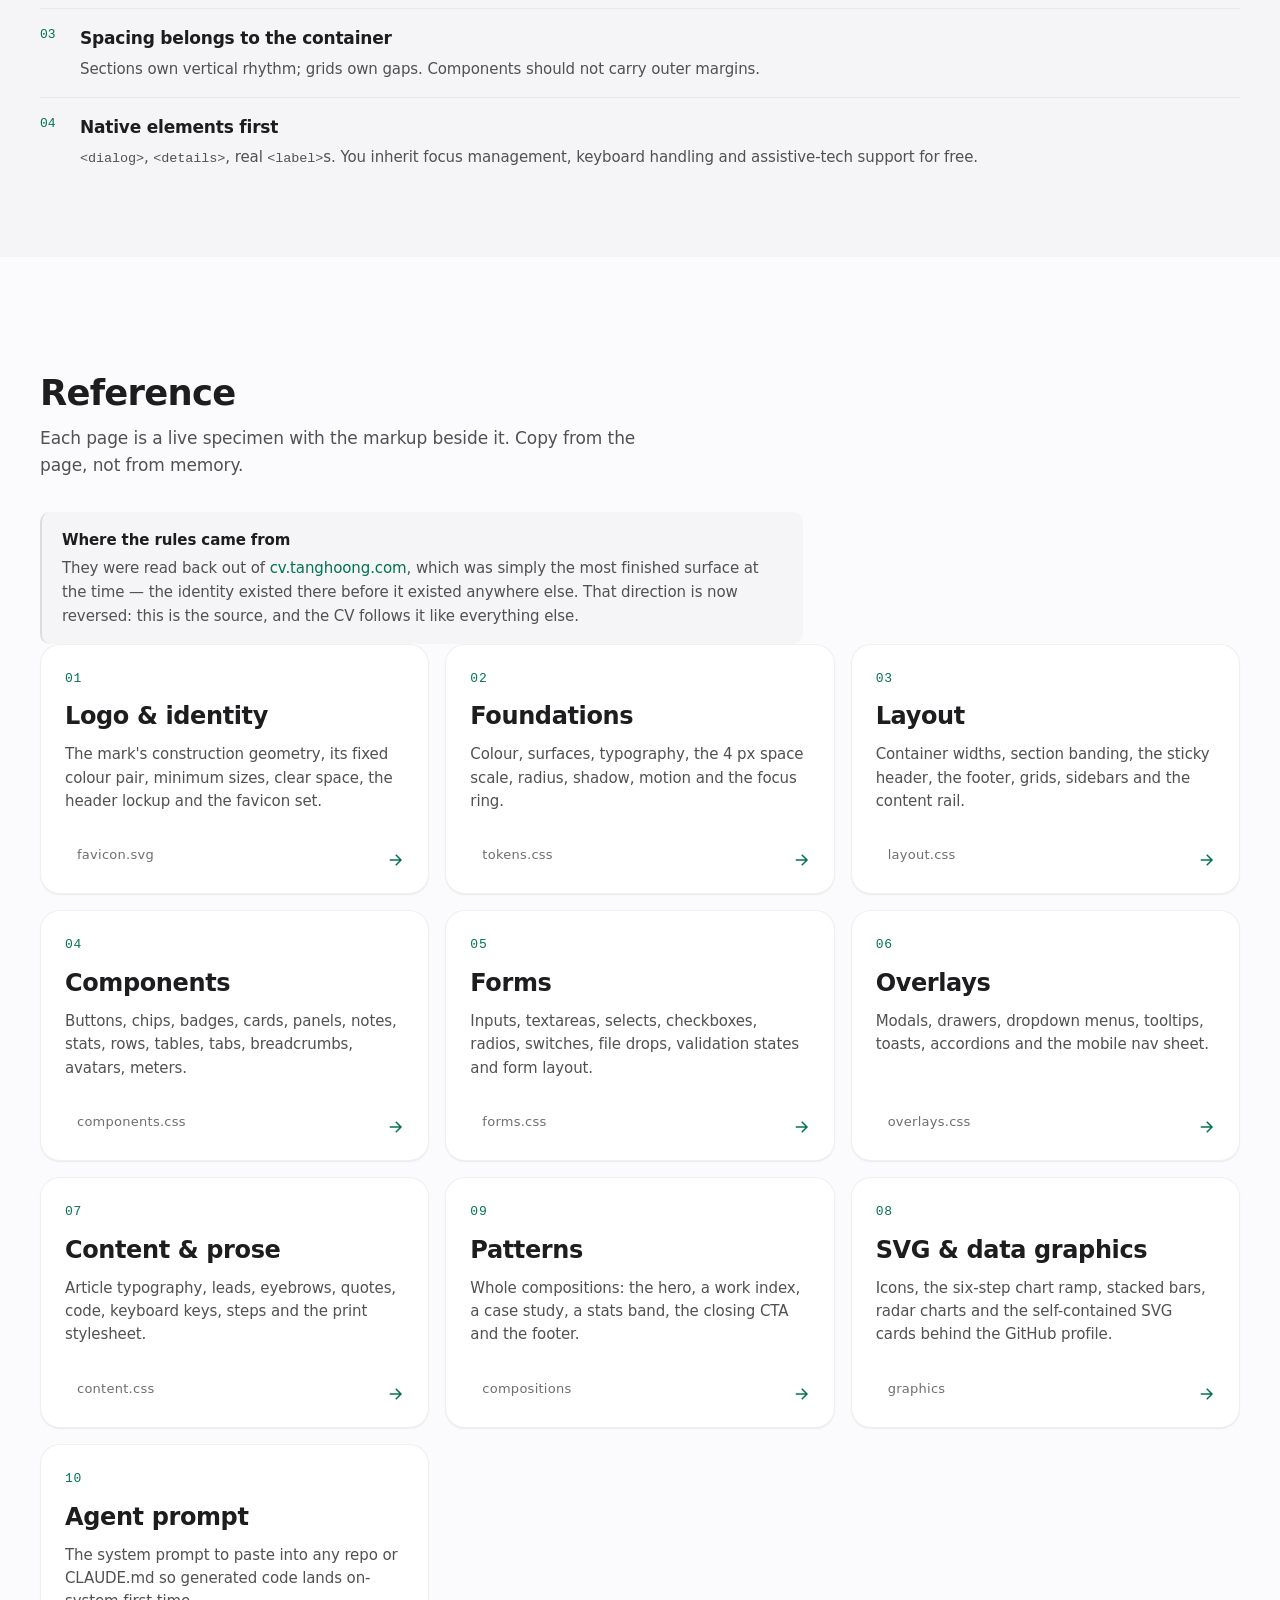
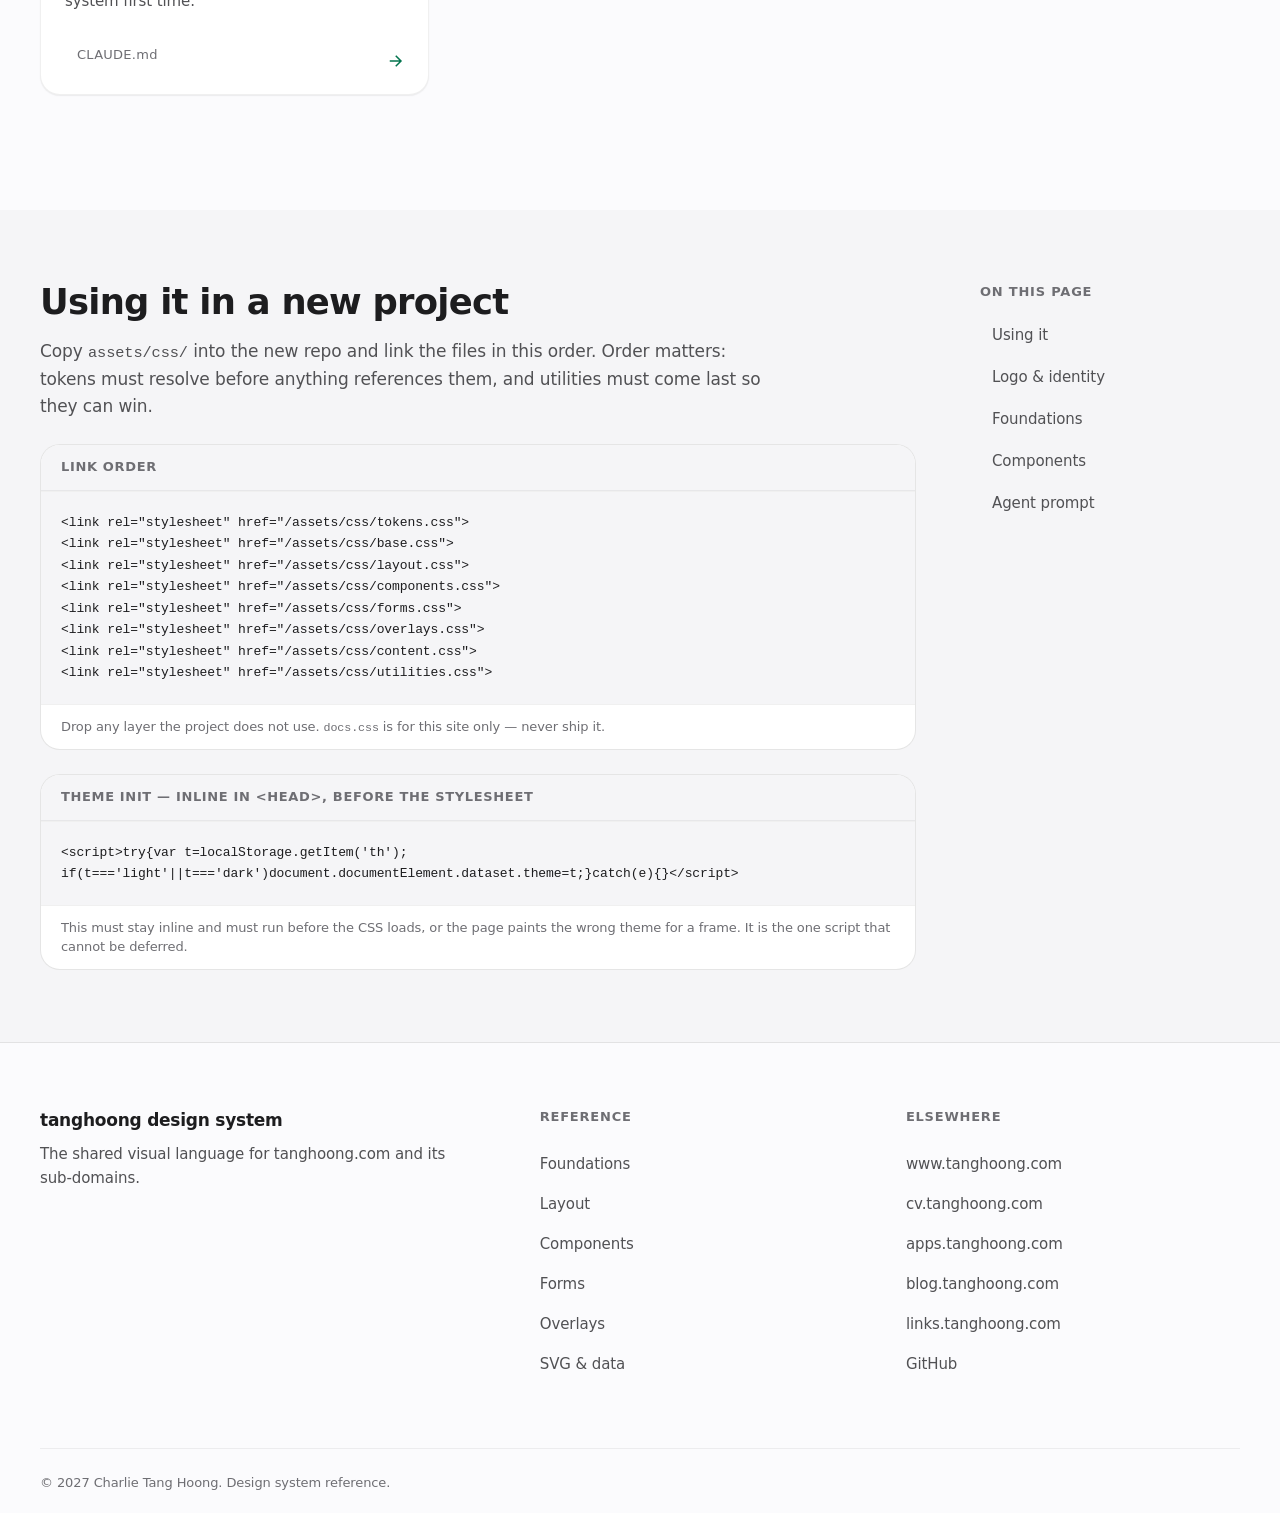
==== commit 5ac251a7: "Fix the theme icon, rebuild the hero, add the copyright line The theme toggle worked but never looke" ====
--- a/index.html
+++ b/index.html
@@ -61,7 +61,7 @@
 
     <div class="head-end">
       <button class="iconbtn" type="button" data-theme-toggle aria-label="Theme">
-        <svg width="18" height="18" viewBox="0 0 24 24" fill="none" stroke="currentColor" stroke-width="1.8" aria-hidden="true"><circle cx="12" cy="12" r="4"/><path d="M12 2v2m0 16v2M4.9 4.9l1.4 1.4m11.4 11.4 1.4 1.4M2 12h2m16 0h2M4.9 19.1l1.4-1.4M17.7 6.3l1.4-1.4"/></svg>
+        <svg class="ic ic--auto" width="18" height="18" viewBox="0 0 24 24" fill="none" stroke="currentColor" stroke-width="1.8" aria-hidden="true"><circle cx="12" cy="12" r="9"/><path d="M12 3v18a9 9 0 0 0 0-18Z" fill="currentColor" stroke="none"/></svg><svg class="ic ic--light" width="18" height="18" viewBox="0 0 24 24" fill="none" stroke="currentColor" stroke-width="1.8" aria-hidden="true"><circle cx="12" cy="12" r="4"/><path d="M12 2v2m0 16v2M4.9 4.9l1.4 1.4m11.4 11.4 1.4 1.4M2 12h2m16 0h2M4.9 19.1l1.4-1.4M17.7 6.3l1.4-1.4"/></svg><svg class="ic ic--dark" width="18" height="18" viewBox="0 0 24 24" fill="none" stroke="currentColor" stroke-width="1.8" aria-hidden="true"><path d="M20 14.5A8.5 8.5 0 0 1 9.5 4a8.5 8.5 0 1 0 10.5 10.5Z"/></svg>
       </button>
       <button class="iconbtn navsheet__trigger" type="button" data-navsheet-open aria-label="Menu" aria-haspopup="dialog">
         <svg width="20" height="20" viewBox="0 0 24 24" fill="none" stroke="currentColor" stroke-width="2" aria-hidden="true"><path d="M4 7h16M4 12h16M4 17h16"/></svg>
@@ -91,7 +91,7 @@
     <a class="sheet-row" href="/pages/prompt.html">Agent prompt</a>
     <div class="sheet-tools">
       <button class="iconbtn" type="button" data-theme-toggle aria-label="Theme">
-        <svg width="18" height="18" viewBox="0 0 24 24" fill="none" stroke="currentColor" stroke-width="1.8" aria-hidden="true"><circle cx="12" cy="12" r="4"/><path d="M12 2v2m0 16v2M4.9 4.9l1.4 1.4m11.4 11.4 1.4 1.4M2 12h2m16 0h2M4.9 19.1l1.4-1.4M17.7 6.3l1.4-1.4"/></svg>
+        <svg class="ic ic--auto" width="18" height="18" viewBox="0 0 24 24" fill="none" stroke="currentColor" stroke-width="1.8" aria-hidden="true"><circle cx="12" cy="12" r="9"/><path d="M12 3v18a9 9 0 0 0 0-18Z" fill="currentColor" stroke="none"/></svg><svg class="ic ic--light" width="18" height="18" viewBox="0 0 24 24" fill="none" stroke="currentColor" stroke-width="1.8" aria-hidden="true"><circle cx="12" cy="12" r="4"/><path d="M12 2v2m0 16v2M4.9 4.9l1.4 1.4m11.4 11.4 1.4 1.4M2 12h2m16 0h2M4.9 19.1l1.4-1.4M17.7 6.3l1.4-1.4"/></svg><svg class="ic ic--dark" width="18" height="18" viewBox="0 0 24 24" fill="none" stroke="currentColor" stroke-width="1.8" aria-hidden="true"><path d="M20 14.5A8.5 8.5 0 0 1 9.5 4a8.5 8.5 0 1 0 10.5 10.5Z"/></svg>
       </button>
     </div>
   </div>
@@ -102,22 +102,93 @@
   <!-- Hero -->
   <section class="section s-page">
     <div class="container container--wide">
-      <p class="eyebrow">tanghoong.com — visual identity</p>
-      <h1 class="mt-3 measure-headline">The house style, written down.</h1>
-      <p class="lede mt-6">
-        The green, the system type, the hairlines, the way a card lifts and a section bands —
-        this is the look every tanghoong property shares, and this is where it is defined.
-        One identity, documented once, so a new sub-domain reads as ours the day it ships
-        instead of six revisions later.
-      </p>
-      <div class="cluster mt-8">
-        <a class="btn btn--filled" href="/pages/brand.html">Start with the mark</a>
-        <a class="btn btn--quiet" href="/pages/foundations.html">Foundations</a>
-      </div>
-      <p class="sm t3 mt-8 demo-rule">
-        System fonts, no webfont request. Light and dark from one <code>light-dark()</code> token set.
-        Every control clears a 44&nbsp;px touch target. Zero build step — the CSS files are the artefact.
-      </p>
+      <div class="hero">
+        <div>
+          <p class="eyebrow">tanghoong.com — visual identity</p>
+          <h1 class="mt-3 measure-headline">This is what tanghoong looks like.</h1>
+          <p class="lede mt-6">
+            One green. One typeface. One set of rules — and every property carrying the name
+            inherits all three. The mark, the colour, the spacing, the way a thing moves when
+            you touch it: decided once, written down here, and reused until it is unmistakable.
+          </p>
+          <div class="cluster mt-8">
+            <a class="btn btn--filled" href="/pages/brand.html">Start with the mark</a>
+            <a class="btn btn--quiet" href="/pages/foundations.html">Foundations</a>
+          </div>
+          <ul class="hero__proof">
+            <li>9 CSS files</li>
+            <li>1 token set</li>
+            <li>2 themes</li>
+            <li>0 webfonts</li>
+            <li>No build step</li>
+          </ul>
+        </div>
+
+        <!-- Decorative, and last in the DOM on purpose: the headline and the
+             actions come first for a screen reader and on a narrow viewport. -->
+        <div class="hero__media" aria-hidden="true">
+          <svg class="sysfig" viewBox="0 0 400 460" width="100%" role="presentation" focusable="false">
+            <!-- The layers of the system, stacked. Each band is one CSS file;
+                 they resolve into the interface on the front panel. -->
+            <g class="sysfig__layer" style="animation-delay:.02s">
+              <rect x="86" y="18" width="228" height="56" rx="18" fill="var(--bg-sunken)" stroke="var(--hairline-soft)"/>
+              <text x="200" y="40" text-anchor="middle" font-size="10" font-weight="600" fill="var(--text-3)" letter-spacing="0.06em">TOKENS</text>
+            </g>
+            <g class="sysfig__layer" style="animation-delay:.08s">
+              <rect x="62" y="46" width="276" height="56" rx="18" fill="var(--bg-sunken)" stroke="var(--hairline-soft)"/>
+              <text x="200" y="68" text-anchor="middle" font-size="10" font-weight="600" fill="var(--text-3)" letter-spacing="0.06em">BASE · LAYOUT</text>
+            </g>
+            <g class="sysfig__layer" style="animation-delay:.14s">
+              <rect x="38" y="74" width="324" height="56" rx="18" fill="var(--bg-sunken)" stroke="var(--hairline-soft)"/>
+              <text x="200" y="96" text-anchor="middle" font-size="10" font-weight="600" fill="var(--text-3)" letter-spacing="0.06em">COMPONENTS · FORMS</text>
+            </g>
+
+            <!-- The front panel: the system resolved into an actual interface. -->
+            <g class="sysfig__layer" style="animation-delay:.2s">
+              <rect x="14" y="102" width="372" height="344" rx="20" fill="var(--bg-elevated)" stroke="var(--hairline)"/>
+            </g>
+
+            <g class="sysfig__bit" style="animation-delay:.3s">
+              <rect x="42" y="130" width="34" height="34" rx="7.6" fill="#1d1d1f"/>
+              <path d="M62.7 137.7a6.9 6.9 0 1 0 0 10.6" fill="none" stroke="#4dff9b" stroke-width="3" stroke-linecap="round"/>
+              <circle cx="69.1" cy="143" r="2.4" fill="#4dff9b"/>
+              <rect x="88" y="136" width="96" height="9" rx="4.5" fill="var(--text)" opacity="0.85"/>
+              <rect x="88" y="151" width="64" height="7" rx="3.5" fill="var(--text-3)" opacity="0.5"/>
+            </g>
+
+            <g class="sysfig__bit" style="animation-delay:.36s">
+              <rect x="42" y="186" width="316" height="12" rx="6" fill="var(--text)" opacity="0.82"/>
+              <rect x="42" y="206" width="252" height="12" rx="6" fill="var(--text)" opacity="0.82"/>
+              <rect x="42" y="230" width="300" height="7" rx="3.5" fill="var(--text-3)" opacity="0.42"/>
+              <rect x="42" y="243" width="268" height="7" rx="3.5" fill="var(--text-3)" opacity="0.42"/>
+              <rect x="42" y="256" width="188" height="7" rx="3.5" fill="var(--text-3)" opacity="0.42"/>
+            </g>
+
+            <!-- The chart ramp, as a stacked bar. -->
+            <g class="sysfig__bit" style="animation-delay:.42s">
+              <rect x="42" y="286" width="316" height="10" rx="5" fill="var(--bg-sunken)"/>
+              <path d="M47 286h126v10H47z" fill="var(--c-1)"/>
+              <path d="M173 286h76v10h-76z" fill="var(--c-2)"/>
+              <path d="M249 286h48v10h-48z" fill="var(--c-3)"/>
+              <path d="M297 286h30v10h-30z" fill="var(--c-4)"/>
+              <path d="M327 286h26v10h-26z" fill="var(--c-5)"/>
+            </g>
+
+            <!-- Chips and the primary action. -->
+            <g class="sysfig__bit" style="animation-delay:.48s">
+              <rect x="42" y="320" width="72" height="24" rx="12" fill="var(--bg-sunken)"/>
+              <rect x="122" y="320" width="56" height="24" rx="12" fill="var(--bg-sunken)"/>
+              <rect x="186" y="320" width="64" height="24" rx="12" fill="var(--accent-wash)"/>
+            </g>
+            <g class="sysfig__bit" style="animation-delay:.54s">
+              <rect x="42" y="378" width="132" height="40" rx="20" fill="var(--accent)"/>
+              <rect x="70" y="393" width="76" height="10" rx="5" fill="var(--accent-ink)" opacity="0.92"/>
+              <rect x="186" y="378" width="108" height="40" rx="20" fill="var(--bg-sunken)"/>
+              <rect x="212" y="393" width="56" height="10" rx="5" fill="var(--text-3)" opacity="0.6"/>
+            </g>
+          </svg>
+        </div>
+      </div>
     </div>
   </section>
 
@@ -183,7 +254,7 @@
         </div>
       </div>
 
-      <div class="note mt-6 measure-wide">
+      <div class="note measure-wide">
         <strong class="note__title">Where the rules came from</strong>
         They were read back out of <a href="https://cv.tanghoong.com/">cv.tanghoong.com</a>, which
         was simply the most finished surface at the time — the identity existed there before it
@@ -191,7 +262,7 @@
         follows it like everything else.
       </div>
 
-      <div class="cards cards--3">
+      <div class="cards cards--3 mt-10">
         <a class="card" href="/pages/brand.html">
           <span class="idx__n">01</span>
           <span class="card__title">Logo &amp; identity</span>
@@ -344,7 +415,7 @@
         </ul>
       </div>
     </div>
-    <p class="foot-legal">Charlie Tang Hoong. Design system reference.</p>
+    <p class="foot-legal">&copy; 2027 Charlie Tang Hoong. Design system reference.</p>
   </div>
 </footer>
 
--- a/assets/css/layout.css
+++ b/assets/css/layout.css
@@ -188,3 +188,26 @@
   color: var(--text);
   background: color-mix(in oklab, var(--text) 5%, transparent);
 }
+
+/* --- Hero ----------------------------------------------------------------
+   Text and an optional figure. Single column until there is genuinely room
+   for two — a hero that goes side-by-side too early squeezes the headline
+   into a column narrower than its own measure. */
+.hero { display: grid; gap: var(--s-10); align-items: center; }
+@media (width >= 900px) {
+  .hero { grid-template-columns: minmax(0, 1fr) minmax(0, 0.8fr); gap: var(--s-16); }
+}
+/* The figure is decoration: it goes last in the DOM so a screen reader and a
+   narrow viewport both reach the headline and the actions first. */
+.hero__media { justify-self: center; inline-size: 100%; max-inline-size: 420px; }
+.hero__proof {
+  display: flex; flex-wrap: wrap;
+  gap: var(--s-2) var(--s-4);
+  margin-block-start: var(--s-8);
+  font-size: var(--fs-xs); color: var(--text-3);
+  list-style: none; padding: 0;
+}
+.hero__proof li { margin: 0; }
+.hero__proof li + li::before {
+  content: "·"; margin-inline-end: var(--s-4); opacity: 0.5;
+}
--- a/assets/css/components.css
+++ b/assets/css/components.css
@@ -61,6 +61,20 @@
 .iconbtn:hover  { background: var(--bg-sunken); }
 .iconbtn:active { scale: 0.97; }
 
+/* --- Theme toggle icon ---------------------------------------------------
+   Three icons in the button, one visible at a time. Driven entirely by the
+   data-theme attribute rather than by script: the icon is then a function of
+   the actual theme state and cannot drift out of sync with it.
+
+   No attribute at all means Auto, which is the default and so needs no
+   selector of its own — the other two override it. */
+.ic { display: none; }
+.ic--auto { display: inline-flex; }
+:root[data-theme="light"] .ic--auto,
+:root[data-theme="dark"]  .ic--auto { display: none; }
+:root[data-theme="light"] .ic--light { display: inline-flex; }
+:root[data-theme="dark"]  .ic--dark  { display: inline-flex; }
+
 /* Inline "more" link with a nudging arrow. */
 .link-more {
   display: inline-flex; align-items: center; gap: var(--s-2);
--- a/assets/css/docs.css
+++ b/assets/css/docs.css
@@ -192,3 +192,13 @@
   background-position: 0 0, 0 8px, 8px -8px, -8px 0;
 }
 .mark-on { display: grid; place-items: center; padding: var(--s-8); border-radius: var(--r-md); }
+
+/* --- Hero figure ---------------------------------------------------------
+   The stacked-layers graphic on the home page. Entrance only, and base.css's
+   global reduced-motion rule already covers it because the SVG is inline in
+   the document rather than loaded as a file. */
+.sysfig__layer, .sysfig__bit { animation: sysfig-rise var(--dur-slow) var(--ease) both; }
+@keyframes sysfig-rise { from { opacity: 0; transform: translateY(10px); } }
+/* var() resolves reliably in a stylesheet; in an SVG presentation attribute it
+   is patchier across browsers, so the type is styled here instead. */
+.sysfig text { font-family: var(--font-mono); }
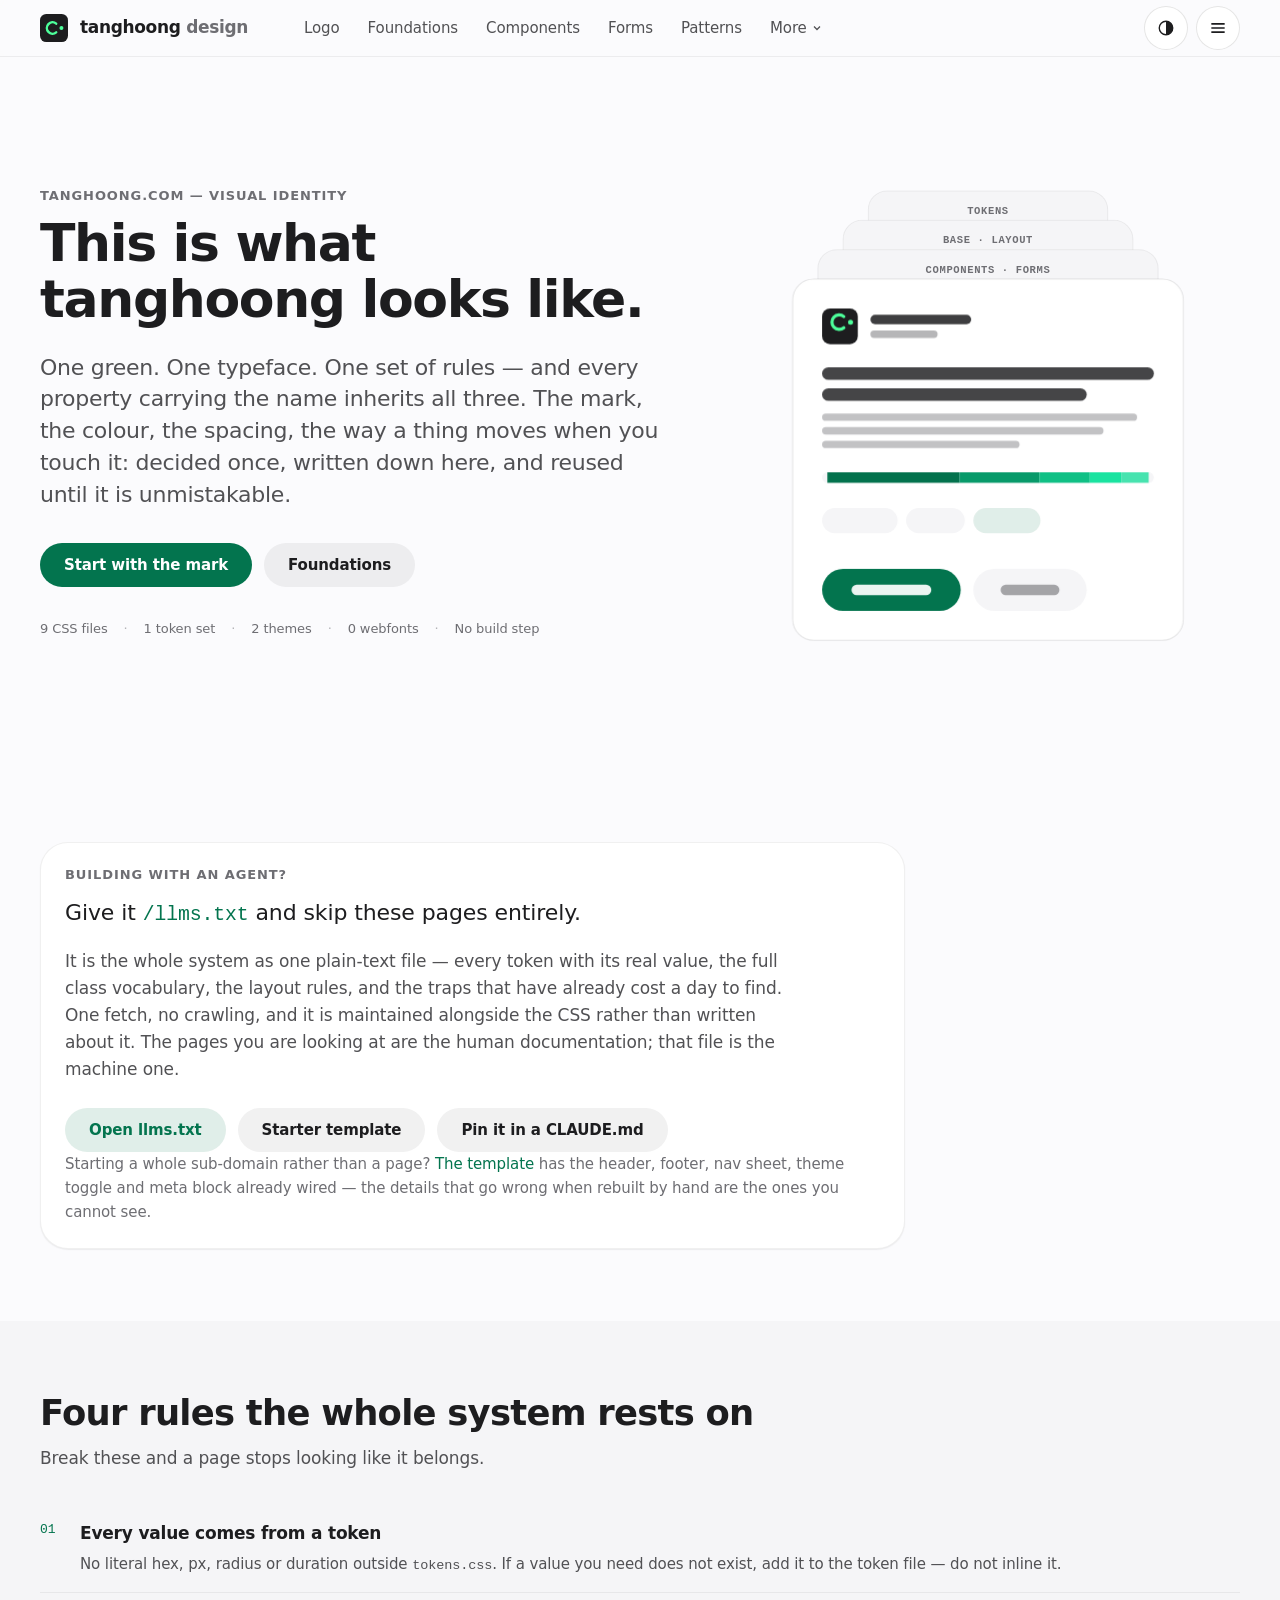
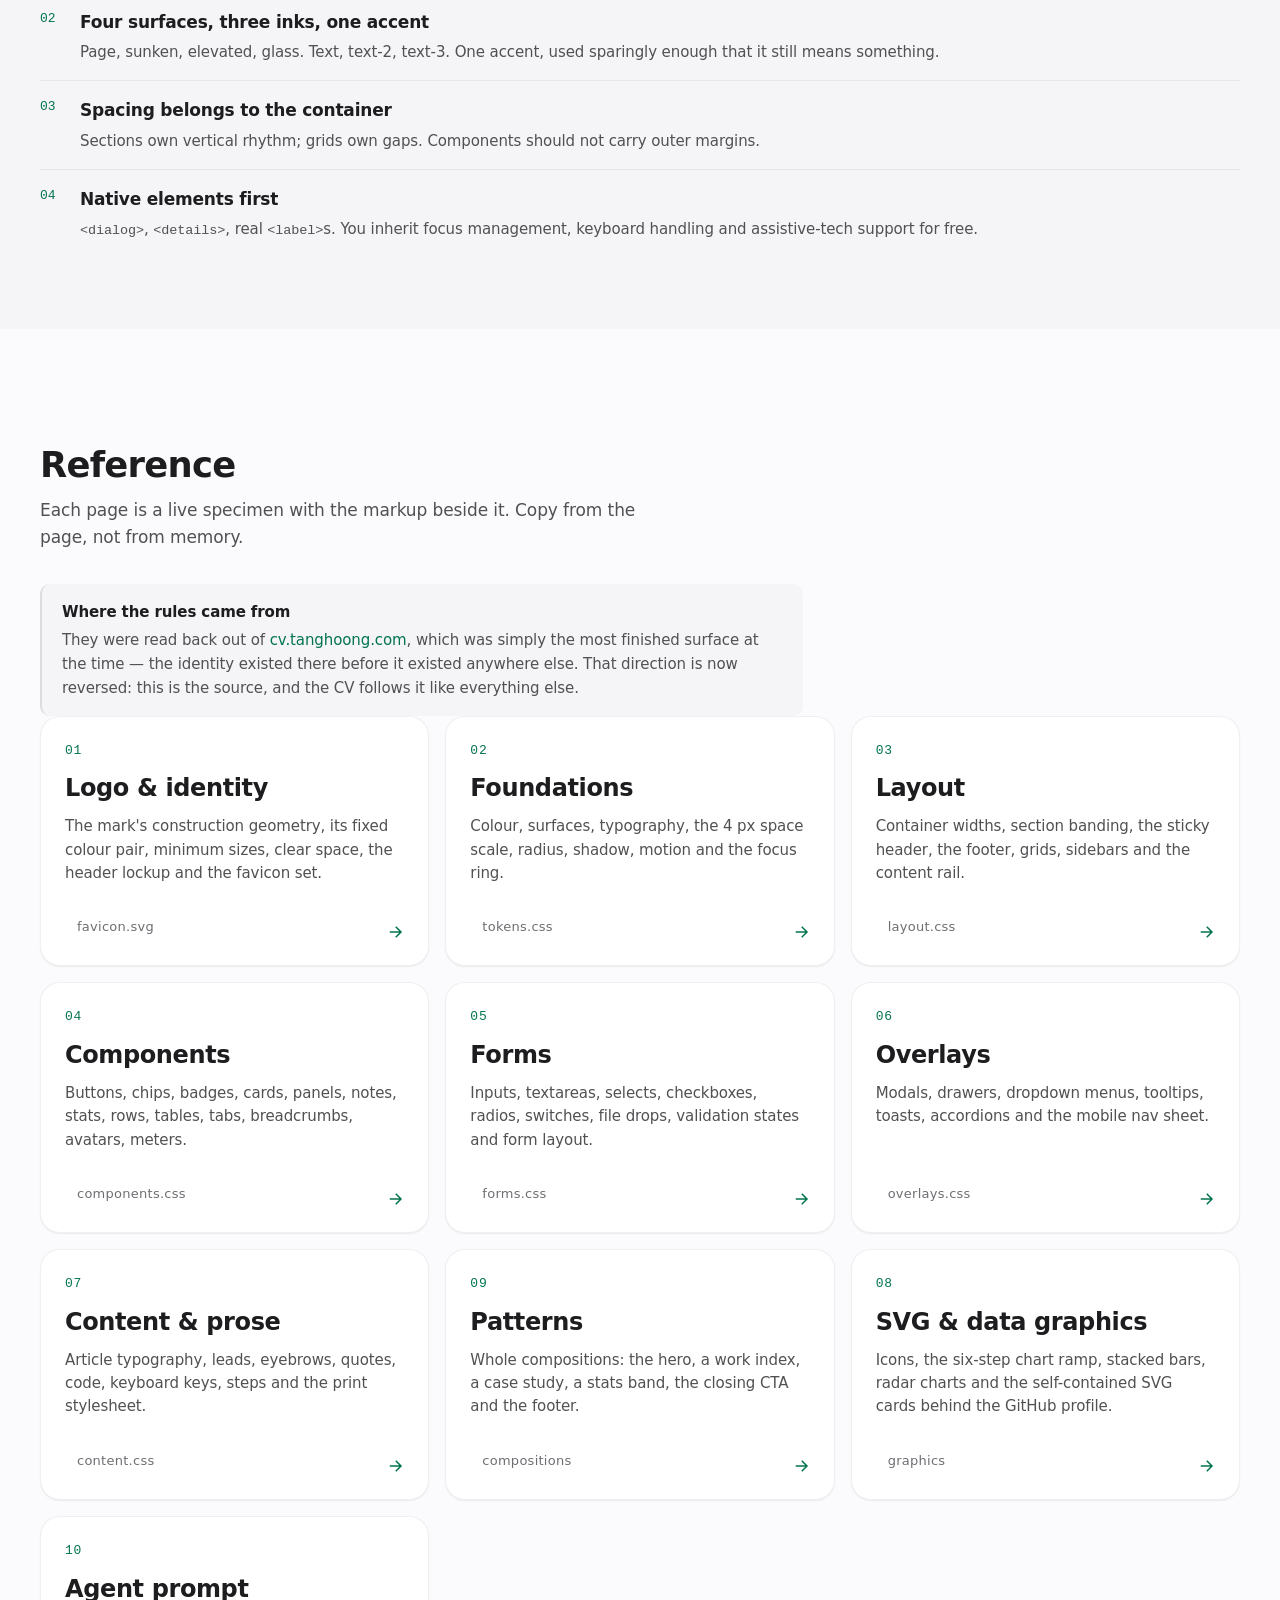
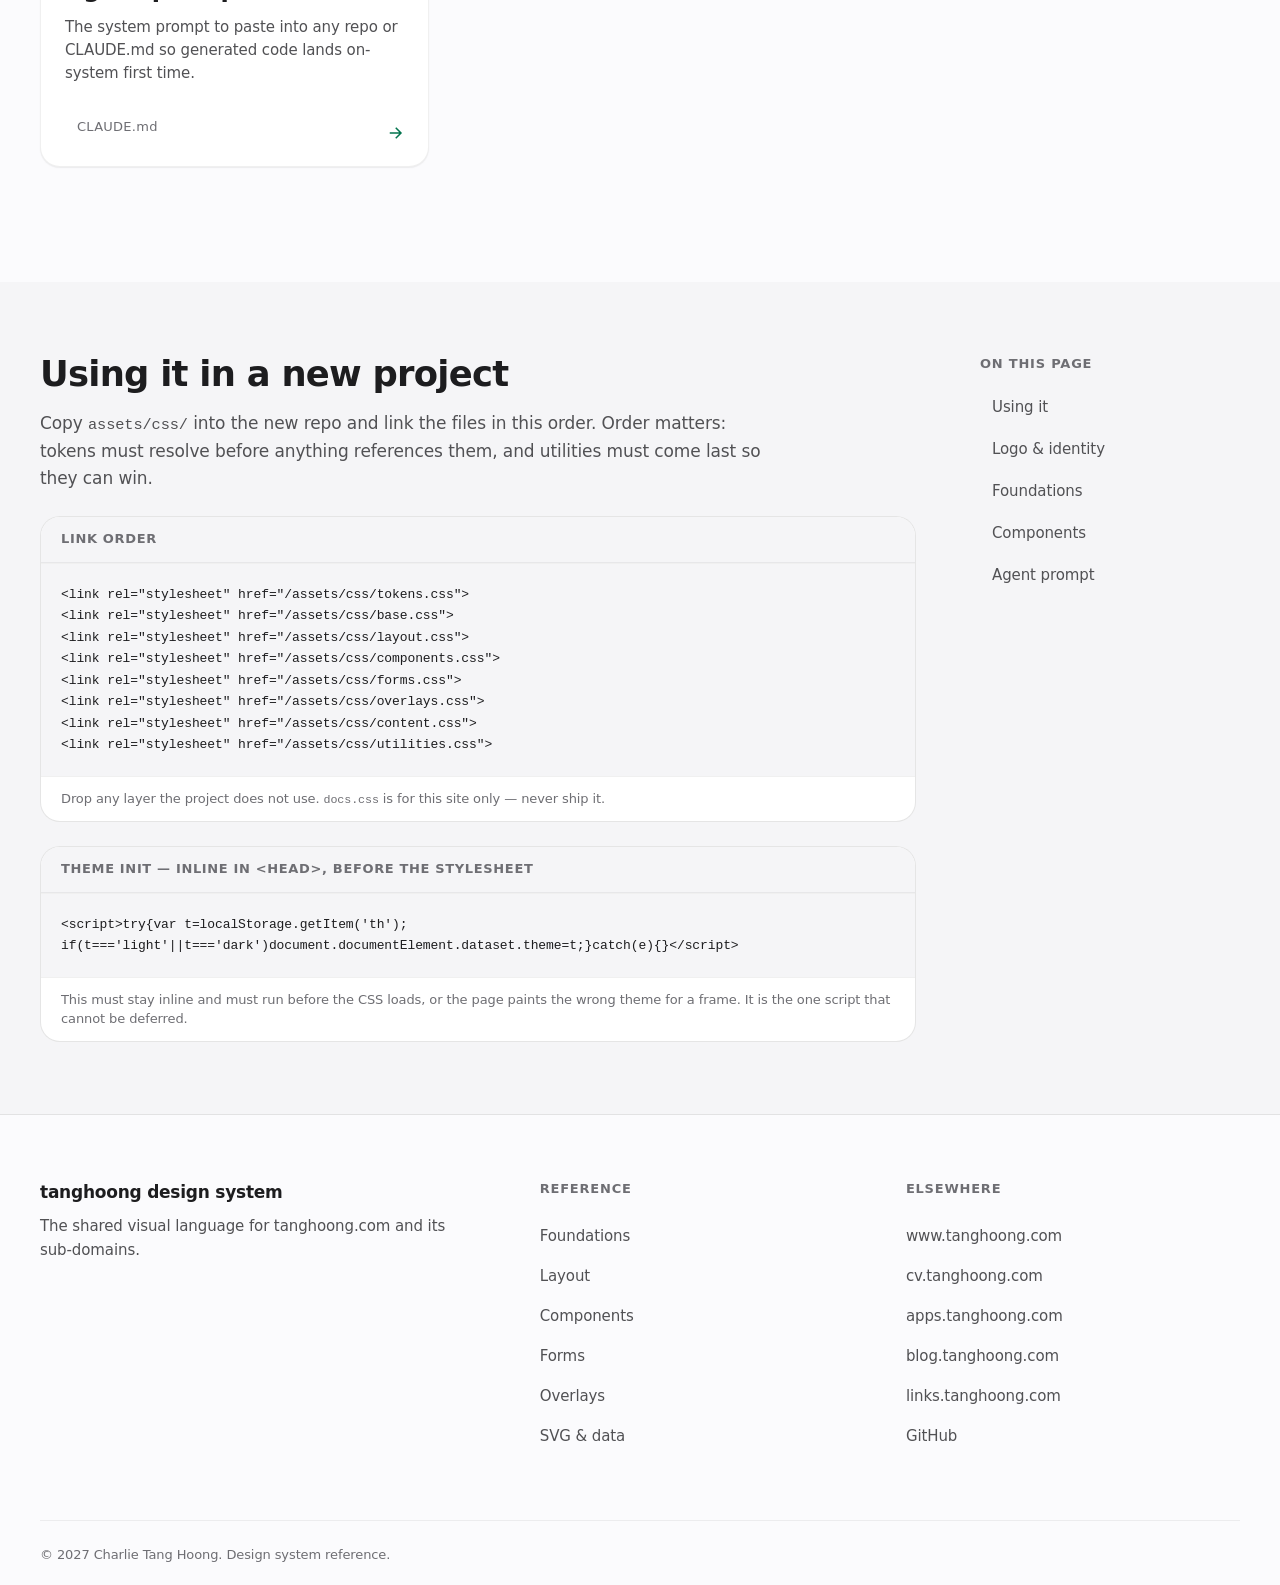
==== commit 3bef8367: "Close the launch gaps: starter template, social meta, 404, README Audited the repo against the actua" ====
--- a/index.html
+++ b/index.html
@@ -6,6 +6,16 @@
 <title>tanghoong design system</title>
 <meta name="description" content="The visual identity behind every tanghoong.com property — the mark, the colour, the type, the components and the rules — documented so a new sub-domain looks like it belongs on day one.">
 <link rel="canonical" href="https://design.tanghoong.com/">
+<meta property="og:type" content="website">
+<meta property="og:site_name" content="tanghoong design system">
+<meta property="og:title" content="tanghoong design system">
+<meta property="og:description" content="The visual identity behind every tanghoong.com property — the mark, the colour, the type, the components and the rules — documented so a new sub-domain looks like it belongs on day one.">
+<meta property="og:url" content="https://design.tanghoong.com/">
+<meta property="og:image" content="https://design.tanghoong.com/og.png">
+<meta property="og:image:width" content="1200">
+<meta property="og:image:height" content="630">
+<meta property="og:image:alt" content="The tanghoong mark on a dark tile, above the words tanghoong design system.">
+<meta name="twitter:card" content="summary_large_image">
 <meta name="theme-color" content="#fbfbfd" media="(prefers-color-scheme: light)">
 <meta name="theme-color" content="#000000" media="(prefers-color-scheme: dark)">
 <link rel="icon" href="/favicon.ico" sizes="any">
@@ -208,8 +218,14 @@
         </p>
         <div class="cluster mt-6">
           <a class="btn btn--tinted" href="/llms.txt">Open llms.txt</a>
-          <a class="btn btn--quiet" href="/pages/prompt.html">Or pin the rules in a CLAUDE.md</a>
-        </div>
+          <a class="btn btn--quiet" href="/template/">Starter template</a>
+          <a class="btn btn--quiet" href="/pages/prompt.html">Pin it in a CLAUDE.md</a>
+        </div>
+        <p class="sm t3 mt-5">
+          Starting a whole sub-domain rather than a page? <a href="/template/">The template</a>
+          has the header, footer, nav sheet, theme toggle and meta block already wired —
+          the details that go wrong when rebuilt by hand are the ones you cannot see.
+        </p>
       </div>
     </div>
   </section>
--- a/assets/css/tokens.css
+++ b/assets/css/tokens.css
@@ -46,12 +46,19 @@
   --info-wash:   color-mix(in oklab, var(--info) 12%, transparent);
 
   /* --- Data / chart ramp -------------------------------------------------
-     Six steps from the accent outward, for stacked bars, language shares and
-     radar fills. Taken from the generated SVG cards on github.com/tanghoong,
-     which use exactly this ramp. Order matters: --c-1 is the largest series.
+     The ramp is a FUNCTION, not a fixed palette: interpolate from --c-from to
+     --c-to and sample it at however many series you have. The generated cards
+     on github.com/tanghoong do exactly this — the overview card samples 6, the
+     frameworks card 10, the languages card 16.
+
+     --c-1..--c-6 below are the six-sample case, provided because it covers
+     most charts and because a CSS-only chart cannot interpolate. Order
+     matters: --c-1 is the largest series.
 
      Light runs dark→pale; dark runs bright→deep. Both keep every adjacent
      pair distinguishable, which a naive lighten() ramp does not. */
+  --c-from: light-dark(#03724d, #4dff9a);
+  --c-to:   light-dark(#7ee6c3, #107f40);
   --c-1: light-dark(#03724d, #4dff9a);
   --c-2: light-dark(#089a6a, #2dfa86);
   --c-3: light-dark(#10c085, #10f473);
--- a/assets/css/docs.css
+++ b/assets/css/docs.css
@@ -202,3 +202,31 @@
 /* var() resolves reliably in a stylesheet; in an SVG presentation attribute it
    is patchier across browsers, so the type is styled here instead. */
 .sysfig text { font-family: var(--font-mono); }
+
+/* --- SVG page specimens --------------------------------------------------  */
+.demo-gap-6 { gap: var(--s-6); }
+.demo-on-accent {
+  background: var(--accent); color: var(--accent-ink);
+  padding: var(--s-4); border-radius: var(--r-md);
+}
+.demo-center-text { text-align: center; }
+.demo-inline { display: inline-block; max-width: 100%; }
+/* var() resolves reliably in a stylesheet; in an SVG presentation attribute it
+   is patchier across browsers, so SVG type is styled here instead. */
+.sysdiag text, .card-demo text, .yearclock text { font-family: var(--font-sans); }
+.card-demo .nums-svg text, .card-demo text.nums-svg { font-variant-numeric: tabular-nums; }
+.ramp { border-radius: var(--r-sm); overflow: hidden; }
+.sharebar { display: block; }
+
+/* Legend swatches, one class per ramp step. */
+.demo-legend { gap: var(--s-2) var(--s-5); }
+.legend-dot {
+  display: inline-block; inline-size: 8px; block-size: 8px;
+  border-radius: 50%; margin-inline-end: 6px;
+}
+.legend-dot--1 { background: var(--c-1); }
+.legend-dot--2 { background: var(--c-2); }
+.legend-dot--3 { background: var(--c-3); }
+.legend-dot--4 { background: var(--c-4); }
+.legend-dot--5 { background: var(--c-5); }
+.legend-dot--6 { background: var(--c-6); }
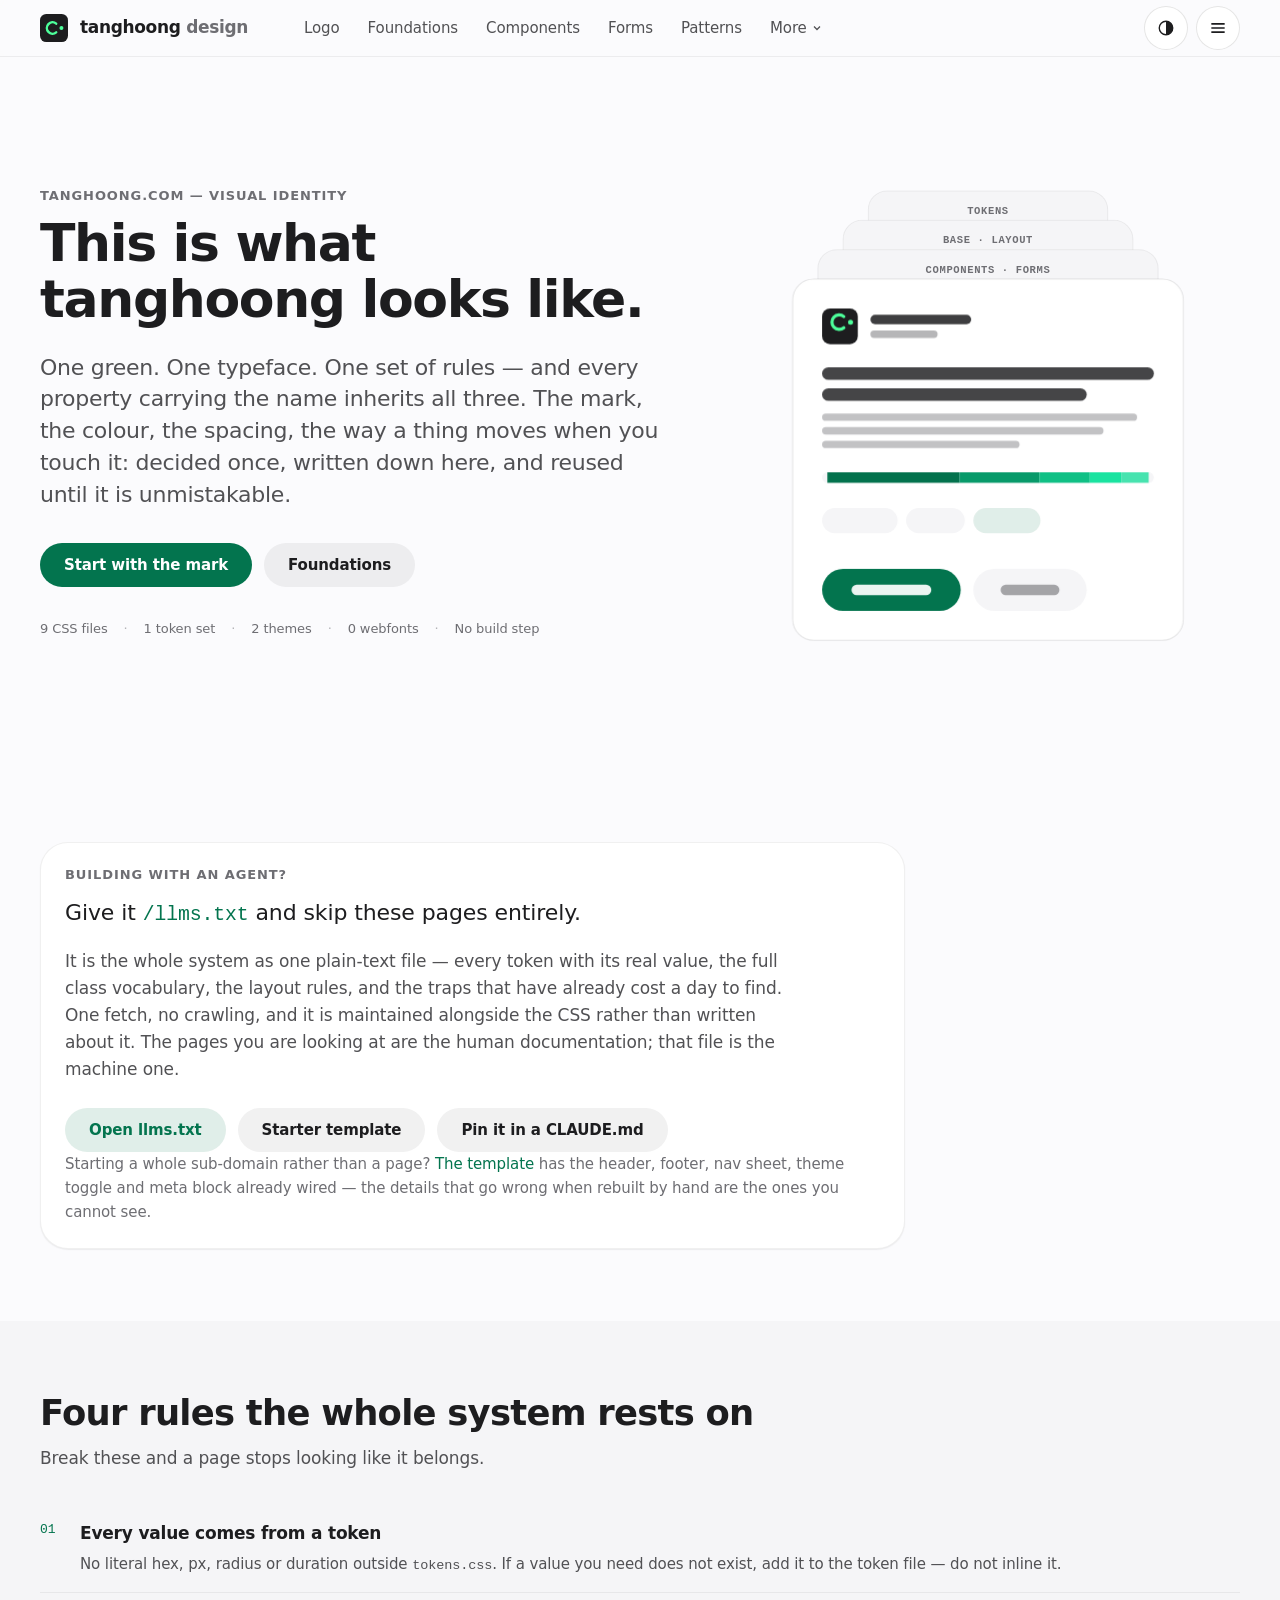
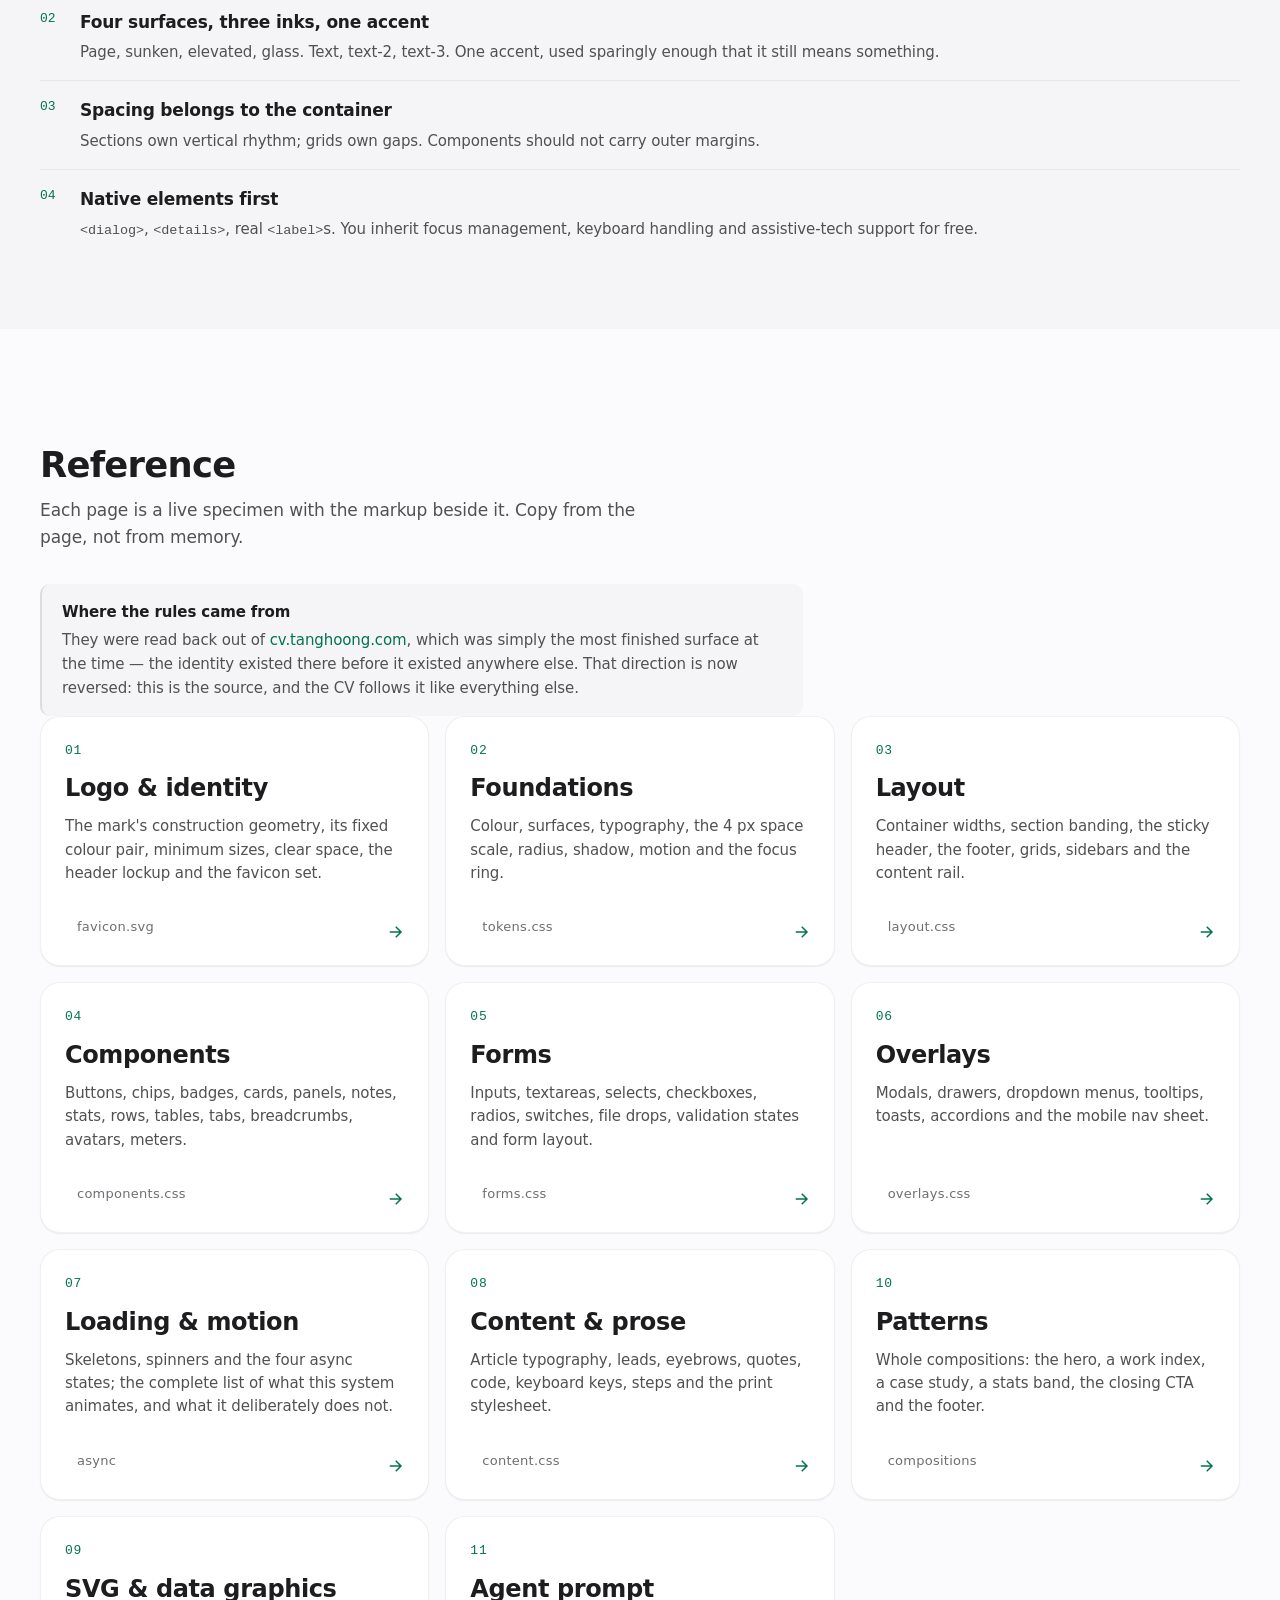
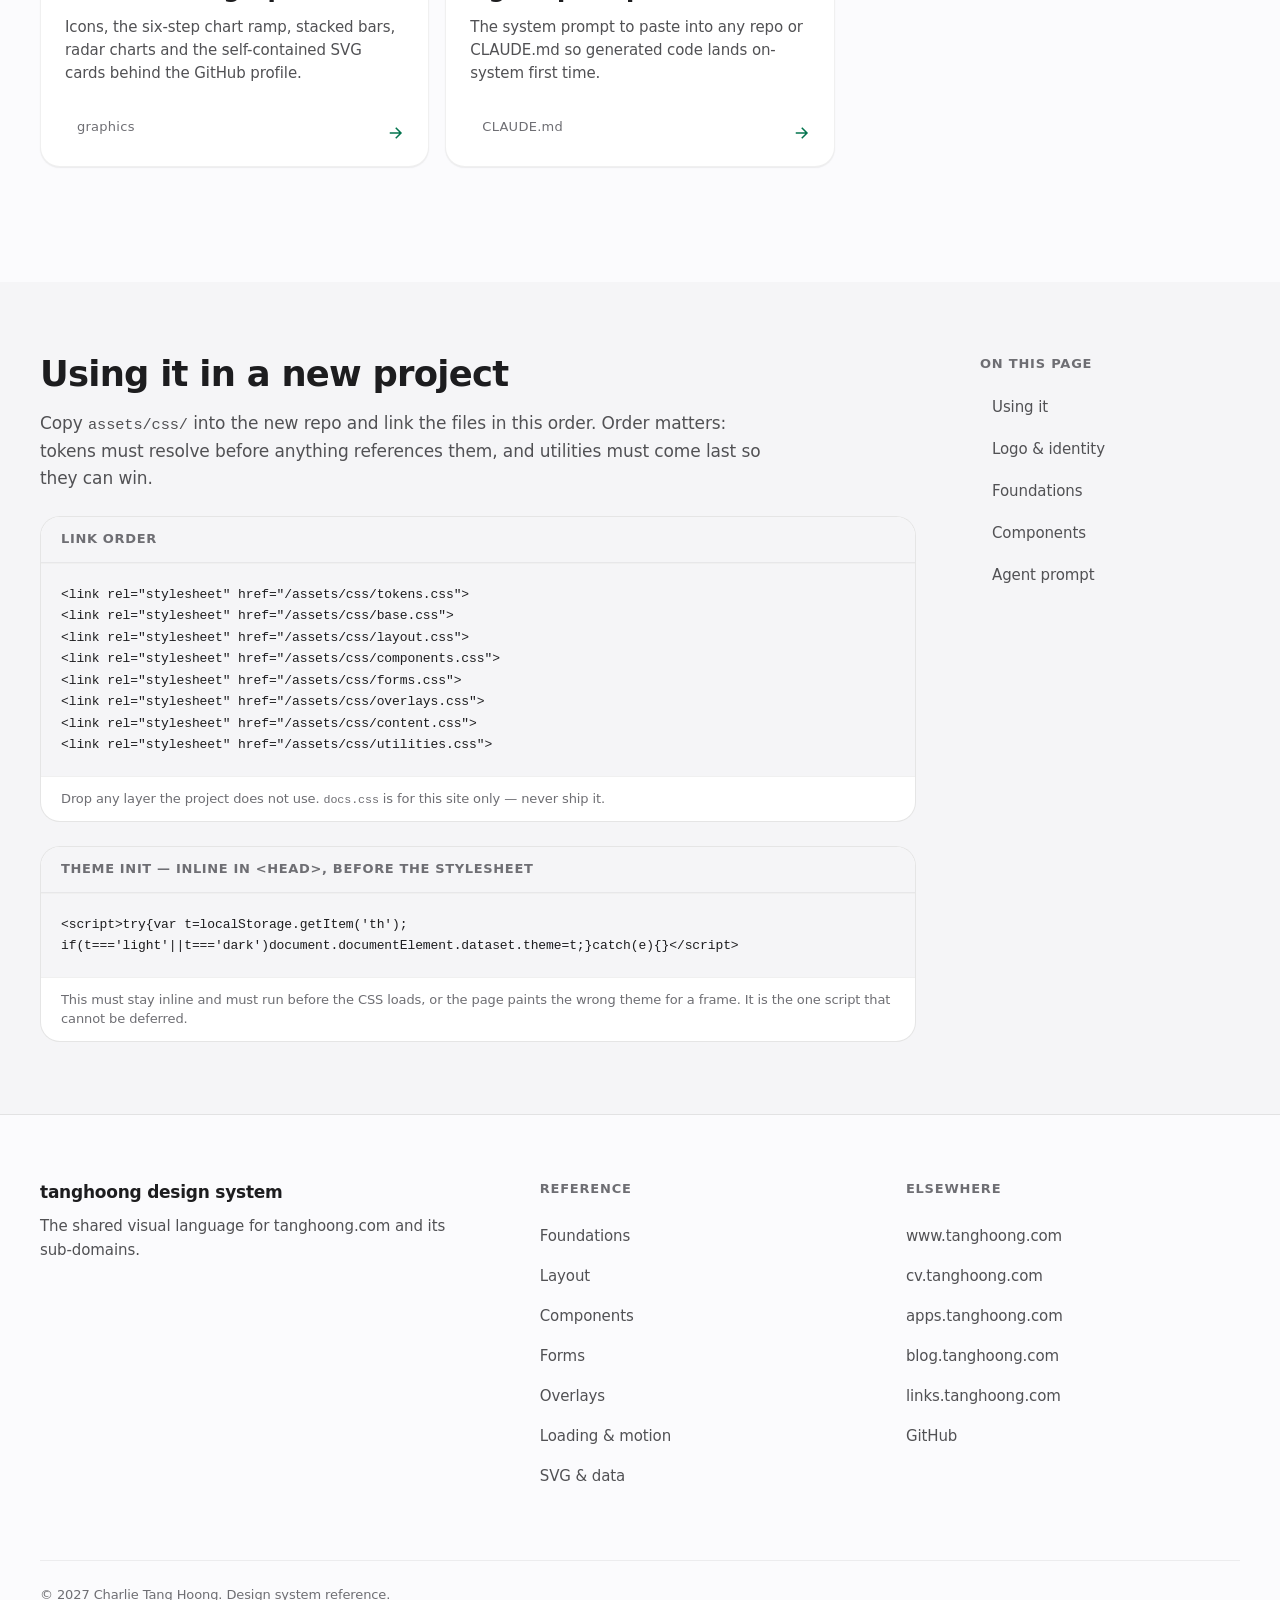
==== commit 8a939211: "Add loading states, motion boundaries, title rules and two check scripts Four things the system had " ====
--- a/index.html
+++ b/index.html
@@ -4,12 +4,12 @@
 <meta charset="utf-8">
 <meta name="viewport" content="width=device-width, initial-scale=1, viewport-fit=cover">
 <title>tanghoong design system</title>
-<meta name="description" content="The visual identity behind every tanghoong.com property — the mark, the colour, the type, the components and the rules — documented so a new sub-domain looks like it belongs on day one.">
+<meta name="description" content="The visual identity behind every tanghoong.com property: the mark, colour, type, components and rules, documented so a new sub-domain belongs on day one.">
 <link rel="canonical" href="https://design.tanghoong.com/">
 <meta property="og:type" content="website">
 <meta property="og:site_name" content="tanghoong design system">
 <meta property="og:title" content="tanghoong design system">
-<meta property="og:description" content="The visual identity behind every tanghoong.com property — the mark, the colour, the type, the components and the rules — documented so a new sub-domain looks like it belongs on day one.">
+<meta property="og:description" content="The visual identity behind every tanghoong.com property: the mark, colour, type, components and rules, documented so a new sub-domain belongs on day one.">
 <meta property="og:url" content="https://design.tanghoong.com/">
 <meta property="og:image" content="https://design.tanghoong.com/og.png">
 <meta property="og:image:width" content="1200">
@@ -36,6 +36,9 @@
 <link rel="stylesheet" href="/assets/css/overlays.css">
 <link rel="stylesheet" href="/assets/css/content.css">
 <link rel="stylesheet" href="/assets/css/utilities.css">
+<!-- conform:allow one-primary — the hero and the agent panel are separate decisions -->
+<!-- conform:allow docs-css-shipped — this IS the reference site; docs.css
+     styles the specimen frames. No product page should ever link it. -->
 <link rel="stylesheet" href="/assets/css/docs.css">
 </head>
 <body>
@@ -61,6 +64,7 @@
         <div class="menu__list">
           <a href="/pages/layout.html">Layout</a>
           <a href="/pages/overlays.html">Overlays</a>
+          <a href="/pages/loading.html">Loading &amp; motion</a>
           <a href="/pages/content.html">Content &amp; prose</a>
           <a href="/pages/svg.html">SVG &amp; data</a>
           <div class="menu__sep"></div>
@@ -95,6 +99,7 @@
     <a class="sheet-row" href="/pages/components.html">Components</a>
     <a class="sheet-row" href="/pages/forms.html">Forms</a>
     <a class="sheet-row" href="/pages/overlays.html">Overlays</a>
+    <a class="sheet-row" href="/pages/loading.html">Loading &amp; motion</a>
     <a class="sheet-row" href="/pages/content.html">Content &amp; prose</a>
     <a class="sheet-row" href="/pages/svg.html">SVG &amp; data</a>
     <a class="sheet-row" href="/pages/patterns.html">Patterns</a>
@@ -321,29 +326,36 @@
           <span class="card__foot"><span class="chips"><span class="chip">overlays.css</span></span><svg class="card__arrow" width="18" height="18" viewBox="0 0 24 24" fill="none" stroke="currentColor" stroke-width="2" aria-hidden="true"><path d="M5 12h14m-6-7 7 7-7 7"/></svg></span>
         </a>
 
+        <a class="card" href="/pages/loading.html">
+          <span class="idx__n">07</span>
+          <span class="card__title">Loading &amp; motion</span>
+          <span class="card__desc">Skeletons, spinners and the four async states; the complete list of what this system animates, and what it deliberately does not.</span>
+          <span class="card__foot"><span class="chips"><span class="chip">async</span></span><svg class="card__arrow" width="18" height="18" viewBox="0 0 24 24" fill="none" stroke="currentColor" stroke-width="2" aria-hidden="true"><path d="M5 12h14m-6-7 7 7-7 7"/></svg></span>
+        </a>
+
         <a class="card" href="/pages/content.html">
-          <span class="idx__n">07</span>
+          <span class="idx__n">08</span>
           <span class="card__title">Content &amp; prose</span>
           <span class="card__desc">Article typography, leads, eyebrows, quotes, code, keyboard keys, steps and the print stylesheet.</span>
           <span class="card__foot"><span class="chips"><span class="chip">content.css</span></span><svg class="card__arrow" width="18" height="18" viewBox="0 0 24 24" fill="none" stroke="currentColor" stroke-width="2" aria-hidden="true"><path d="M5 12h14m-6-7 7 7-7 7"/></svg></span>
         </a>
 
         <a class="card" href="/pages/patterns.html">
-          <span class="idx__n">09</span>
+          <span class="idx__n">10</span>
           <span class="card__title">Patterns</span>
           <span class="card__desc">Whole compositions: the hero, a work index, a case study, a stats band, the closing CTA and the footer.</span>
           <span class="card__foot"><span class="chips"><span class="chip">compositions</span></span><svg class="card__arrow" width="18" height="18" viewBox="0 0 24 24" fill="none" stroke="currentColor" stroke-width="2" aria-hidden="true"><path d="M5 12h14m-6-7 7 7-7 7"/></svg></span>
         </a>
 
         <a class="card" href="/pages/svg.html">
-          <span class="idx__n">08</span>
+          <span class="idx__n">09</span>
           <span class="card__title">SVG &amp; data graphics</span>
           <span class="card__desc">Icons, the six-step chart ramp, stacked bars, radar charts and the self-contained SVG cards behind the GitHub profile.</span>
           <span class="card__foot"><span class="chips"><span class="chip">graphics</span></span><svg class="card__arrow" width="18" height="18" viewBox="0 0 24 24" fill="none" stroke="currentColor" stroke-width="2" aria-hidden="true"><path d="M5 12h14m-6-7 7 7-7 7"/></svg></span>
         </a>
 
         <a class="card" href="/pages/prompt.html">
-          <span class="idx__n">10</span>
+          <span class="idx__n">11</span>
           <span class="card__title">Agent prompt</span>
           <span class="card__desc">The system prompt to paste into any repo or CLAUDE.md so generated code lands on-system first time.</span>
           <span class="card__foot"><span class="chips"><span class="chip">CLAUDE.md</span></span><svg class="card__arrow" width="18" height="18" viewBox="0 0 24 24" fill="none" stroke="currentColor" stroke-width="2" aria-hidden="true"><path d="M5 12h14m-6-7 7 7-7 7"/></svg></span>
@@ -416,6 +428,7 @@
           <li><a href="/pages/components.html">Components</a></li>
           <li><a href="/pages/forms.html">Forms</a></li>
           <li><a href="/pages/overlays.html">Overlays</a></li>
+          <li><a href="/pages/loading.html">Loading &amp; motion</a></li>
           <li><a href="/pages/svg.html">SVG &amp; data</a></li>
         </ul>
       </div>
--- a/assets/css/components.css
+++ b/assets/css/components.css
@@ -359,3 +359,128 @@
   text-align: center; color: var(--text-3);
 }
 .empty__title { margin-block-end: var(--s-2); font-weight: 600; color: var(--text); }
+
+/* ==========================================================================
+   Loading and async state
+   Three tools, and choosing between them is the whole decision:
+   skeleton when you know the shape, spinner when you do not, and neither
+   when the wait is under ~300ms — a flash of spinner reads as a glitch.
+   ========================================================================== */
+
+/* --- Skeleton ------------------------------------------------------------
+   A placeholder that occupies the exact space the real content will. It is
+   not decoration: its job is to stop the layout jumping when the content
+   lands. If your skeleton is a different height from the thing it stands in
+   for, it is causing the shift it exists to prevent. */
+.skel {
+  position: relative;
+  overflow: hidden;
+  border-radius: var(--r-sm);
+  background: var(--bg-sunken);
+  /* Nothing inside is real, so nothing inside should be readable or
+     focusable. The container carries the live-region announcement. */
+  color: transparent;
+  user-select: none;
+  pointer-events: none;
+}
+/* The sweep is a gradient moving across, not an opacity pulse. A pulse reads
+   as "broken"; a sweep reads as "working". */
+.skel::after {
+  content: "";
+  position: absolute; inset: 0;
+  translate: -100% 0;
+  background: linear-gradient(90deg,
+    transparent,
+    color-mix(in oklab, var(--text) 6%, transparent),
+    transparent);
+  animation: skel-sweep 1.4s var(--ease-in) infinite;
+}
+@media (prefers-reduced-motion: reduce) {
+  /* Hold a static tint rather than removing the affordance entirely — the
+     reader still needs to know this is a placeholder. */
+  .skel::after {
+    animation: none;
+    translate: 0 0;
+    background: color-mix(in oklab, var(--text) 4%, transparent);
+  }
+}
+@keyframes skel-sweep { to { translate: 100% 0; } }
+
+/* Text skeletons match the line-height of the type they replace. */
+.skel--text  { block-size: 1em; margin-block: 0.3em; border-radius: 4px; }
+.skel--title { block-size: 1.4em; inline-size: 60%; margin-block: 0.25em; border-radius: 6px; }
+/* The last line of a paragraph is never full width. */
+.skel--text:last-child { inline-size: 72%; }
+.skel--chip   { block-size: 24px; inline-size: 72px; border-radius: var(--r-chip); }
+.skel--avatar { block-size: 40px; inline-size: 40px; border-radius: 50%; }
+.skel--btn    { block-size: 44px; inline-size: 132px; border-radius: var(--r-chip); }
+.skel--media  { aspect-ratio: 16 / 9; inline-size: 100%; border-radius: var(--r-md); }
+
+/* --- Spinner -------------------------------------------------------------
+   For a wait whose shape you cannot predict — a submit, a search, a route
+   change. Never for first paint of a known layout; that is a skeleton. */
+.spinner {
+  display: inline-block;
+  inline-size: 18px; block-size: 18px;
+  border: 2px solid color-mix(in oklab, currentColor 22%, transparent);
+  border-block-start-color: currentColor;
+  border-radius: 50%;
+  animation: spin 0.7s linear infinite;
+  flex: none;
+}
+.spinner--sm { inline-size: 14px; block-size: 14px; border-width: 1.5px; }
+.spinner--lg { inline-size: 28px; block-size: 28px; border-width: 2.5px; }
+@keyframes spin { to { rotate: 360deg; } }
+@media (prefers-reduced-motion: reduce) {
+  /* Slow, not stopped: a frozen spinner says "hung", which is worse. */
+  .spinner { animation-duration: 2.4s; }
+}
+
+/* A button mid-request keeps its width so the row does not reflow. */
+.btn[aria-busy="true"] { pointer-events: none; opacity: 0.75; }
+.btn[aria-busy="true"] .btn__label { visibility: hidden; }
+.btn[aria-busy="true"] .spinner { position: absolute; }
+.btn { position: relative; }
+
+/* --- Indeterminate bar ---------------------------------------------------
+   Page-level progress: a route change, a long upload with no percentage.
+   When you DO have a percentage, use .meter instead — a real number always
+   beats a moving stripe. */
+.progress {
+  position: relative;
+  block-size: 2px;
+  inline-size: 100%;
+  overflow: hidden;
+  background: var(--bg-sunken);
+}
+.progress::after {
+  content: "";
+  position: absolute; inset-block: 0;
+  inline-size: 40%;
+  background: var(--accent);
+  animation: progress-slide 1.1s var(--ease) infinite;
+}
+@keyframes progress-slide {
+  from { inset-inline-start: -40%; }
+  to   { inset-inline-start: 100%; }
+}
+/* Pinned under the sticky header, where a route-change bar belongs. */
+.progress--top {
+  position: fixed;
+  inset-block-start: calc(var(--nav-h) + env(safe-area-inset-top));
+  inset-inline: 0;
+  z-index: var(--z-head);
+}
+
+/* --- Async region --------------------------------------------------------
+   Wrap a region that swaps between loading, empty, error and loaded. The
+   attribute is the state; there is no is-loading class to fall out of sync. */
+[aria-busy="true"] { cursor: progress; }
+.async { position: relative; min-block-size: 2rem; }
+/* Content being refreshed in place stays visible and dims, rather than being
+   replaced by a skeleton — replacing it loses the reader's place. */
+.async[aria-busy="true"] > .async__content {
+  opacity: 0.45;
+  transition: opacity var(--dur) var(--ease);
+  pointer-events: none;
+}
--- a/assets/css/docs.css
+++ b/assets/css/docs.css
@@ -230,3 +230,4 @@
 .legend-dot--4 { background: var(--c-4); }
 .legend-dot--5 { background: var(--c-5); }
 .legend-dot--6 { background: var(--c-6); }
+.demo-w37 { inline-size: 37%; }
